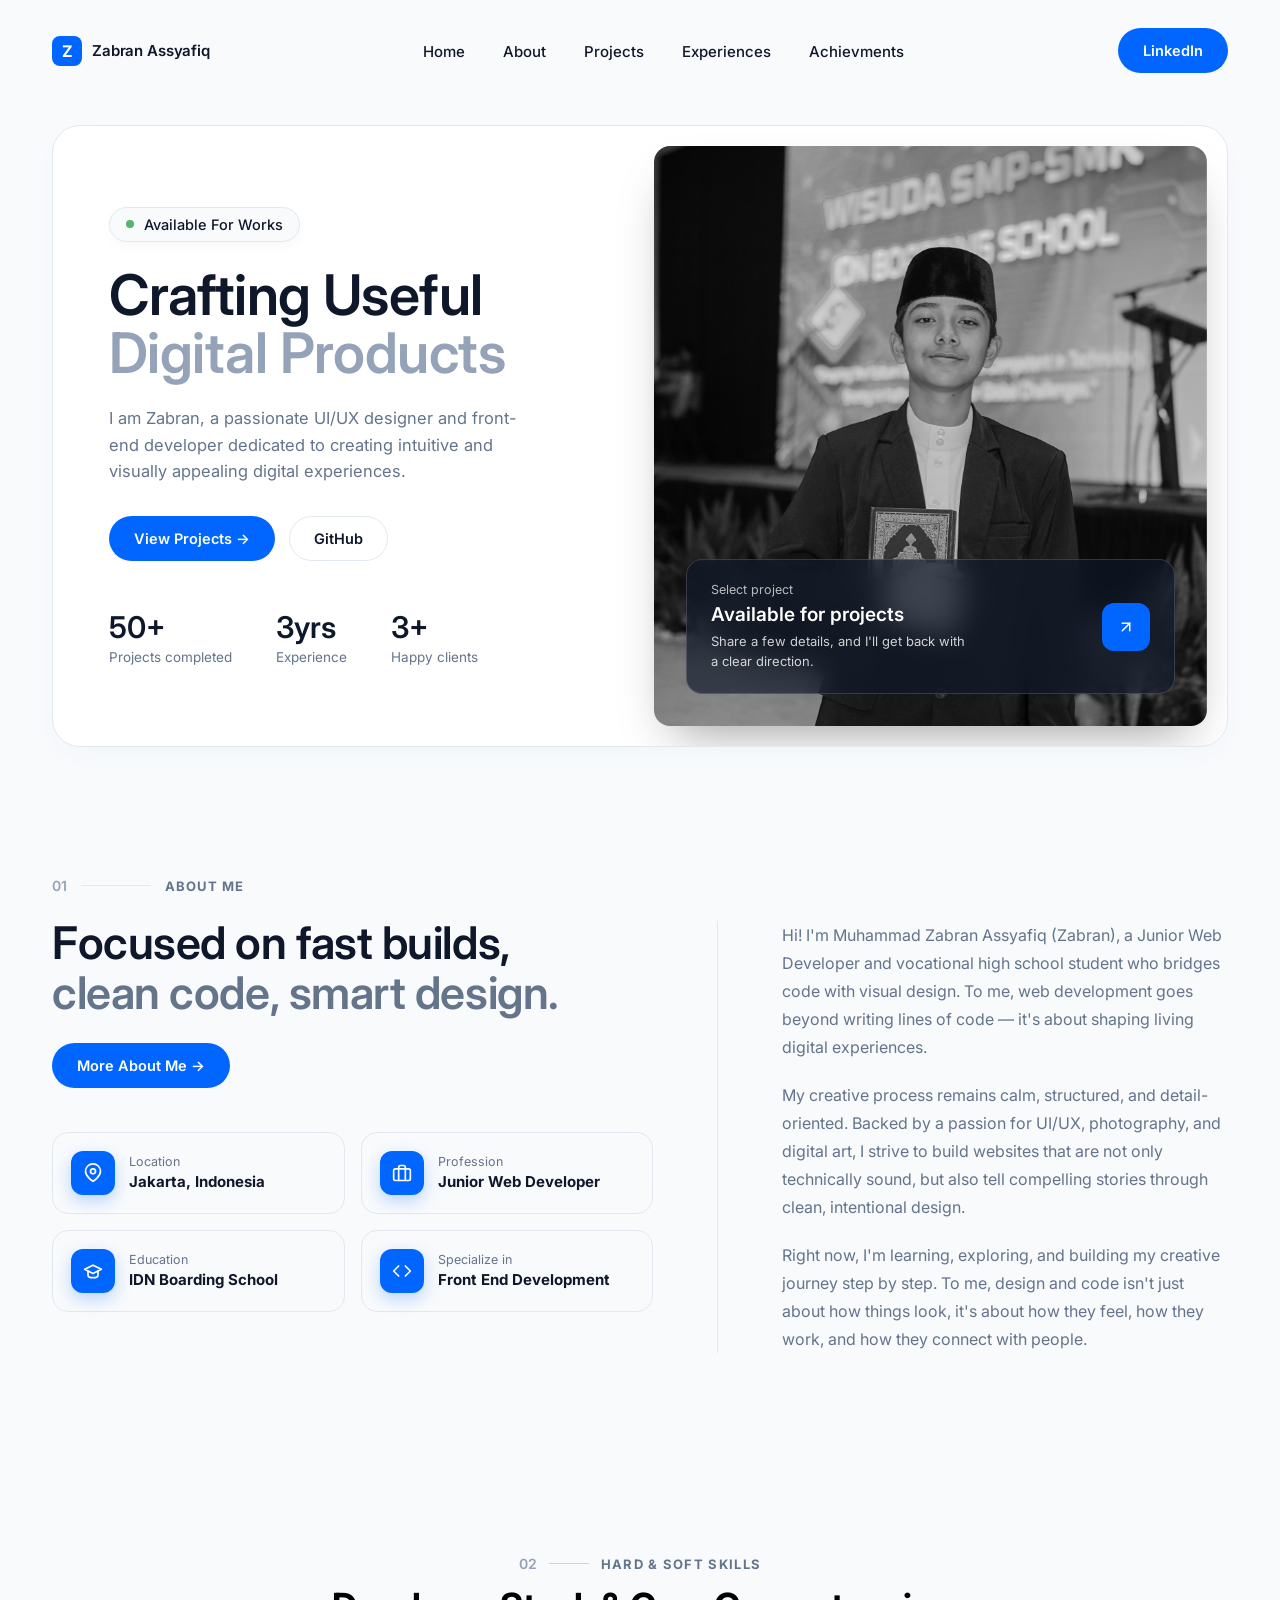
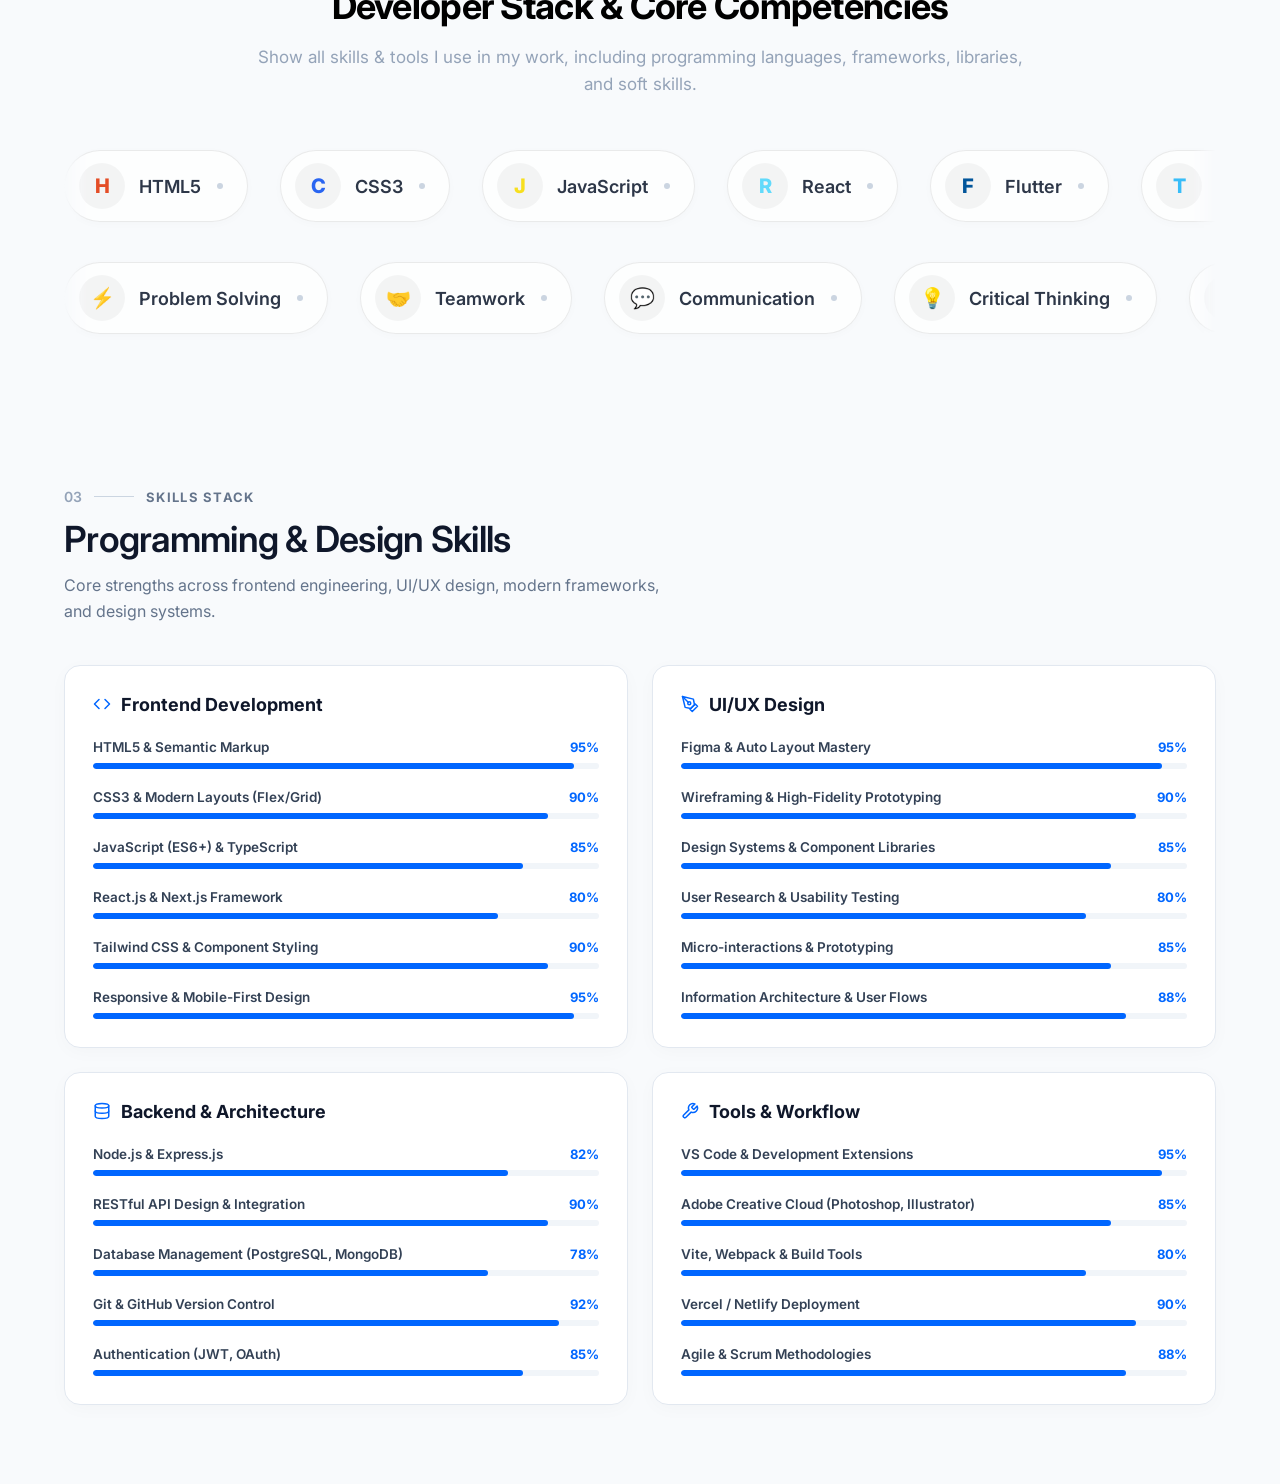
==== index.html @ 68bdaa6c "MENAMBAHKAN SECTION SKILLS STACK DI BAWAH MARQUEE" ====
<!DOCTYPE html>
<html lang="id">
<head>
<meta charset="UTF-8">
<meta name="viewport" content="width=device-width, initial-scale=1.0">
<title>Zabran Assyafiq — Web Developer</title>
<link rel="preconnect" href="https://fonts.googleapis.com">
<link rel="preconnect" href="https://fonts.gstatic.com" crossorigin>
<link href="https://fonts.googleapis.com/css2?family=Fraunces:opsz,wght@9..144,400;9..144,500;9..144,600;9..144,700&family=Inter:wght@400;500;600;700&display=swap" rel="stylesheet">
<link href="https://unpkg.com/aos@2.3.1/dist/aos.css" rel="stylesheet">
<link rel="stylesheet" href="css/style-1.css">
<link rel="icon" type="image/png" href="images/icon svg web.png">
<script src="javascript/main-1.js"></script>
</head>
<body>

  <!-- ================= NAVBAR ================= -->
  <header class="navbar">
    <div class="logo">
      <span class="logo-mark">Z</span>
      Zabran Assyafiq
    </div>

    <ul class="nav-links">
      <li><a href="index.html">Home</a></li>
      <li><a href="staytoon.html">About</a></li>
      <li><a href="staytoon.html">Projects</a></li>
      <li><a href="staytoon.html">Experiences</a></li>
      <li><a href="staytoon.html">Achievments</a></li>
    </ul>

    <a href="https://www.linkedin.com/in/muhammad-zabran-assyafiq-2292ab308/" target="_blank" rel="noopener noreferrer" class="btn btn-dark">LinkedIn</a>
  </header>

  <!-- ================= HERO ================= -->
  <section class="hero">
    <div class="hero-card">

        <div class="hero-content">
        
            <!-- ================= BADGE AVAILABLE FOR WORKS ================= -->
            <div class="availability-badge" data-aos="fade-up" data-aos-duration="1000" data-aos-easing="ease-out-cubic">
              <span class="status-dot"></span>
              Available For Works
            </div>
    
            <h1 class="hero-title"data-aos="fade-up" data-aos-duration="1000" data-aos-easing="ease-out-cubic">
              Crafting Useful<br>
              <span class="muted">Digital Products</span>
            </h1>

        <p class="hero-desc"data-aos="fade-up" data-aos-duration="1000" data-aos-easing="ease-out-cubic">
            I am Zabran, a passionate UI/UX designer and front-end developer dedicated to creating intuitive and visually appealing digital experiences.
        </p>

        <div class="hero-actions" data-aos="fade-up" data-aos-duration="1000" data-aos-easing="ease-out-cubic">
          <a href="#projects" class="btn btn-dark">View Projects →</a>
          <a href="https://github.com/muhammadzabranidn-hue" target="_blank" rel="noopener noreferrer" class="btn btn-light">GitHub</a>
        </div>

        <div class="hero-stats" data-aos="fade-up" data-aos-duration="1000" data-aos-easing="ease-out-cubic">
          <div>
            <div class="stat-number">50+</div>
            <div class="stat-label">Projects completed</div>
          </div>
          <div>
            <div class="stat-number">3yrs</div>
            <div class="stat-label">Experience</div>
          </div>
          <div>
            <div class="stat-number">3+</div>
            <div class="stat-label">Happy clients</div>
          </div>
        </div>
      </div>

      <!-- GANTI SRC DI BAWAH DENGAN FOTO ASLI KAMU -->
      <div class="hero-image-outer" >
        <div class="hero-image-wrap" data-aos="fade-up" data-aos-duration="1000" data-aos-easing="ease-out-cubic" id="heroImageWrap">
          <img id="heroImage" src="images/my-profile.jpg" alt="Foto profil">

          <div class="hero-overlay-card" data-aos="fade-up" data-aos-duration="1000" data-aos-easing="ease-out-cubic">
            <div>
              <div class="overlay-eyebrow">Select project</div> 
              <div class="overlay-title">Available for projects</div>
              <div class="overlay-desc">Share a few details, and I'll get back with a clear direction.</div>
            </div>
            <div class="overlay-arrow">
              <svg width="18" height="18" viewBox="0 0 24 24" fill="none" stroke="currentColor" stroke-width="2" stroke-linecap="round" stroke-linejoin="round"><line x1="7" y1="17" x2="17" y2="7"></line><polyline points="7 7 17 7 17 17"></polyline></svg>
            </div>
          </div>
        </div>
      </div>

    </div>
  </section>

  <section class="logos-section">
  
  <!-- ================= ABOUT (LIGHT BENTO CONTAINER) ================= -->
<section class="about" id="about">
  <div class="about-inner">

    <div class="about-content">

      <div class="about-columns">

        <!-- ===== Kolom Kiri: Judul, Tombol, Info Grid ===== -->
        <div class="about-col-left">

          <!-- Eyebrow "01 ─── ABOUT ME" -->
          <div class="about-eyebrow" data-aos="fade-up" data-aos-duration="700" data-aos-easing="ease-out-cubic">
            <span class="about-eyebrow-number">01</span>
            <span class="about-eyebrow-line"></span>
            <span class="about-eyebrow-label">About Me</span>
          </div>

          <!-- Judul -->
          <h2 class="about-title" data-aos="fade-up" data-aos-duration="800" data-aos-delay="80" data-aos-easing="ease-out-cubic">
            Focused on fast builds,<br>
            <span class="accent">clean code, smart design.</span>
          </h2>

          <!-- Tombol -->
          <a href="about.html" class="btn btn-dark about-cta" data-aos="fade-up" data-aos-duration="800" data-aos-delay="160" data-aos-easing="ease-out-cubic">More About Me →</a>

          <!-- Bento Grid (4 Info Card) -->
          <div class="about-grid">

            <div class="about-item" data-aos="fade-up" data-aos-duration="800" data-aos-delay="220" data-aos-easing="ease-out-cubic">
              <div class="about-item-icon">
                <svg width="20" height="20" viewBox="0 0 24 24" fill="none" stroke="currentColor" stroke-width="2" stroke-linecap="round" stroke-linejoin="round">
                  <path d="M21 10c0 6.5-9 12-9 12s-9-5.5-9-12a9 9 0 0 1 18 0z"></path>
                  <circle cx="12" cy="10" r="3"></circle>
                </svg>
              </div>
              <div class="about-item-text">
                <span class="about-item-label">Location</span>
                <strong class="about-item-value">Jakarta, Indonesia</strong>
              </div>
            </div>

            <div class="about-item" data-aos="fade-up" data-aos-duration="800" data-aos-delay="280" data-aos-easing="ease-out-cubic">
              <div class="about-item-icon">
                <svg width="20" height="20" viewBox="0 0 24 24" fill="none" stroke="currentColor" stroke-width="2" stroke-linecap="round" stroke-linejoin="round">
                  <rect x="2" y="7" width="20" height="14" rx="2"></rect>
                  <path d="M16 21V5a2 2 0 0 0-2-2h-4a2 2 0 0 0-2 2v16"></path>
                </svg>
              </div>
              <div class="about-item-text">
                <span class="about-item-label">Profession</span>
                <strong class="about-item-value">Junior Web Developer</strong>
              </div>
            </div>

            <div class="about-item" data-aos="fade-up" data-aos-duration="800" data-aos-delay="340" data-aos-easing="ease-out-cubic">
              <div class="about-item-icon">
                <svg width="20" height="20" viewBox="0 0 24 24" fill="none" stroke="currentColor" stroke-width="2" stroke-linecap="round" stroke-linejoin="round">
                  <path d="M22 10 12 5 2 10l10 5 10-5z"></path>
                  <path d="M6 12v5c0 1.7 2.7 3 6 3s6-1.3 6-3v-5"></path>
                </svg>
              </div>
              <div class="about-item-text">
                <span class="about-item-label">Education</span>
                <strong class="about-item-value">IDN Boarding School</strong>
              </div>
            </div>

            <div class="about-item" data-aos="fade-up" data-aos-duration="800" data-aos-delay="400" data-aos-easing="ease-out-cubic">
              <div class="about-item-icon">
                <svg width="20" height="20" viewBox="0 0 24 24" fill="none" stroke="currentColor" stroke-width="2" stroke-linecap="round" stroke-linejoin="round">
                  <polyline points="16 18 22 12 16 6"></polyline>
                  <polyline points="8 6 2 12 8 18"></polyline>
                </svg>
              </div>
              <div class="about-item-text">
                <span class="about-item-label">Specialize in</span>
                <strong class="about-item-value">Front End Development</strong>
              </div>
            </div>

          </div>

        </div>

        <!-- Garis pemisah vertikal -->
        <div class="about-divider" data-aos="fade" data-aos-duration="900" data-aos-delay="120"></div>

        <!-- ===== Kolom Kanan: Paragraf ===== -->
        <div class="about-col-right">
          <div class="about-text" data-aos="fade-up" data-aos-duration="800" data-aos-delay="120" data-aos-easing="ease-out-cubic">
            <p>Hi! I'm Muhammad Zabran Assyafiq (Zabran), a Junior Web Developer and vocational high school student who bridges code with visual design. To me, web development goes beyond writing lines of code — it's about shaping living digital experiences.</p>
            <p>My creative process remains calm, structured, and detail-oriented. Backed by a passion for UI/UX, photography, and digital art, I strive to build websites that are not only technically sound, but also tell compelling stories through clean, intentional design.</p>
            <p>Right now, I'm learning, exploring, and building my creative journey step by step. To me, design and code isn't just about how things look, it's about how they feel, how they work, and how they connect with people.</p>
          </div>
        </div>

      </div>

    </div>

  </div>
</section>
  <!-- ================= MARQUEE TITLE ================= -->
  <div class="section-header">
    <div class="badge-about">
      <span class="number">02</span>
      <span class="line"></span>
      <span class="label">HARD & SOFT SKILLS</span>
    </div>
  
    <h2>Developer Stack & Core Competencies</h2>
  
    <p>
      Show all skills & tools I use in my work, including programming languages, frameworks, libraries, and soft skills.
    </p>
  </div>
  <!-- ================= MARQUEE 1 (HARD SKILLS - GESER KIRI) ================= -->
  <div class="logo-marquee">
    <div class="logo-track" id="logoTrack">
      <div class="logo-item" style="--logo-color:#E44D26">
        <span class="logo-icon">H</span>
        <span class="logo-label">HTML5</span>
        <span class="logo-dot"></span>
      </div>
      <div class="logo-item" style="--logo-color:#2965F1">
        <span class="logo-icon">C</span>
        <span class="logo-label">CSS3</span>
        <span class="logo-dot"></span>
      </div>
      <div class="logo-item" style="--logo-color:#F7DF1E">
        <span class="logo-icon">J</span>
        <span class="logo-label">JavaScript</span>
        <span class="logo-dot"></span>
      </div>
      <div class="logo-item" style="--logo-color:#61DAFB">
        <span class="logo-icon">R</span>
        <span class="logo-label">React</span>
        <span class="logo-dot"></span>
      </div>
      <div class="logo-item" style="--logo-color:#02569B">
        <span class="logo-icon">F</span>
        <span class="logo-label">Flutter</span>
        <span class="logo-dot"></span>
      </div>
      <div class="logo-item" style="--logo-color:#38BDF8">
        <span class="logo-icon">T</span>
        <span class="logo-label">Tailwind</span>
        <span class="logo-dot"></span>
      </div>
    </div>
    <div class="logo-track" id="logoTrackClone" aria-hidden="true"></div>
  </div>

  <!-- ================= MARQUEE 2 (SOFT SKILLS - GESER KANAN) ================= -->
  <div class="logo-marquee marquee-reverse">
    <div class="logo-track track-reverse" id="softTrack">
      <div class="logo-item" style="--logo-color:#10B981">
        <span class="logo-icon">⚡</span>
        <span class="logo-label">Problem Solving</span>
        <span class="logo-dot"></span>
      </div>
      <div class="logo-item" style="--logo-color:#F59E0B">
        <span class="logo-icon">🤝</span>
        <span class="logo-label">Teamwork</span>
        <span class="logo-dot"></span>
      </div>
      <div class="logo-item" style="--logo-color:#8B5CF6">
        <span class="logo-icon">💬</span>
        <span class="logo-label">Communication</span>
        <span class="logo-dot"></span>
      </div>
      <div class="logo-item" style="--logo-color:#EC4899">
        <span class="logo-icon">💡</span>
        <span class="logo-label">Critical Thinking</span>
        <span class="logo-dot"></span>
      </div>
      <div class="logo-item" style="--logo-color:#3B82F6">
        <span class="logo-icon">⏱️</span>
        <span class="logo-label">Time Management</span>
        <span class="logo-dot"></span>
      </div>
      <div class="logo-item" style="--logo-color:#6366F1">
        <span class="logo-icon">🌱</span>
        <span class="logo-label">Adaptability</span>
        <span class="logo-dot"></span>
      </div>
    </div>
    <div class="logo-track track-reverse" id="softTrackClone" aria-hidden="true"></div>
  </div>
</section>

<!-- ================= CERTIFICATIONS ================= -->
<section class="skills-section">
  <!-- Section Header -->
  <div class="skills-header">
    <div class="badge-about">
      <span class="number">03</span>
      <span class="line"></span>
      <span class="label">SKILLS STACK</span>
    </div>
    <h2>Programming & Design Skills</h2>
    <p>
      Core strengths across frontend engineering, UI/UX design, modern frameworks, and design systems.
    </p>
  </div>

  <!-- Cards Grid -->
  <div class="skills-grid">
    
    <!-- Card 1: Frontend Development -->
    <div class="skills-card">
      <div class="card-header">
        <svg xmlns="http://www.w3.org/2000/svg" width="18" height="18" viewBox="0 0 24 24" fill="none" stroke="currentColor" stroke-width="2" stroke-linecap="round" stroke-linejoin="round">
          <polyline points="16 18 22 12 16 6"></polyline>
          <polyline points="8 6 2 12 8 18"></polyline>
        </svg>
        <h3>Frontend Development</h3>
      </div>
      <div class="skills-list">
        <div class="skill-item">
          <div class="skill-info">
            <span>HTML5 & Semantic Markup</span>
            <span class="percentage">95%</span>
          </div>
          <div class="progress-bar"><div class="progress" style="width: 95%;"></div></div>
        </div>
        <div class="skill-item">
          <div class="skill-info">
            <span>CSS3 & Modern Layouts (Flex/Grid)</span>
            <span class="percentage">90%</span>
          </div>
          <div class="progress-bar"><div class="progress" style="width: 90%;"></div></div>
        </div>
        <div class="skill-item">
          <div class="skill-info">
            <span>JavaScript (ES6+) & TypeScript</span>
            <span class="percentage">85%</span>
          </div>
          <div class="progress-bar"><div class="progress" style="width: 85%;"></div></div>
        </div>
        <div class="skill-item">
          <div class="skill-info">
            <span>React.js & Next.js Framework</span>
            <span class="percentage">80%</span>
          </div>
          <div class="progress-bar"><div class="progress" style="width: 80%;"></div></div>
        </div>
        <div class="skill-item">
          <div class="skill-info">
            <span>Tailwind CSS & Component Styling</span>
            <span class="percentage">90%</span>
          </div>
          <div class="progress-bar"><div class="progress" style="width: 90%;"></div></div>
        </div>
        <div class="skill-item">
          <div class="skill-info">
            <span>Responsive & Mobile-First Design</span>
            <span class="percentage">95%</span>
          </div>
          <div class="progress-bar"><div class="progress" style="width: 95%;"></div></div>
        </div>
      </div>
    </div>

    <!-- Card 2: UI/UX Design -->
    <div class="skills-card">
      <div class="card-header">
        <svg xmlns="http://www.w3.org/2000/svg" width="18" height="18" viewBox="0 0 24 24" fill="none" stroke="currentColor" stroke-width="2" stroke-linecap="round" stroke-linejoin="round">
          <path d="M12 19l7-7 3 3-7 7-3-3z"></path>
          <path d="M18 13l-1.5-7.5L2 2l3.5 14.5L13 18l5-5z"></path>
          <path d="M2 2l7.586 7.586"></path>
          <circle cx="11" cy="11" r="2"></circle>
        </svg>
        <h3>UI/UX Design</h3>
      </div>
      <div class="skills-list">
        <div class="skill-item">
          <div class="skill-info">
            <span>Figma & Auto Layout Mastery</span>
            <span class="percentage">95%</span>
          </div>
          <div class="progress-bar"><div class="progress" style="width: 95%;"></div></div>
        </div>
        <div class="skill-item">
          <div class="skill-info">
            <span>Wireframing & High-Fidelity Prototyping</span>
            <span class="percentage">90%</span>
          </div>
          <div class="progress-bar"><div class="progress" style="width: 90%;"></div></div>
        </div>
        <div class="skill-item">
          <div class="skill-info">
            <span>Design Systems & Component Libraries</span>
            <span class="percentage">85%</span>
          </div>
          <div class="progress-bar"><div class="progress" style="width: 85%;"></div></div>
        </div>
        <div class="skill-item">
          <div class="skill-info">
            <span>User Research & Usability Testing</span>
            <span class="percentage">80%</span>
          </div>
          <div class="progress-bar"><div class="progress" style="width: 80%;"></div></div>
        </div>
        <div class="skill-item">
          <div class="skill-info">
            <span>Micro-interactions & Prototyping</span>
            <span class="percentage">85%</span>
          </div>
          <div class="progress-bar"><div class="progress" style="width: 85%;"></div></div>
        </div>
        <div class="skill-item">
          <div class="skill-info">
            <span>Information Architecture & User Flows</span>
            <span class="percentage">88%</span>
          </div>
          <div class="progress-bar"><div class="progress" style="width: 88%;"></div></div>
        </div>
      </div>
    </div>

    <!-- Card 3: Backend & Architecture -->
    <div class="skills-card">
      <div class="card-header">
        <svg xmlns="http://www.w3.org/2000/svg" width="18" height="18" viewBox="0 0 24 24" fill="none" stroke="currentColor" stroke-width="2" stroke-linecap="round" stroke-linejoin="round">
          <ellipse cx="12" cy="5" rx="9" ry="3"></ellipse>
          <path d="M21 12c0 1.66-4 3-9 3s-9-1.34-9-3"></path>
          <path d="M3 5v14c0 1.66 4 3 9 3s9-1.34 9-3V5"></path>
        </svg>
        <h3>Backend & Architecture</h3>
      </div>
      <div class="skills-list">
        <div class="skill-item">
          <div class="skill-info">
            <span>Node.js & Express.js</span>
            <span class="percentage">82%</span>
          </div>
          <div class="progress-bar"><div class="progress" style="width: 82%;"></div></div>
        </div>
        <div class="skill-item">
          <div class="skill-info">
            <span>RESTful API Design & Integration</span>
            <span class="percentage">90%</span>
          </div>
          <div class="progress-bar"><div class="progress" style="width: 90%;"></div></div>
        </div>
        <div class="skill-item">
          <div class="skill-info">
            <span>Database Management (PostgreSQL, MongoDB)</span>
            <span class="percentage">78%</span>
          </div>
          <div class="progress-bar"><div class="progress" style="width: 78%;"></div></div>
        </div>
        <div class="skill-item">
          <div class="skill-info">
            <span>Git & GitHub Version Control</span>
            <span class="percentage">92%</span>
          </div>
          <div class="progress-bar"><div class="progress" style="width: 92%;"></div></div>
        </div>
        <div class="skill-item">
          <div class="skill-info">
            <span>Authentication (JWT, OAuth)</span>
            <span class="percentage">85%</span>
          </div>
          <div class="progress-bar"><div class="progress" style="width: 85%;"></div></div>
        </div>
      </div>
    </div>

    <!-- Card 4: Tools & Workflow -->
    <div class="skills-card">
      <div class="card-header">
        <svg xmlns="http://www.w3.org/2000/svg" width="18" height="18" viewBox="0 0 24 24" fill="none" stroke="currentColor" stroke-width="2" stroke-linecap="round" stroke-linejoin="round">
          <path d="M14.7 6.3a1 1 0 0 0 0 1.4l1.6 1.6a1 1 0 0 0 1.4 0l3.77-3.77a6 6 0 0 1-7.94 7.94l-6.91 6.91a2.12 2.12 0 0 1-3-3l6.91-6.91a6 6 0 0 1 7.94-7.94l-3.76 3.76z"></path>
        </svg>
        <h3>Tools & Workflow</h3>
      </div>
      <div class="skills-list">
        <div class="skill-item">
          <div class="skill-info">
            <span>VS Code & Development Extensions</span>
            <span class="percentage">95%</span>
          </div>
          <div class="progress-bar"><div class="progress" style="width: 95%;"></div></div>
        </div>
        <div class="skill-item">
          <div class="skill-info">
            <span>Adobe Creative Cloud (Photoshop, Illustrator)</span>
            <span class="percentage">85%</span>
          </div>
          <div class="progress-bar"><div class="progress" style="width: 85%;"></div></div>
        </div>
        <div class="skill-item">
          <div class="skill-info">
            <span>Vite, Webpack & Build Tools</span>
            <span class="percentage">80%</span>
          </div>
          <div class="progress-bar"><div class="progress" style="width: 80%;"></div></div>
        </div>
        <div class="skill-item">
          <div class="skill-info">
            <span>Vercel / Netlify Deployment</span>
            <span class="percentage">90%</span>
          </div>
          <div class="progress-bar"><div class="progress" style="width: 90%;"></div></div>
        </div>
        <div class="skill-item">
          <div class="skill-info">
            <span>Agile & Scrum Methodologies</span>
            <span class="percentage">88%</span>
          </div>
          <div class="progress-bar"><div class="progress" style="width: 88%;"></div></div>
        </div>
      </div>
    </div>

  </div>
</section>

  <script src="https://unpkg.com/aos@2.3.1/dist/aos.js"></script>
  <script>
      AOS.init({
        duration: 800,
        easing: 'ease-out-cubic',
        once: true,
        offset: 60
      });
  </script>
</body>
</html>
---- css/style-1.css ----
/* ======================================================
     EDIT DI SINI: semua warna, font, dan jarak diatur lewat
     variabel di bawah ini. Ubah nilainya untuk mengubah
     tampilan di seluruh halaman.
  ====================================================== */
  :root{
    --color-bg:            #f8fafc;   /* background utama light */
    --color-hero-bg:       #ffffff;   /* container light */
    --color-accent:        #0066ff;   /* ACCENT COLOR BIRU */
    --color-text-primary:  #0f172a;   /* teks utama gelap */
    --color-text-muted:    #64748b;   /* teks abu-abu / deskripsi */
    --color-text-faint:    #94a3b8;   /* teks abu-abu terang */
    --color-border:        #e2e8f0;
    --color-btn-dark-bg:   #0066ff;   /* tombol utama warna accent biru */
    --color-btn-dark-text: #ffffff;
    --color-btn-light-bg:  #ffffff;
    --color-btn-light-text:#0f172a;
    --color-overlay-bg:    rgba(15, 23, 42, 0.65);
    --color-overlay-text:  #ffffff;

    --font-display: "Inter", -apple-system, Segoe UI, sans-serif;
    --font-body:    "Inter", -apple-system, Segoe UI, sans-serif;

    --radius-lg: 28px;
    --radius-md: 16px;
    --radius-full: 999px;

    --container-max: 1240px;
    --section-padding: 32px;
  }

  *{ box-sizing:border-box; margin:0; padding:0; }

  html{ scroll-behavior:smooth; }

  body{
    font-family: var(--font-body);
    color: var(--color-text-primary);
    background: var(--color-bg);
    -webkit-font-smoothing: antialiased;
  }

  img{ max-width:100%; display:block; }

  .wrapper{
    max-width: var(--container-max);
    margin: 0 auto;
    padding: 0 var(--section-padding);
  }

  /* ---------------- NAVBAR ---------------- */
  .navbar{
    display:flex;
    align-items:center;
    justify-content:space-between;
    padding: 28px var(--section-padding);
    max-width: var(--container-max);
    margin: 0 auto;

    /* Navbar dibuat fixed supaya selalu menempel di atas layar saat discroll */
    position: fixed;
    top: 0;
    left: 0;
    right: 0;
    z-index: 1000;
    background: transparent; /* transparan di posisi paling atas, sama seperti desain awal */

    /* PENTING soal smoothness: semua properti yang dianimasikan di sini
       harus bernilai angka (px/%), bukan keyword seperti "auto" atau
       "max-content" — keyword tidak bisa di-interpolate CSS sehingga
       transisinya "loncat" bukannya meluncur halus. Karena itu left &
       right dipakai (bukan width/transform), nilainya dihitung otomatis
       lewat JS (lihat main-1.js) supaya pill-nya pas dengan lebar konten. */
    transition: top .5s cubic-bezier(.22,1,.36,1),
                left .5s cubic-bezier(.22,1,.36,1),
                right .5s cubic-bezier(.22,1,.36,1),
                gap .5s cubic-bezier(.22,1,.36,1),
                padding .5s cubic-bezier(.22,1,.36,1),
                background-color .5s cubic-bezier(.22,1,.36,1),
                border-radius .5s cubic-bezier(.22,1,.36,1),
                box-shadow .5s cubic-bezier(.22,1,.36,1),
                backdrop-filter .5s cubic-bezier(.22,1,.36,1),
                -webkit-backdrop-filter .5s cubic-bezier(.22,1,.36,1);
  }

  /* Beri jarak di bawah body sebesar tinggi navbar supaya konten tidak
     tertutup navbar yang sekarang fixed. Nilainya diisi otomatis lewat JS
     (lihat main-1.js) supaya selalu presisi mengikuti tinggi asli navbar. */
  body{
    padding-top: var(--navbar-offset, 96px);
  }

  /* ---------------- NAVBAR: STATE SAAT DISCROLL ----------------
     BACKGROUND (warna, blur, radius, shadow) + jarak antar elemen
     dibuat lebih rapat & pill-nya lebih kecil (fit content, bukan
     dari ujung ke ujung) supaya persis seperti referensi. Isi/teks
     navbar tidak diubah, cuma jarak & lebar wadahnya. */
  .navbar.is-scrolled{
    top: 14px;
    left: var(--navbar-inset, 14px);
    right: var(--navbar-inset, 14px);
    justify-content: center;
    gap: 36px;
    padding: 10px 20px;
    background: rgba(15, 23, 42, 0.75);
    -webkit-backdrop-filter: blur(18px) saturate(160%);
    backdrop-filter: blur(18px) saturate(160%);
    border-radius: var(--radius-full);
    box-shadow: 0 16px 40px -12px rgba(0, 0, 0, 0.35);
  }

  .navbar.is-scrolled .nav-links{
    gap: 24px;
  }

  /* Teks & elemen navbar menyesuaikan supaya tetap kontras di atas
     background gelap saat discroll (warna saja, bukan konten/desain). */
  .navbar.is-scrolled .logo{
    color: #ffffff;
  }

  .navbar.is-scrolled .nav-links a{
    color: rgba(255, 255, 255, 0.82);
  }

  .navbar.is-scrolled .nav-links a::after{
    background: #ffffff;
  }

  /* Tombol LinkedIn tetap ukuran normal (sama seperti state awal),
     cuma warnanya yang disesuaikan supaya kontras di atas background gelap. */
  .navbar.is-scrolled .btn-dark{
    background: #ffffff;
    color: #0f172a;
  }

  .logo{
    display:flex;
    align-items:center;
    gap:10px;
    font-family: var(--font-display);
    font-weight:600;
    font-size:15px;
    letter-spacing: -0.01em;
  }

  .logo-mark{
    width:30px;
    height:30px;
    border-radius: 8px;
    background: var(--color-accent); /* Logo mark menggunakan aksen biru */
    color:#fff;
    display:flex;
    align-items:center;
    justify-content:center;
    font-family: var(--font-display);
    font-weight:700;
    font-size:16px;
  }

  .nav-links{
    display:flex;
    gap:38px;
    list-style:none;
  }

  .nav-links a{
    color: var(--color-text-primary);
    text-decoration:none;
    font-size:15px;
    font-weight:500;
    position:relative;
    padding-bottom:4px;
  }

  .nav-links a::after{
    content:"";
    position:absolute;
    left:0; bottom:0;
    width:0%;
    height:1.5px;
    background: var(--color-accent); /* Line hover menjadi biru */
    transition: width .3s cubic-bezier(.4,0,.2,1);
  }

  .nav-links a:hover::after{ width:100%; }

  .btn{
    display:inline-flex;
    align-items:center;
    justify-content:center;
    gap:8px;
    padding: 13px 24px;
    border-radius: var(--radius-full);
    font-size:14.5px;
    font-weight:600;
    text-decoration:none;
    border:1px solid transparent;
    cursor:pointer;
    transition: transform .35s cubic-bezier(.22,1,.36,1),
                box-shadow .35s cubic-bezier(.22,1,.36,1),
                background-color .35s ease,
                color .35s ease,
                border-color .35s ease;
  }

  .btn-dark{
    background: var(--color-btn-dark-bg);
    color: var(--color-btn-dark-text);
  }
  .btn-dark:hover{
    transform: translateY(-2px);
    box-shadow: 0 10px 24px -8px rgba(0, 102, 255, 0.45);
  }
  .btn-dark:active{ transform: translateY(0); }

  .btn-light{
    background: var(--color-btn-light-bg);
    color: var(--color-btn-light-text);
    border-color: var(--color-border);
  }
  .btn-light:hover{
    transform: translateY(-2px);
    border-color: var(--color-accent);
    color: var(--color-accent);
    box-shadow: 0 8px 20px -10px rgba(0, 102, 255, 0.15);
  }
  .btn-light:active{ transform: translateY(0); }

  /* ---------------- HERO ---------------- */
  .hero{
    max-width: var(--container-max);
    margin: 10px auto 0;
    padding: 0 var(--section-padding);
  }

  .hero-card{
    background: var(--color-hero-bg);
    border: 1px solid var(--color-border);
    border-radius: var(--radius-lg);
    display:grid;
    grid-template-columns: 1.05fr 1fr;
    align-items:stretch;
    overflow:hidden;
    position:relative;
    min-height: 620px;
    box-shadow: 0 10px 30px -10px rgba(0, 102, 255, 0.05);
  }

  /* ---------------- AVAILABILITY BADGE ---------------- */
  .availability-badge {
    display: inline-flex;
    align-items: center;
    gap: 10px;
    background-color: var(--color-bg);
    color: var(--color-text-primary);
    border: 1px solid var(--color-border);
    padding: 8px 16px;
    border-radius: var(--radius-full);
    font-size: 14.5px;
    font-weight: 500;
    width: max-content;
    margin-bottom: 24px;
    box-shadow: 0 4px 12px rgba(0, 0, 0, 0.03);
  }

  .status-dot {
    width: 8px;
    height: 8px;
    background-color: #55b56a; /* Kembali ke hijau ketersediaan */
    border-radius: 50%;
    animation: status-pulse 2s infinite;
  }

  @keyframes status-pulse {
    0% {
      box-shadow: 0 0 0 0 rgba(85, 157, 100, 0.6);
    }
    70% {
      box-shadow: 0 0 0 6px rgba(85, 157, 100, 0);
    }
    100% {
      box-shadow: 0 0 0 0 rgba(85, 157, 100, 0);
    }
  }

  .hero-content{
    padding: 64px 24px 64px 56px;
    display:flex;
    flex-direction:column;
    justify-content:center;
    z-index:2;
  }

  .hero-title{
    font-family: var(--font-display);
    font-weight:600;
    font-size: clamp(38px, 4.6vw, 56px);
    line-height:1.05;
    letter-spacing:-0.01em;
  }

  .hero-title .muted{ color: var(--color-text-faint); }

  .hero-desc{
    margin-top:22px;
    max-width: 420px;
    color: var(--color-text-muted);
    font-size:16.5px;
    line-height:1.6;
  }

  .hero-actions{
    display:flex;
    gap:14px;
    margin-top:32px;
  }

  .hero-stats{
    display:flex;
    gap:44px;
    margin-top:48px;
  }

  .stat-number{
    font-family: var(--font-display);
    font-weight:600;
    font-size:30px;
    color: var(--color-text-primary);
  }

  .stat-label{
    margin-top:4px;
    font-size:13.5px;
    color: var(--color-text-muted);
  }

/* ---------------- HERO IMAGE ---------------- */
.hero-image-outer{
  padding: 20px 20px 20px 0;
  height:100%;
  min-height:620px;
}

.hero-image-wrap{
  position:relative;
  overflow:hidden;
  height:100%;
  width:100%;
  border-radius: var(--radius-md);
  box-shadow: 0 24px 48px -20px rgba(0, 0, 0, 0.4); /* Disesuaikan agar bayangan pas untuk dark mode */
  cursor: pointer;
}

.hero-image-wrap img{
  width:100%;
  height:100%;
  object-fit:cover;
  object-position: 50% 20%;
  transform: scale(1);
  
  /* 1. Set filter default ke Hitam-Putih */
  filter: grayscale(100%);
  
  /* 2. Tambahkan 'filter' ke properti transition agar transisi warna berjalan mulus */
  transition: transform .5s cubic-bezier(.22,1,.36,1),
              filter .5s cubic-bezier(.22,1,.36,1);
  will-change: transform, filter;
}

/* 3. Efek saat container di-hover: gambar kembali berwarna asli */
.hero-image-wrap:hover img{
  filter: grayscale(0%);
  transform: scale(1.03); /* Opsional: sedikit zoom-in saat di-hover */
}

  /* Kartu overlay "Available for projects" */
  .hero-overlay-card{
    position:absolute;
    left:32px;
    right:32px;
    bottom:32px;
    z-index:3;
    background: var(--color-overlay-bg);
    backdrop-filter: blur(14px) saturate(160%);
    -webkit-backdrop-filter: blur(14px) saturate(160%);
    border-radius: var(--radius-md);
    padding: 22px 24px;
    display:flex;
    align-items:center;
    justify-content:space-between;
    gap:16px;
    color: var(--color-overlay-text);
    border: 1px solid rgba(255,255,255,0.15);
    transition: transform .35s ease, background .35s ease;
  }

  .hero-overlay-card:hover{
    transform: translateY(-3px);
  }

  .overlay-eyebrow{
    font-size:12.5px;
    color: rgba(255,255,255,0.7);
    margin-bottom:6px;
  }

  .overlay-title{
    font-family: var(--font-display);
    font-weight:600;
    font-size:19px;
  }

  .overlay-desc{
    margin-top:6px;
    font-size:13px;
    line-height:1.5;
    color: rgba(255,255,255,0.8);
    max-width: 260px;
  }

  .overlay-arrow{
    flex-shrink:0;
    width:48px;
    height:48px;
    border-radius: 12px;
    background: var(--color-accent);
    color: #ffffff;
    display:flex;
    align-items:center;
    justify-content:center;
    transition: transform .35s cubic-bezier(.22,1,.36,1), background .35s ease;
  }

  .hero-overlay-card:hover .overlay-arrow{
    transform: rotate(45deg);
    background: #ffffff;
    color: var(--color-accent);
  }

   /* ---------------- LOGO MARQUEE (MODERN CARD VERSION) ---------------- */
   .section-header {
    text-align: center;
    max-width: 800px;
    margin: 0 auto 2.5rem auto;
    padding: 0 1rem;
    font-family: var(--font-display);
    color: #ffffff;
    margin-top: 100px;
    font-weight: 600;
  }
  
  /* Badge (Icon + Text) */
  .section-header .badge {
    display: inline-flex;
    align-items: center;
    gap: 0.5rem;
    color: #3b82f6; /* Warna biru icon & teks badge */
    font-size: 0.8125rem; /* 13px */
    font-weight: 600;
    letter-spacing: 0.08em;
    text-transform: uppercase;
    margin-bottom: 1rem;
  }
  
  .section-header .badge svg {
    width: 16px;
    height: 16px;
  }
  
  /* Judul Utama */
  .section-header h2 {
    font-size: 2.25rem; /* 36px */
    font-weight: 700;
    letter-spacing: -0.02em;
    margin: 0 0 1rem 0;
    color: #000000;
  }
  
  /* Deskripsi */
  .section-header p {
    color: #94a3b8; /* Warna abu-abu terang */
    font-size: 1.0625rem; /* ~17px */
    line-height: 1.6;
    margin: 0;
    font-weight: 400;
    font-family: var(--font-display);
  }


  .logos-section {
    padding: 60px 0;
    width: 100%;
    max-width: 100%;
    margin: 0 auto;
  }
  
  .logo-marquee {
    width: 90%;
    max-width: 100%;
    margin: 0 auto;
    overflow: hidden;
    padding: 12px 0;
    -webkit-mask-image: linear-gradient(to right, transparent, #000 2%, #000 98%, transparent);
            mask-image: linear-gradient(to right, transparent, #000 2%, #000 98%, transparent);
  }

.logo-track {
  display: flex;
  align-items: center;
  gap: 32px; /* <== UBAH DI SINI: jarak antar kartu logo */
  width: max-content;
  animation: scroll-left 35s linear infinite; /* <== UBAH "35s" DI SINI: makin kecil = makin cepat gesernya */
  will-change: transform;
}

.logo-marquee:hover .logo-track {
  animation-play-state: paused;
}

/* Base Card Styling */
.logo-item {
  position: relative;
  display: flex;
  align-items: center;
  gap: 14px;
  padding: 12px 24px 12px 14px; /* <== UBAH DI SINI: besar/kecil kartu (padding dalam) */
  background: rgba(255, 255, 255, 0.7);
  border: 1px solid rgba(0, 0, 0, 0.08);
  border-radius: 99px;
  cursor: pointer;
  white-space: nowrap;
  backdrop-filter: blur(8px);
  -webkit-backdrop-filter: blur(8px);
  box-shadow: 0 2px 10px rgba(0, 0, 0, 0.02);
  transition: all 0.35s cubic-bezier(0.16, 1, 0.3, 1);
}

/* Icon Container */
.logo-icon {
  display: flex;
  align-items: center;
  justify-content: center;
  width: 46px;  /* <== UBAH DI SINI: lebar lingkaran ikon */
  height: 46px; /* <== UBAH DI SINI: tinggi lingkaran ikon (samakan dgn width) */
  border-radius: 50%;
  background: rgba(0, 0, 0, 0.04);
  color: var(--logo-color, #333);
  font-family: var(--font-display, sans-serif);
  font-size: 20px; /* <== UBAH DI SINI: ukuran huruf/simbol di dalam ikon */
  font-weight: 800;
  transition: all 0.35s ease;
}

.logo-label {
  font-size: 18px; /* <== UBAH DI SINI: ukuran teks nama skill (mis. "HTML5") */
  font-weight: 600;
  color: #2d3748;
  transition: color 0.3s ease;
}

/* Small Indicator Dot */
.logo-dot {
  width: 6px;
  height: 6px;
  border-radius: 50%;
  background: #cbd5e1;
  margin-left: 2px;
  transition: all 0.3s ease;
}

/* Hover States (Brand Color Aware) */
.logo-item:hover {
  transform: translateY(-3px) scale(1.02);
  background: #ffffff;
  border-color: var(--logo-color);
  box-shadow: 0 10px 25px -5px rgba(0, 0, 0, 0.05),
              0 0 15px -3px var(--logo-color);
}

.logo-item:hover .logo-icon {
  background: var(--logo-color);
  color: #ffffff;
  transform: rotate(-8deg);
}

.logo-item:hover .logo-dot {
  background: var(--logo-color);
  box-shadow: 0 0 8px var(--logo-color);
}

@keyframes scroll-left {
  from { transform: translateX(0); }
  to   { transform: translateX(-50%); }
}

/* Jarak antarmarquee */
.logo-marquee + .logo-marquee {
  margin-top: 16px;
}

/* Animasi khusus geser ke kanan */
.logo-track.track-reverse {
  animation: scroll-right 30s linear infinite;
}

@keyframes scroll-right {
  from { transform: translateX(-50%); }
  to   { transform: translateX(0); }
}

  /* ---------------- RESPONSIVE ---------------- */
  @media (max-width: 900px){
    .hero-card{
      grid-template-columns:1fr;
      min-height:auto;
    }
    .hero-content{ padding: 44px 28px 32px; }
    .hero-image-outer{ padding: 20px 20px 0 20px; min-height:380px; order:-1; }
    .hero-overlay-card{ flex-wrap:wrap; }
    .navbar{ flex-wrap:wrap; gap:16px; padding: 20px var(--section-padding); }
    .nav-links{ order:3; gap:22px; flex-wrap:wrap; }
    .hero-stats{ gap:28px; flex-wrap:wrap; }
  }

  @media (max-width: 520px){
    .hero-actions{ flex-wrap:wrap; }
    .hero-title{ font-size: 34px; }
  }

 /* =========================================================
   LIGHT BENTO SERVICES / ABOUT SECTION (BLUE ACCENT)
========================================================= */
/* ================= ABOUT (TANPA CARD, 2 KOLOM) =================
   Hero adalah section "berbentuk card" sebelum marquee (pembatas).
   Setelah marquee, section-section berikutnya (termasuk About ini)
   TIDAK dibungkus card lagi — konten duduk langsung di atas
   background halaman. Tetap konsisten dengan Hero lewat warna aksen
   biru (--color-accent), font-family (--font-display), dan tombol
   yang reuse komponen .btn.btn-dark yang sama persis (termasuk
   animasi hover-nya) dengan tombol "View Projects" di Hero.

   Layout dibuat 2 kolom (judul+tombol+grid di kiri, paragraf di
   kanan, dipisah garis vertikal) dan lebar penuh mengikuti container,
   supaya beda proporsi dari kolom teks Hero yang lebih sempit. */

.about {
  max-width: var(--container-max);
  margin: 0 auto;
  margin-top: -20px;
  padding: 90px var(--section-padding) 100px;
}

.about-inner{
  width: 100%;
}

/* Konten dibuat selebar container (tidak dibatasi lagi) supaya
   proporsinya terasa jauh lebih lebar dibanding sebelumnya. */
.about-content {
  max-width: 100%;
}

.about-columns {
  display: grid;
  grid-template-columns: 1.35fr auto 1fr;
  align-items: stretch;
  gap: 64px;
}

.about-col-left,
.about-col-right {
  min-width: 0;
}

/* Kolom kanan (paragraf) & garis pemisah digeser turun supaya rata
   dengan baris pertama JUDUL (bukan dengan label "01 ABOUT ME"),
   persis seperti pada referensi. */
.about-col-right {
  margin-top: 44px;
}

/* Garis pemisah vertikal antar kolom */
.about-divider {
  align-self: stretch;
  width: 1px;
  margin-top: 44px;
  background: var(--color-border);
}

/* Eyebrow "01 ─── ABOUT ME" */
.about-eyebrow {
  display: flex;
  align-items: center;
  gap: 14px;
  margin-bottom: 24px;
}

.about-eyebrow-number {
  font-family: var(--font-display);
  font-size: 14px;
  font-weight: 600;
  color: var(--color-text-faint);
}

.about-eyebrow-line {
  width: 70px;
  height: 1px;
  background: var(--color-border);
}

.about-eyebrow-label {
  font-size: 13px;
  font-weight: 700;
  letter-spacing: 0.08em;
  text-transform: uppercase;
  color: var(--color-text-muted);
}

/* Judul */
.about-title {
  font-family: var(--font-display);
  font-weight: 600;
  font-size: 45px;
  line-height: 1.12;
  letter-spacing: -0.01em;
  color: var(--color-text-primary);
  margin-bottom: 24px;
}

.about-title .accent {
  color: var(--color-text-muted);
}

/* Paragraf (kolom kanan) */
.about-text {
  color: var(--color-text-muted);
  font-size: 16px;
  line-height: 1.75;
}

.about-text p + p {
  margin-top: 20px;
}

/* Tombol "More About Me" (reuse .btn .btn-dark) */
.about-cta {
  margin-bottom: 44px;
}

/* Bento Grid (4 Info Card) */
.about-grid {
  display: grid;
  grid-template-columns: repeat(2, 1fr);
  gap: 16px;
}

.about-item {
  display: flex;
  align-items: center;
  gap: 14px;
  background: var(--color-bg);
  border: 1px solid var(--color-border);
  border-radius: var(--radius-md);
  padding: 18px 18px;
  transition: transform .35s cubic-bezier(.22,1,.36,1),
              border-color .35s cubic-bezier(.22,1,.36,1),
              box-shadow .35s cubic-bezier(.22,1,.36,1);
}

.about-item:hover {
  transform: translateY(-3px);
  border-color: rgba(0, 102, 255, 0.3);
  box-shadow: 0 12px 24px -10px rgba(0, 102, 255, 0.15);
}

.about-item-icon {
  flex-shrink: 0;
  width: 40px;
  height: 40px;
  border-radius: 8px;
  background: var(--color-accent);
}

.about-item-text {
  display: flex;
  flex-direction: column;
  gap: 3px;
  min-width: 0;
}

.about-item-icon {
  flex-shrink: 0;
  width: 44px;
  height: 44px;
  border-radius: 12px;
  background: var(--color-accent);
  color: #ffffff;
  display: flex;
  align-items: center;
  justify-content: center;
  box-shadow: 0 6px 16px rgba(0, 102, 255, 0.25);
}

.about-item-label {
  font-size: 12.5px;
  color: var(--color-text-muted);
}

.about-item-value {
  font-family: var(--font-display);
  font-weight: 700;
  font-size: 15px;
  line-height: 1.3;
  color: var(--color-text-primary);
}

/* Responsiveness */
@media (max-width: 992px) {
  .about {
    padding: 70px var(--section-padding) 80px;
  }

  .about-content {
    max-width: 100%;
  }

  /* Di bawah desktop, kolom kanan (paragraf) turun ke bawah kolom
     kiri (judul + grid), garis pemisah berubah jadi horizontal. */
  .about-columns {
    grid-template-columns: 1fr;
    gap: 40px;
  }

  .about-divider {
    width: 100%;
    height: 1px;
  }

  .about-text {
    margin-top: 0;
  }
}

@media (max-width: 640px) {
  .about {
    padding: 56px var(--section-padding) 64px;
  }

  .about-grid {
    grid-template-columns: 1fr;
  }
}

.skills-section {
  max-width: 1200px;
  margin: 80px auto;
  padding: 0 24px;
  font-family: var(--font-body);
}

/* Header */
.skills-header {
  margin-bottom: 40px;
}

.badge-about {
  display: inline-flex;
  align-items: center;
  gap: 12px;
  margin-bottom: 12px;
}

.badge-about .number {
  font-size: 14px;
  font-weight: 600;
  color: #94a3b8; /* Abu-abu muted */
}

.badge-about .line {
  width: 40px; /* Panjang garis */
  height: 1px;
  background-color: #cbd5e1; /* Warna garis tipis */
}

.badge-about .label {
  font-size: 13px;
  font-weight: 700;
  color: #64748b; /* Abu-abu kebiruan */
  letter-spacing: 0.1em;
  text-transform: uppercase;
}

.skills-header h2 {
  font-size: 36px;
  font-weight: 700;
  color: #0f172a;
  margin: 0 0 12px 0;
  letter-spacing: -0.02em;
  font-family: var(--font-display);
  font-weight: 600;
}

.skills-header p {
  font-size: 16px;
  color: #64748b;
  max-width: 600px;
  margin: 0;
  line-height: 1.6;
  font-family: var(--font-display);
}

/* Grid Layout */
.skills-grid {
  display: grid;
  grid-template-columns: repeat(2, 1fr);
  gap: 24px;
}

/* Card Styling */
.skills-card {
  background-color: #ffffff;
  border: 1px solid #e2e8f0;
  border-radius: 16px;
  padding: 28px;
  box-shadow: 0 4px 20px -2px rgba(0, 0, 0, 0.03);
  transition: border-color 0.3s ease, box-shadow 0.3s ease, transform 0.3s ease;
}


.card-header {
  display: flex;
  align-items: center;
  gap: 10px;
  margin-bottom: 24px;
  color: var(--color-accent);
}

.card-header h3 {
  font-size: 18px;
  font-weight: 700;
  color: #0f172a;
  margin: 0;
}

/* Skills Item & Progress Bar */
.skills-list {
  display: flex;
  flex-direction: column;
  gap: 20px;
}

.skill-info {
  display: flex;
  justify-content: space-between;
  align-items: center;
  font-size: 13.5px;
  font-weight: 600;
  color: #334155;
  margin-bottom: 8px;
}

.skill-info .percentage {
  color: var(--color-accent);
  font-weight: 700;
  font-size: 13px;
}

.progress-bar {
  width: 100%;
  height: 6px;
  background-color: #f1f5f9;
  border-radius: 9999px;
  overflow: hidden;
}

.progress-bar .progress {
  height: 100%;
  background-color: var(--color-accent);
  border-radius: 9999px;
  transition: width 0.6s ease-in-out;
}

/* Responsive Tampilan Mobile */
@media (max-width: 768px) {
  .skills-grid {
    grid-template-columns: 1fr;
  }
  
  .skills-card {
    padding: 20px;
  }
}
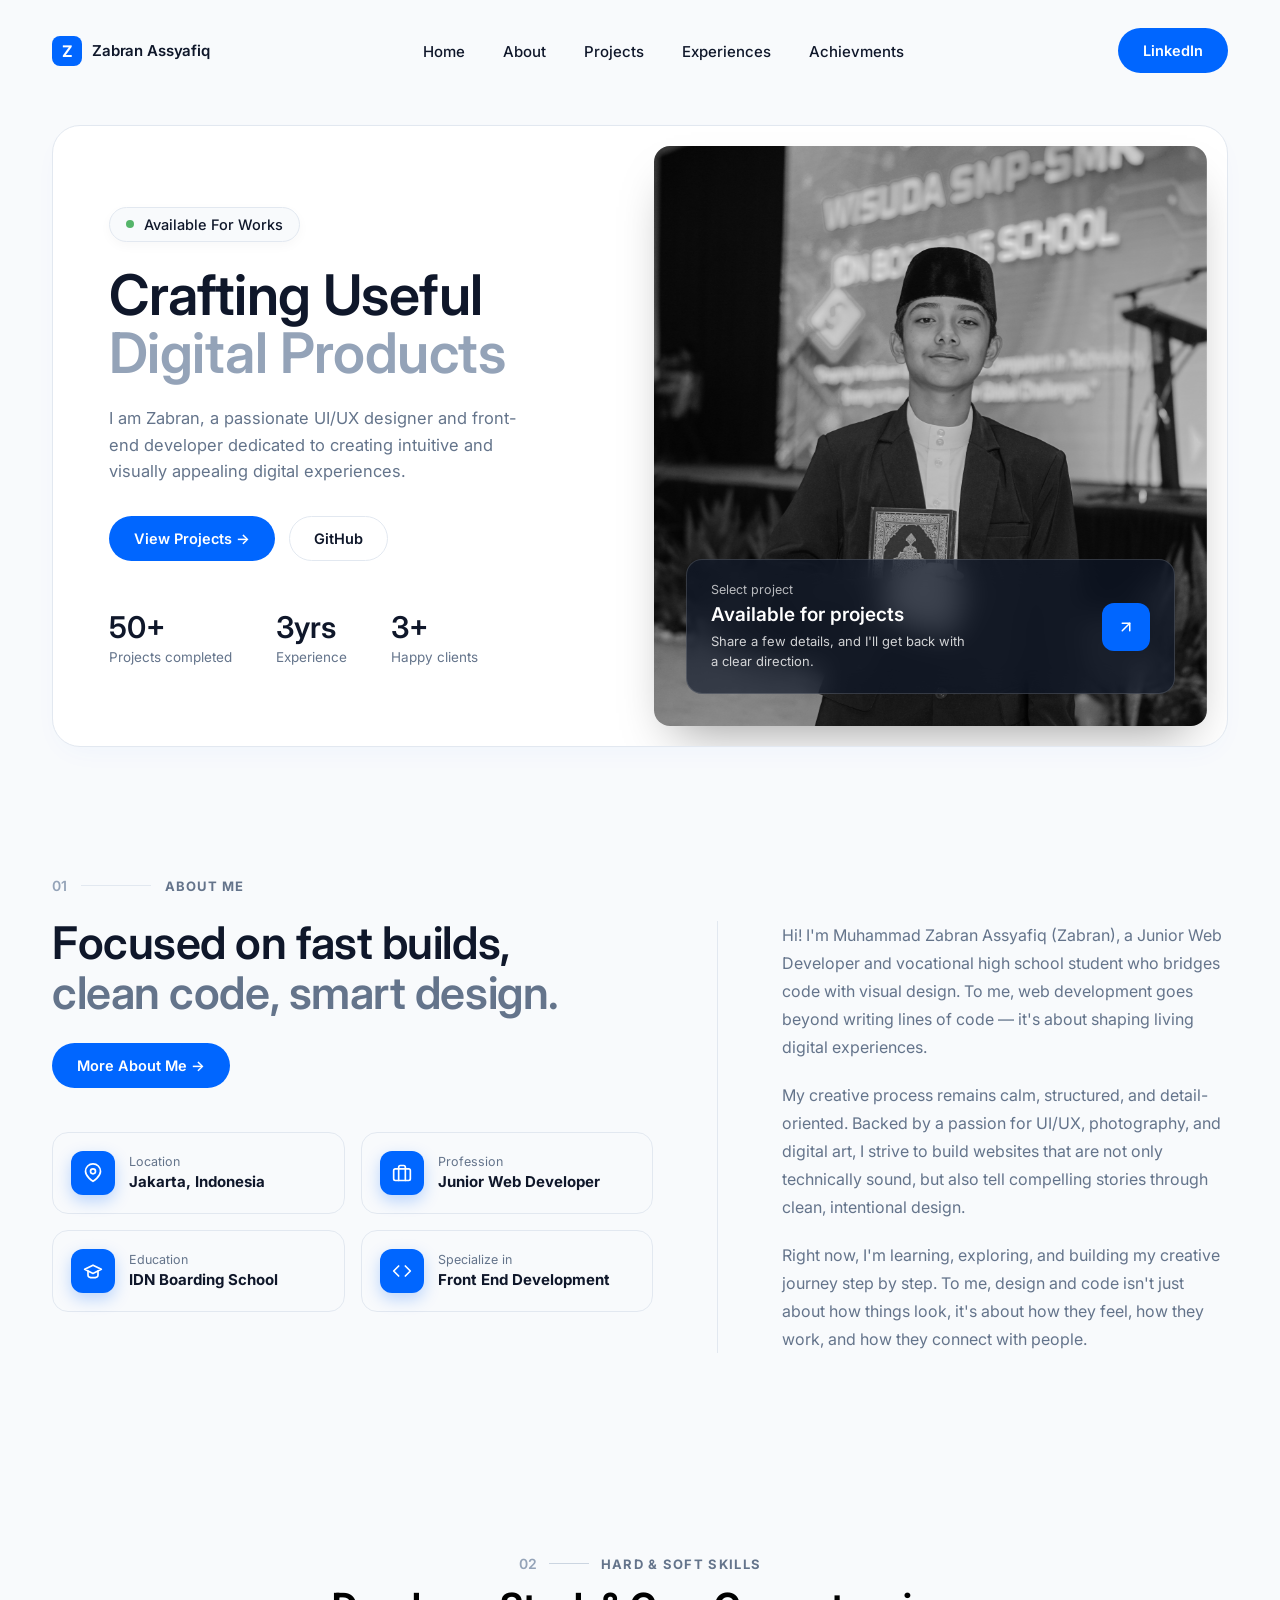
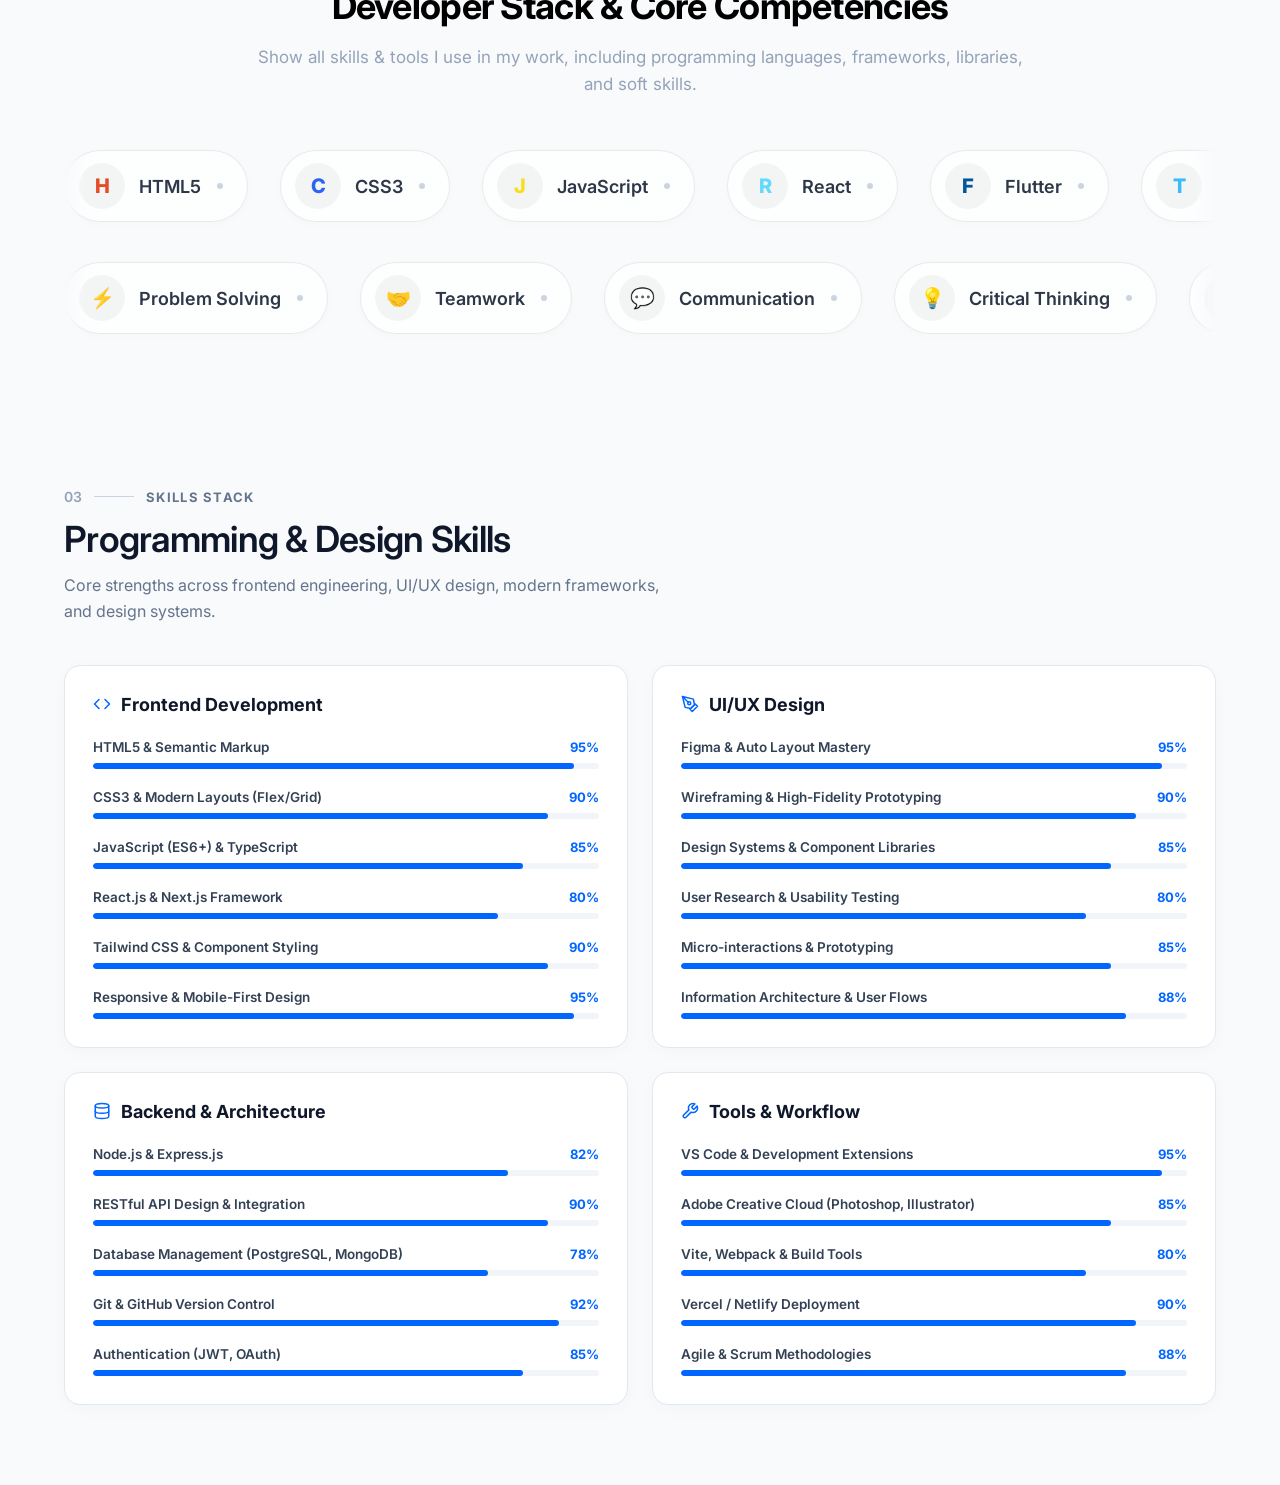
==== commit ddf885e0: "MENAMBAH FITUR RESPONSIVE DI NAVBAR" ====
--- a/index.html
+++ b/index.html
@@ -15,22 +15,35 @@
 <body>
 
   <!-- ================= NAVBAR ================= -->
-  <header class="navbar">
-    <div class="logo">
-      <span class="logo-mark">Z</span>
-      Zabran Assyafiq
-    </div>
-
-    <ul class="nav-links">
-      <li><a href="index.html">Home</a></li>
-      <li><a href="staytoon.html">About</a></li>
-      <li><a href="staytoon.html">Projects</a></li>
-      <li><a href="staytoon.html">Experiences</a></li>
-      <li><a href="staytoon.html">Achievments</a></li>
-    </ul>
-
-    <a href="https://www.linkedin.com/in/muhammad-zabran-assyafiq-2292ab308/" target="_blank" rel="noopener noreferrer" class="btn btn-dark">LinkedIn</a>
-  </header>
+<header class="navbar">
+  <div class="logo">
+    <span class="logo-mark">Z</span>
+    Zabran Assyafiq
+  </div>
+
+  <ul class="nav-links" id="navLinks">
+    <li><a href="index.html">Home</a></li>
+    <li><a href="staytoon.html">About</a></li>
+    <li><a href="staytoon.html">Projects</a></li>
+    <li><a href="staytoon.html">Experiences</a></li>
+    <li><a href="staytoon.html">Achievments</a></li>
+    
+    <!-- Tombol LinkedIn (Mobile Version: Masuk ke dalam list) -->
+    <li class="mobile-only">
+      <a href="https://www.linkedin.com/in/muhammad-zabran-assyafiq-2292ab308/" target="_blank" rel="noopener noreferrer" class="btn btn-dark">LinkedIn</a>
+    </li>
+  </ul>
+
+  <!-- Tombol LinkedIn (Desktop Version) -->
+  <a href="https://www.linkedin.com/in/muhammad-zabran-assyafiq-2292ab308/" target="_blank" rel="noopener noreferrer" class="btn btn-dark desktop-only">LinkedIn</a>
+
+  <!-- Tombol Hamburger -->
+  <button class="hamburger-btn" id="hamburgerBtn" aria-label="Toggle navigation">
+    <span></span>
+    <span></span>
+    <span></span>
+  </button>
+</header>
 
   <!-- ================= HERO ================= -->
   <section class="hero">
--- a/css/style-1.css
+++ b/css/style-1.css
@@ -134,6 +134,115 @@
     color: #0f172a;
   }
 
+/* ---------------- DESKTOP (Default) ---------------- */
+/* Sembunyikan tombol LinkedIn yang ada di dalam menu saat di laptop/desktop */
+.nav-links .mobile-only {
+  display: none;
+}
+
+.hamburger-btn {
+  display: none;
+  flex-direction: column;
+  justify-content: space-between;
+  width: 24px;
+  height: 18px;
+  background: transparent;
+  border: none;
+  cursor: pointer;
+  padding: 0;
+  z-index: 1001;
+}
+
+.hamburger-btn span {
+  width: 100%;
+  height: 2px;
+  background-color: #0f172a; /* Warna gelap agar kontras dengan BG putih */
+  border-radius: 2px;
+  transition: transform 0.3s ease, opacity 0.3s ease;
+}
+
+/* ---------------- MOBILE RESPONSIVE (< 768px) ---------------- */
+@media (max-width: 768px) {
+  /* Tampilkan hamburger */
+  .hamburger-btn {
+    display: flex;
+  }
+
+  /* Sembunyikan tombol LinkedIn desktop luar */
+  .desktop-only {
+    display: none !important;
+  }
+
+  /* Ubah nav-links menjadi GRID 2 Kolom */
+  .nav-links {
+    position: fixed;
+    top: 70px;
+    left: 14px;
+    right: 14px;
+    background: rgba(15, 23, 42, 0.95);
+    backdrop-filter: blur(18px);
+    -webkit-backdrop-filter: blur(18px);
+    padding: 24px 28px !important;
+    border-radius: 20px;
+    list-style: none;
+
+    /* LAYOUT GRID: 2 kolom berjejer ke samping */
+    display: grid !important;
+    grid-template-columns: repeat(2, 1fr);
+    gap: 15px !important;
+    justify-items: start;
+    align-items: center;
+
+    /* Animasi Buka/Tutup */
+    opacity: 0;
+    pointer-events: none;
+    transform: translateY(-10px);
+    transition: opacity 0.3s ease, transform 0.3s ease;
+  }
+
+  /* Warna & ukuran teks link di dalam menu mobile */
+  .nav-links a {
+    color: #ffffff !important;
+    text-decoration: none;
+    font-size: 20px !important;
+    font-weight: 500;
+  }
+
+  /* Tombol LinkedIn (Mobile) tepat di bawah Experiences */
+  .nav-links .mobile-only {
+    display: block;
+    grid-column: 2; /* Posisikan di kolom kanan (kolom 2) */
+    grid-row: 3;    /* Posisikan di baris ke-3 */
+    width: 100%;
+    margin-top: 4px;
+  }
+
+  .nav-links .mobile-only .btn {
+    display: block;
+    text-align: center;
+    width: 100%;
+    padding: 8px 16px; /* Sesuaikan padding tombol agar pas */
+  }
+
+  /* State saat burger aktif diklik */
+  .nav-links.is-active {
+    opacity: 1;
+    pointer-events: auto;
+    transform: translateY(0);
+  }
+
+  /* Animasi ikon 'X' untuk hamburger saat terbuka */
+  .hamburger-btn.is-active span:nth-child(1) {
+    transform: translateY(8px) rotate(45deg);
+  }
+  .hamburger-btn.is-active span:nth-child(2) {
+    opacity: 0;
+  }
+  .hamburger-btn.is-active span:nth-child(3) {
+    transform: translateY(-8px) rotate(-45deg);
+  }
+}
+
   .logo{
     display:flex;
     align-items:center;
@@ -748,6 +857,11 @@
   margin-bottom: 44px;
 }
 
+.about-cta:hover {
+  transform: translateY(-2px) !important;
+  box-shadow: 0 10px 24px -8px rgba(0, 102, 255, 0.45);
+}
+
 /* Bento Grid (4 Info Card) */
 .about-grid {
   display: grid;
@@ -769,7 +883,7 @@
 }
 
 .about-item:hover {
-  transform: translateY(-3px);
+  transform: translateY(-5px) !important;
   border-color: rgba(0, 102, 255, 0.3);
   box-shadow: 0 12px 24px -10px rgba(0, 102, 255, 0.15);
 }
@@ -928,6 +1042,12 @@
 }
 
 
+.skills-card:hover {
+  border-color: rgba(0, 102, 255, 0.3);
+  box-shadow: 0 12px 24px -10px rgba(0, 102, 255, 0.15);
+  transform: translateY(-3px);
+}
+
 .card-header {
   display: flex;
   align-items: center;
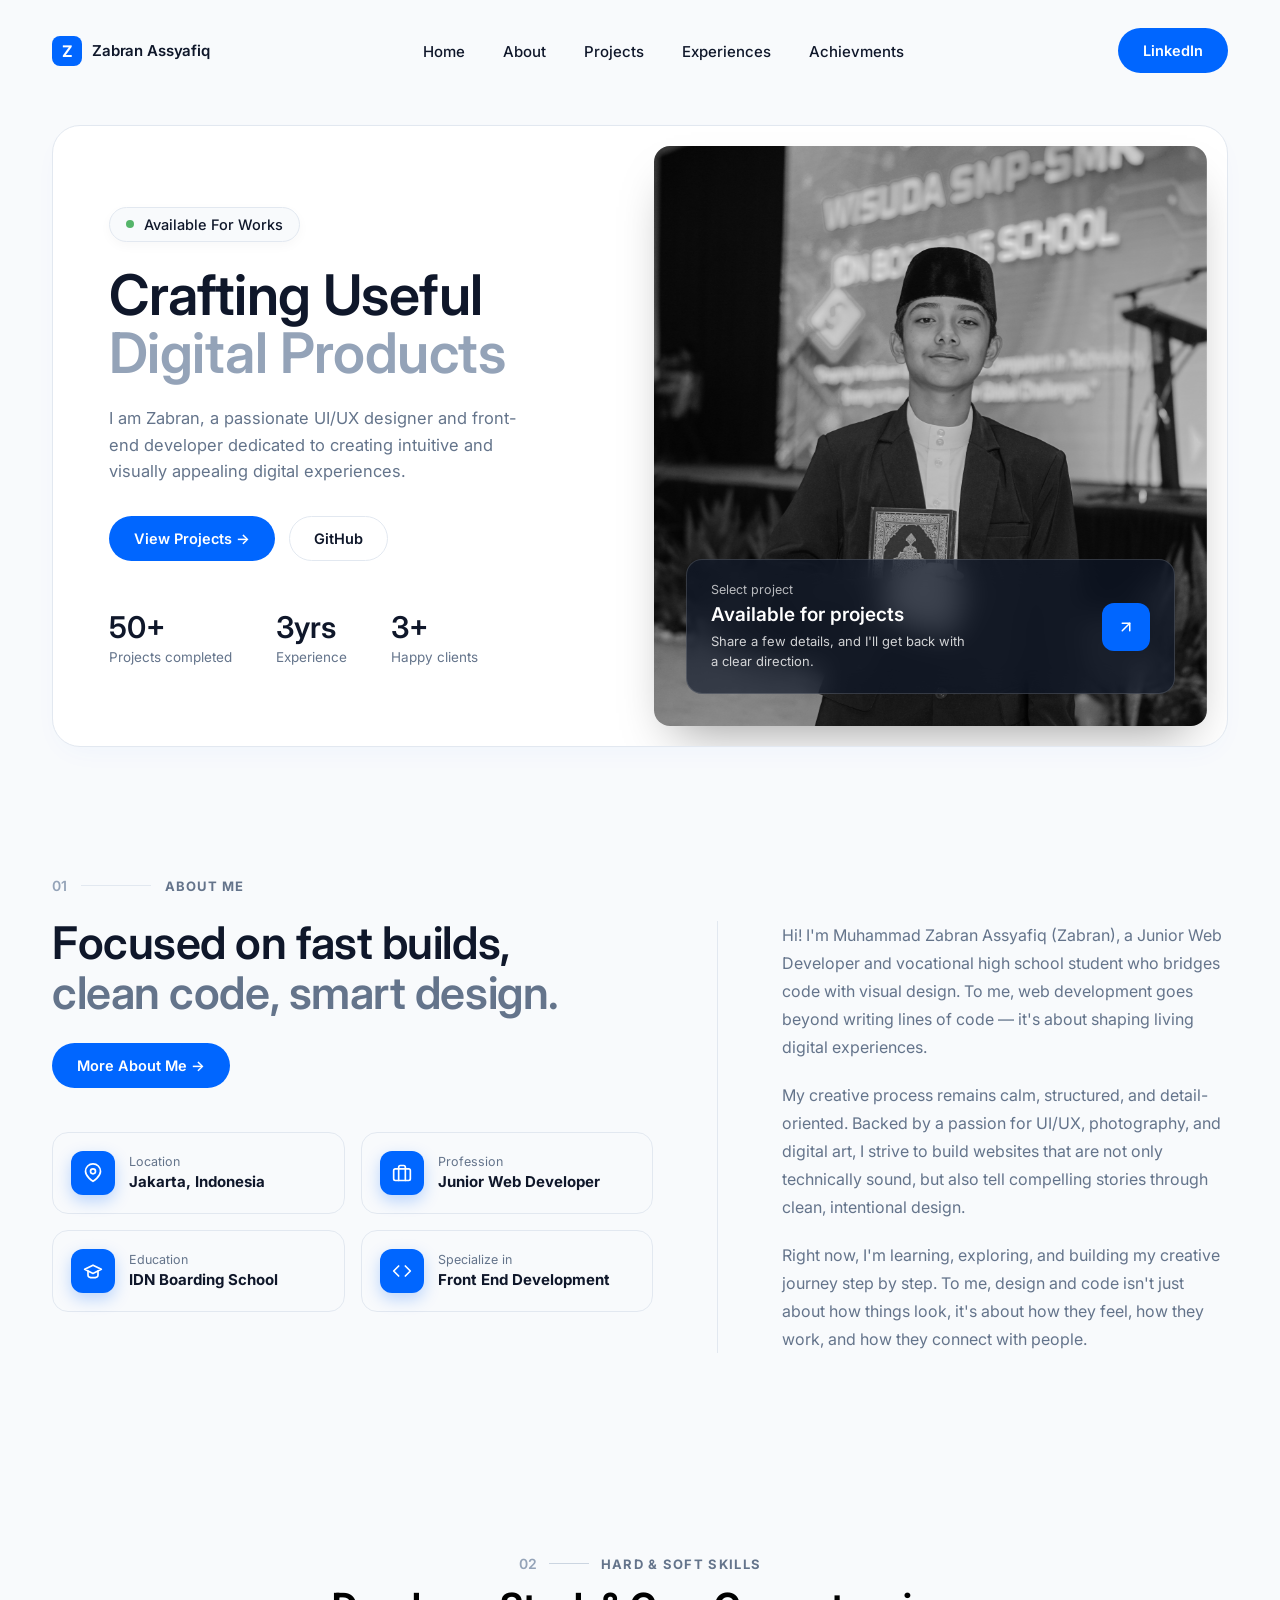
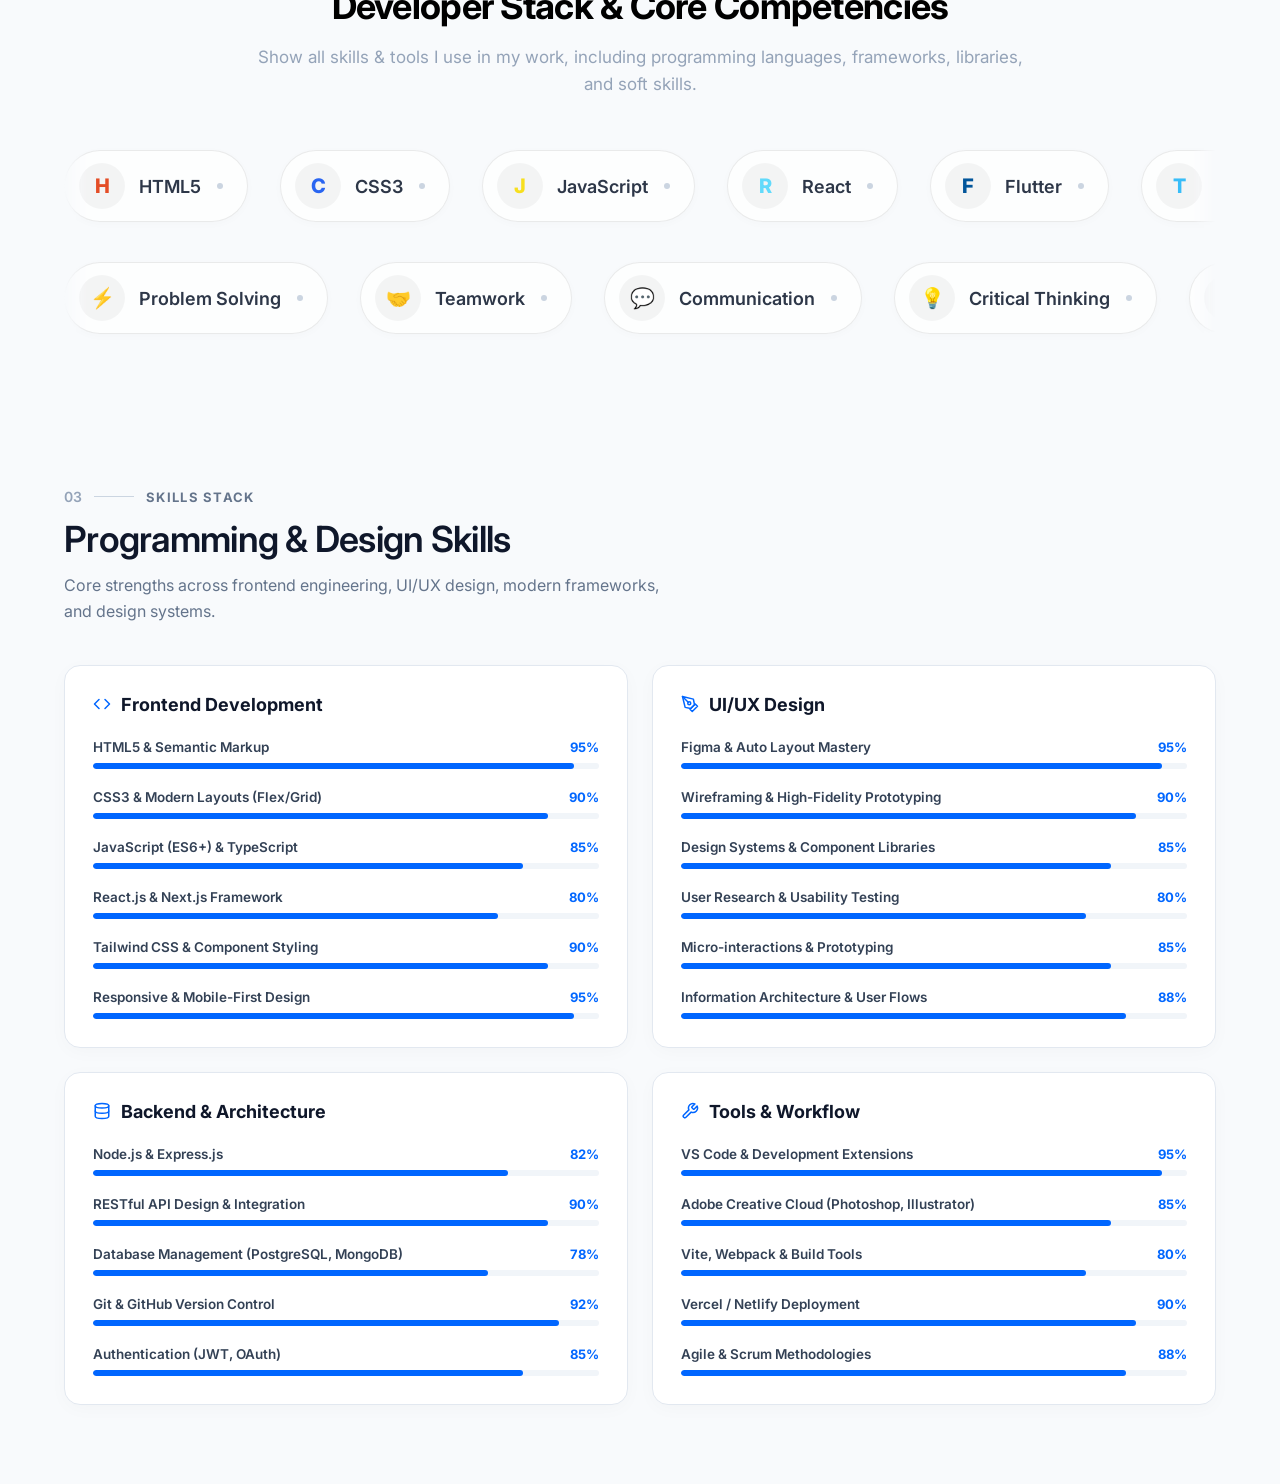
==== commit 6bf7fb90: "FIX ALUR PAGE DI BERBAGAI TOMBOL" ====
--- a/index.html
+++ b/index.html
@@ -67,7 +67,7 @@
         </p>
 
         <div class="hero-actions" data-aos="fade-up" data-aos-duration="1000" data-aos-easing="ease-out-cubic">
-          <a href="#projects" class="btn btn-dark">View Projects →</a>
+          <a href="staytoon.html" class="btn btn-dark">View Projects →</a>
           <a href="https://github.com/muhammadzabranidn-hue" target="_blank" rel="noopener noreferrer" class="btn btn-light">GitHub</a>
         </div>
 
@@ -135,7 +135,7 @@
           </h2>
 
           <!-- Tombol -->
-          <a href="about.html" class="btn btn-dark about-cta" data-aos="fade-up" data-aos-duration="800" data-aos-delay="160" data-aos-easing="ease-out-cubic">More About Me →</a>
+          <a href="staytoon.html" class="btn btn-dark about-cta" data-aos="fade-up" data-aos-duration="800" data-aos-delay="160" data-aos-easing="ease-out-cubic">More About Me →</a>
 
           <!-- Bento Grid (4 Info Card) -->
           <div class="about-grid">
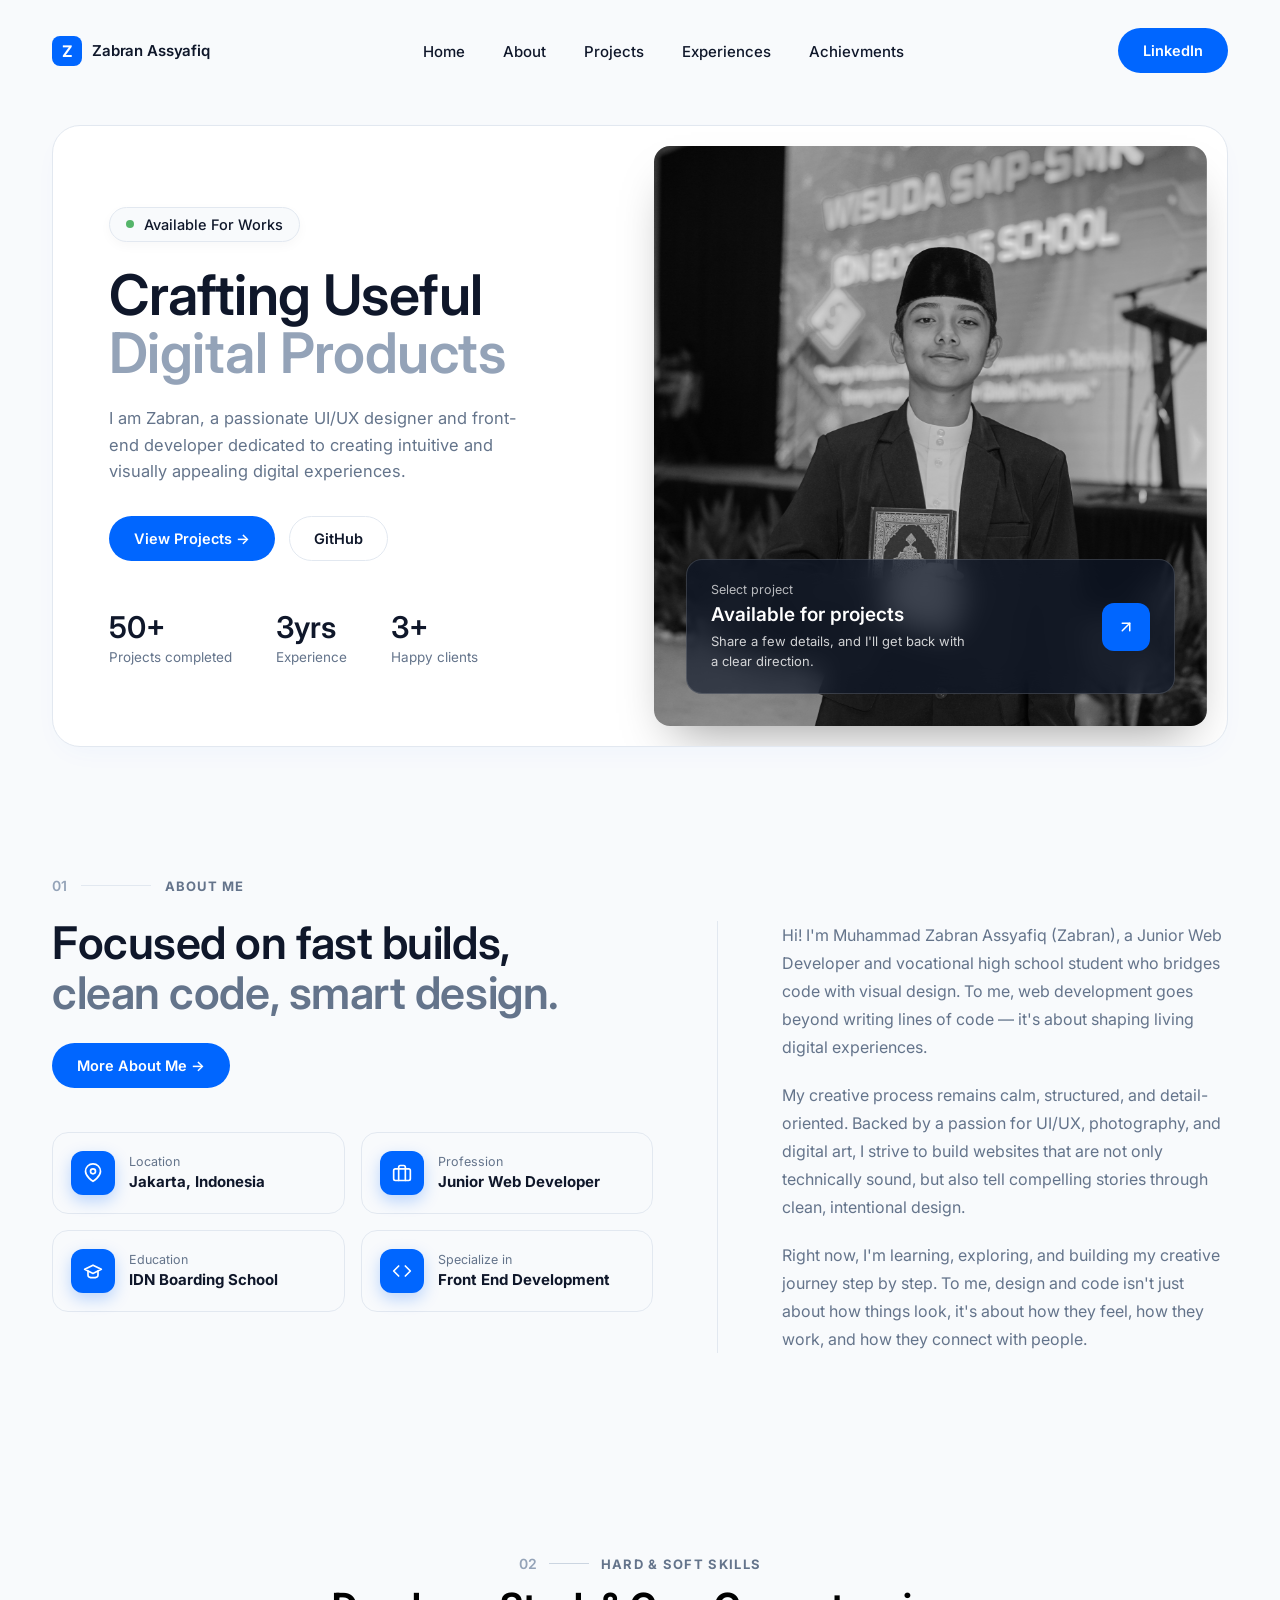
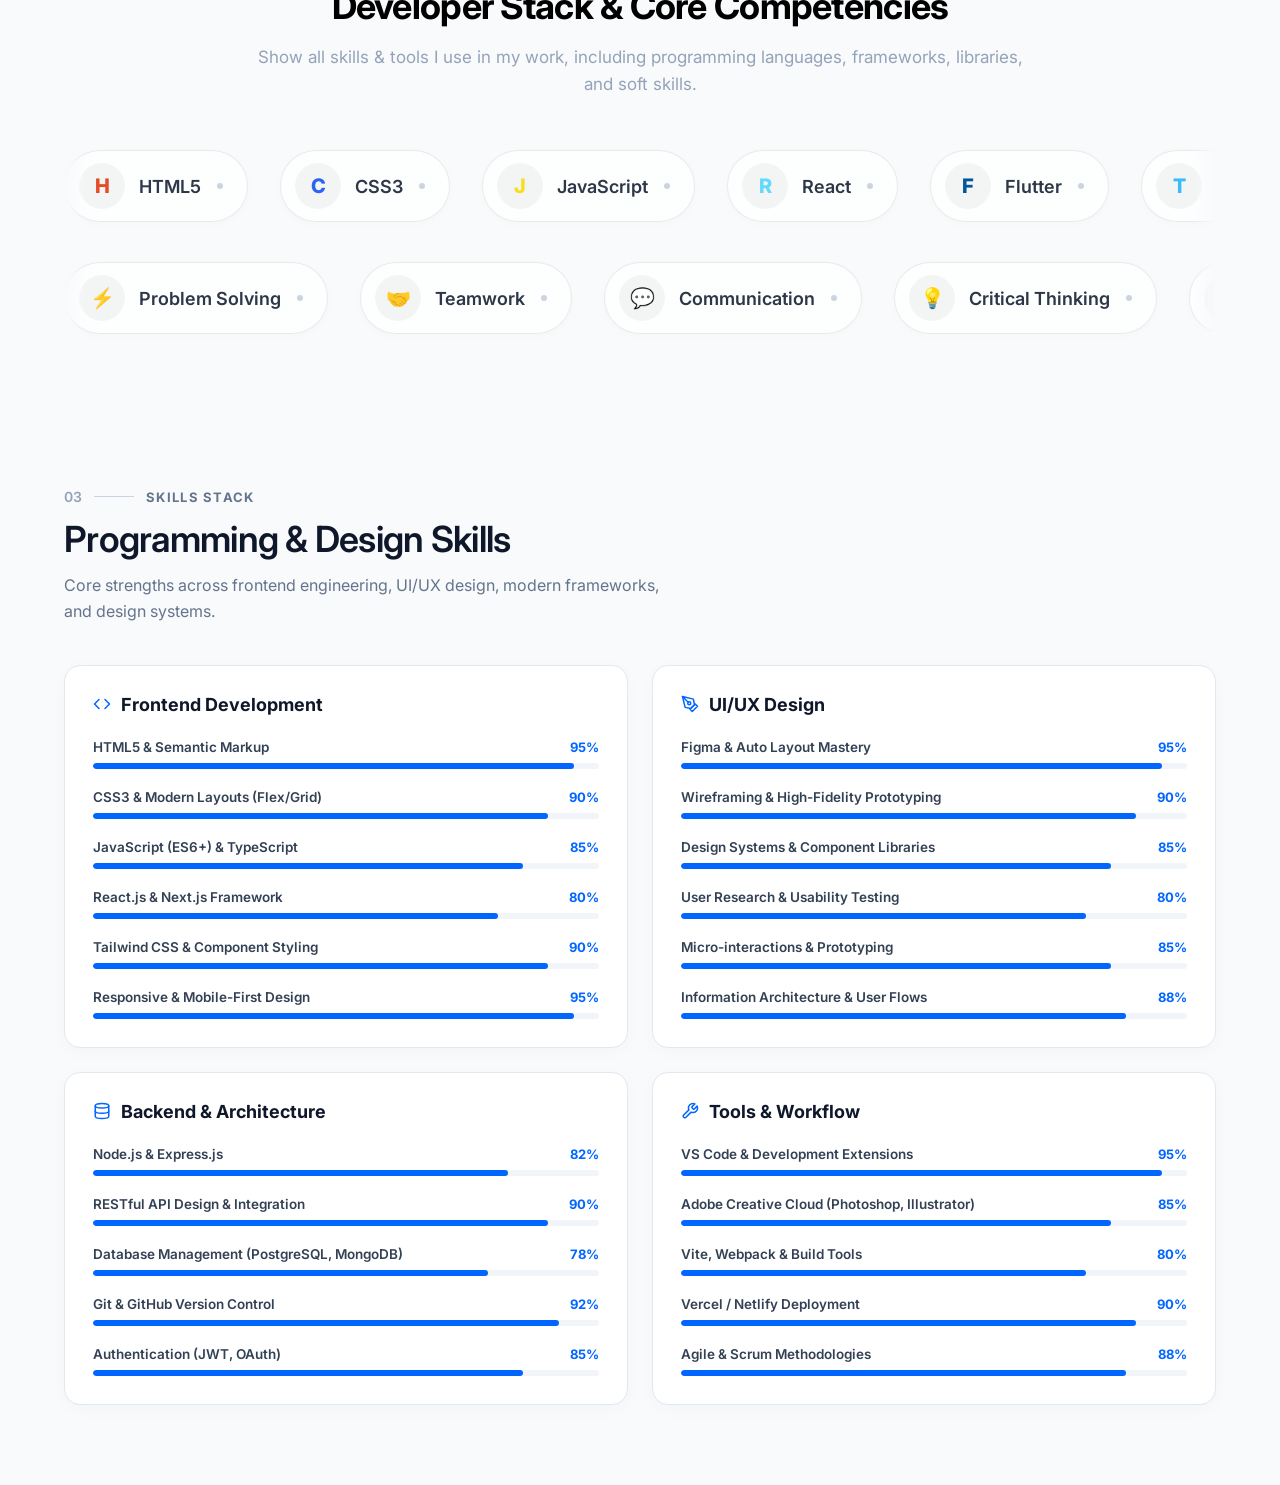
==== commit 5eba88f9: "refactor: restructure project directory and update image paths" ====
--- a/index.html
+++ b/index.html
@@ -9,8 +9,9 @@
 <link href="https://fonts.googleapis.com/css2?family=Fraunces:opsz,wght@9..144,400;9..144,500;9..144,600;9..144,700&family=Inter:wght@400;500;600;700&display=swap" rel="stylesheet">
 <link href="https://unpkg.com/aos@2.3.1/dist/aos.css" rel="stylesheet">
 <link rel="stylesheet" href="css/style-1.css">
-<link rel="icon" type="image/png" href="images/icon svg web.png">
-<script src="javascript/main-1.js"></script>
+<!-- Path Icon diubah ke assets/images/ -->
+<link rel="icon" type="image/png" href="assets/images/icon svg web.png">
+<script src="js/main-1.js"></script>
 </head>
 <body>
 
@@ -87,10 +88,10 @@
         </div>
       </div>
 
-      <!-- GANTI SRC DI BAWAH DENGAN FOTO ASLI KAMU -->
+      <!-- Path Foto Profil diubah ke assets/images/ -->
       <div class="hero-image-outer" >
         <div class="hero-image-wrap" data-aos="fade-up" data-aos-duration="1000" data-aos-easing="ease-out-cubic" id="heroImageWrap">
-          <img id="heroImage" src="images/my-profile.jpg" alt="Foto profil">
+          <img id="heroImage" src="assets/images/my-profile.jpg" alt="Foto profil">
 
           <div class="hero-overlay-card" data-aos="fade-up" data-aos-duration="1000" data-aos-easing="ease-out-cubic">
             <div>
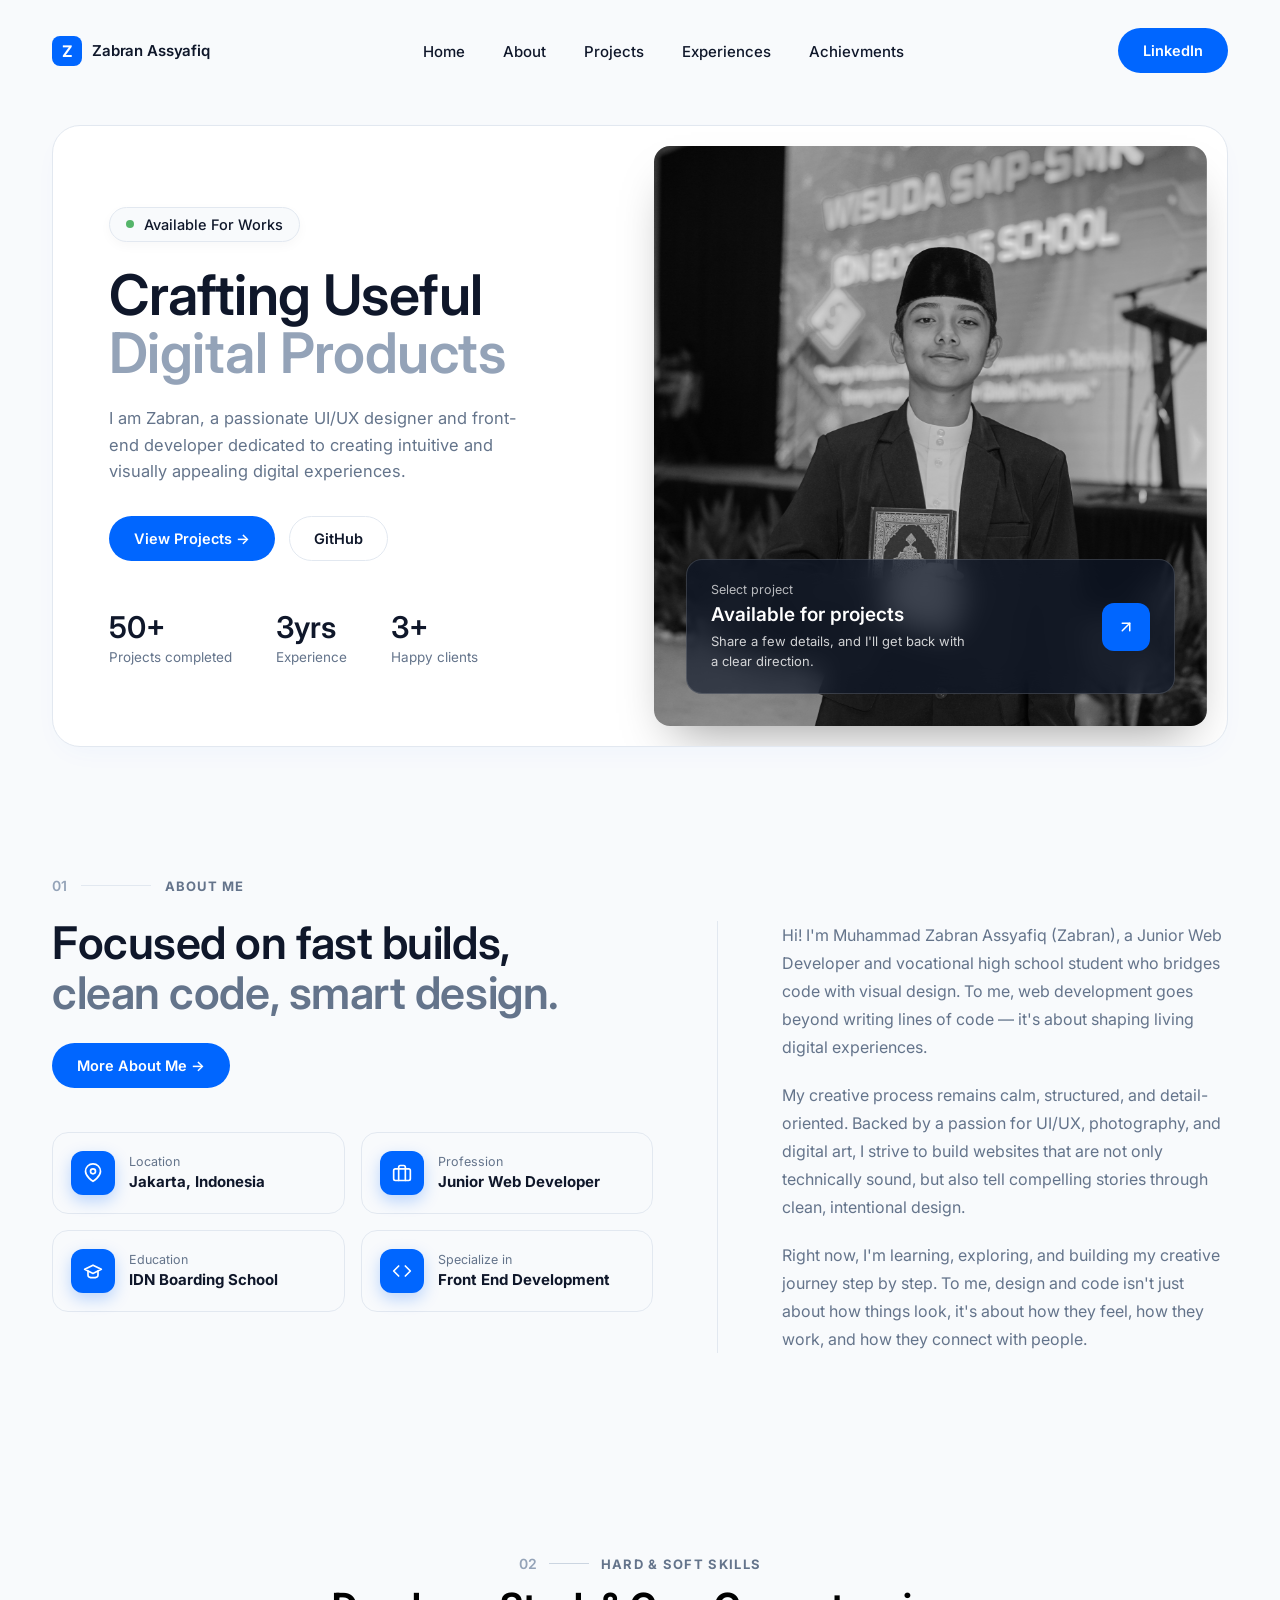
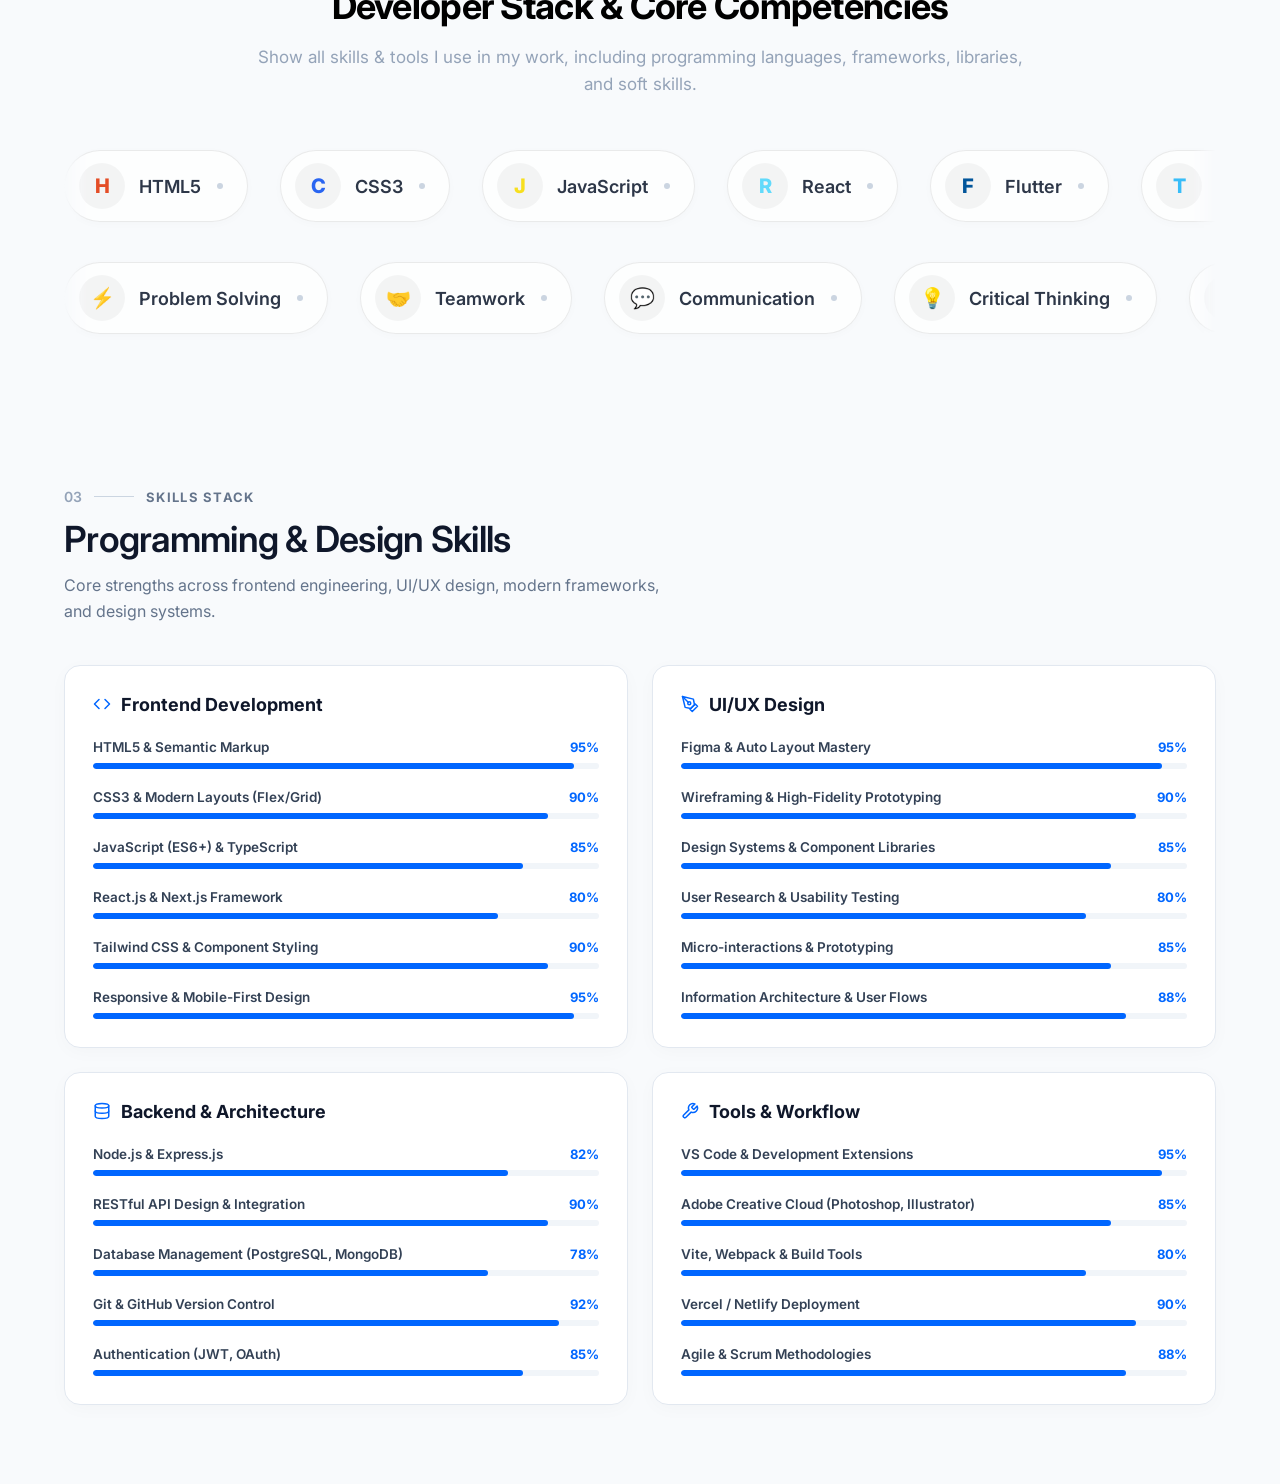
==== commit 7111937b: "fix: fixing the route of pages" ====
--- a/index.html
+++ b/index.html
@@ -8,7 +8,7 @@
 <link rel="preconnect" href="https://fonts.gstatic.com" crossorigin>
 <link href="https://fonts.googleapis.com/css2?family=Fraunces:opsz,wght@9..144,400;9..144,500;9..144,600;9..144,700&family=Inter:wght@400;500;600;700&display=swap" rel="stylesheet">
 <link href="https://unpkg.com/aos@2.3.1/dist/aos.css" rel="stylesheet">
-<link rel="stylesheet" href="css/style-1.css">
+<link rel="stylesheet" href="css/style.css">
 <!-- Path Icon diubah ke assets/images/ -->
 <link rel="icon" type="image/png" href="assets/images/icon svg web.png">
 <script src="js/main-1.js"></script>
@@ -24,10 +24,10 @@
 
   <ul class="nav-links" id="navLinks">
     <li><a href="index.html">Home</a></li>
-    <li><a href="staytoon.html">About</a></li>
-    <li><a href="staytoon.html">Projects</a></li>
-    <li><a href="staytoon.html">Experiences</a></li>
-    <li><a href="staytoon.html">Achievments</a></li>
+    <li><a href="pages/staytoon.html">About</a></li>
+    <li><a href="pages/staytoon.html">Projects</a></li>
+    <li><a href="pages/staytoon.html">Experiences</a></li>
+    <li><a href="pages/staytoon.html">Achievments</a></li>
     
     <!-- Tombol LinkedIn (Mobile Version: Masuk ke dalam list) -->
     <li class="mobile-only">
@@ -68,7 +68,7 @@
         </p>
 
         <div class="hero-actions" data-aos="fade-up" data-aos-duration="1000" data-aos-easing="ease-out-cubic">
-          <a href="staytoon.html" class="btn btn-dark">View Projects →</a>
+          <a href="pages/staytoon.html" class="btn btn-dark">View Projects →</a>
           <a href="https://github.com/muhammadzabranidn-hue" target="_blank" rel="noopener noreferrer" class="btn btn-light">GitHub</a>
         </div>
 
@@ -136,7 +136,7 @@
           </h2>
 
           <!-- Tombol -->
-          <a href="staytoon.html" class="btn btn-dark about-cta" data-aos="fade-up" data-aos-duration="800" data-aos-delay="160" data-aos-easing="ease-out-cubic">More About Me →</a>
+          <a href="pages/staytoon.html" class="btn btn-dark about-cta" data-aos="fade-up" data-aos-duration="800" data-aos-delay="160" data-aos-easing="ease-out-cubic">More About Me →</a>
 
           <!-- Bento Grid (4 Info Card) -->
           <div class="about-grid">
--- a/css/style.css
+++ b/css/style.css
@@ -0,0 +1,1114 @@
+/* ======================================================
+     EDIT DI SINI: semua warna, font, dan jarak diatur lewat
+     variabel di bawah ini. Ubah nilainya untuk mengubah
+     tampilan di seluruh halaman.
+  ====================================================== */
+  :root{
+    --color-bg:            #f8fafc;   /* background utama light */
+    --color-hero-bg:       #ffffff;   /* container light */
+    --color-accent:        #0066ff;   /* ACCENT COLOR BIRU */
+    --color-text-primary:  #0f172a;   /* teks utama gelap */
+    --color-text-muted:    #64748b;   /* teks abu-abu / deskripsi */
+    --color-text-faint:    #94a3b8;   /* teks abu-abu terang */
+    --color-border:        #e2e8f0;
+    --color-btn-dark-bg:   #0066ff;   /* tombol utama warna accent biru */
+    --color-btn-dark-text: #ffffff;
+    --color-btn-light-bg:  #ffffff;
+    --color-btn-light-text:#0f172a;
+    --color-overlay-bg:    rgba(15, 23, 42, 0.65);
+    --color-overlay-text:  #ffffff;
+
+    --font-display: "Inter", -apple-system, Segoe UI, sans-serif;
+    --font-body:    "Inter", -apple-system, Segoe UI, sans-serif;
+
+    --radius-lg: 28px;
+    --radius-md: 16px;
+    --radius-full: 999px;
+
+    --container-max: 1240px;
+    --section-padding: 32px;
+  }
+
+  *{ box-sizing:border-box; margin:0; padding:0; }
+
+  html{ scroll-behavior:smooth; }
+
+  body{
+    font-family: var(--font-body);
+    color: var(--color-text-primary);
+    background: var(--color-bg);
+    -webkit-font-smoothing: antialiased;
+  }
+
+  img{ max-width:100%; display:block; }
+
+  .wrapper{
+    max-width: var(--container-max);
+    margin: 0 auto;
+    padding: 0 var(--section-padding);
+  }
+
+  /* ---------------- NAVBAR ---------------- */
+  .navbar{
+    display:flex;
+    align-items:center;
+    justify-content:space-between;
+    padding: 28px var(--section-padding);
+    max-width: var(--container-max);
+    margin: 0 auto;
+
+    /* Navbar dibuat fixed supaya selalu menempel di atas layar saat discroll */
+    position: fixed;
+    top: 0;
+    left: 0;
+    right: 0;
+    z-index: 1000;
+    background: transparent; /* transparan di posisi paling atas, sama seperti desain awal */
+
+    /* PENTING soal smoothness: semua properti yang dianimasikan di sini
+       harus bernilai angka (px/%), bukan keyword seperti "auto" atau
+       "max-content" — keyword tidak bisa di-interpolate CSS sehingga
+       transisinya "loncat" bukannya meluncur halus. Karena itu left &
+       right dipakai (bukan width/transform), nilainya dihitung otomatis
+       lewat JS (lihat main-1.js) supaya pill-nya pas dengan lebar konten. */
+    transition: top .5s cubic-bezier(.22,1,.36,1),
+                left .5s cubic-bezier(.22,1,.36,1),
+                right .5s cubic-bezier(.22,1,.36,1),
+                gap .5s cubic-bezier(.22,1,.36,1),
+                padding .5s cubic-bezier(.22,1,.36,1),
+                background-color .5s cubic-bezier(.22,1,.36,1),
+                border-radius .5s cubic-bezier(.22,1,.36,1),
+                box-shadow .5s cubic-bezier(.22,1,.36,1),
+                backdrop-filter .5s cubic-bezier(.22,1,.36,1),
+                -webkit-backdrop-filter .5s cubic-bezier(.22,1,.36,1);
+  }
+
+  /* Beri jarak di bawah body sebesar tinggi navbar supaya konten tidak
+     tertutup navbar yang sekarang fixed. Nilainya diisi otomatis lewat JS
+     (lihat main-1.js) supaya selalu presisi mengikuti tinggi asli navbar. */
+  body{
+    padding-top: var(--navbar-offset, 96px);
+  }
+
+  /* ---------------- NAVBAR: STATE SAAT DISCROLL ----------------
+     BACKGROUND (warna, blur, radius, shadow) + jarak antar elemen
+     dibuat lebih rapat & pill-nya lebih kecil (fit content, bukan
+     dari ujung ke ujung) supaya persis seperti referensi. Isi/teks
+     navbar tidak diubah, cuma jarak & lebar wadahnya. */
+  .navbar.is-scrolled{
+    top: 14px;
+    left: var(--navbar-inset, 14px);
+    right: var(--navbar-inset, 14px);
+    justify-content: center;
+    gap: 36px;
+    padding: 10px 20px;
+    background: rgba(15, 23, 42, 0.75);
+    -webkit-backdrop-filter: blur(18px) saturate(160%);
+    backdrop-filter: blur(18px) saturate(160%);
+    border-radius: var(--radius-full);
+    box-shadow: 0 16px 40px -12px rgba(0, 0, 0, 0.35);
+  }
+
+  .navbar.is-scrolled .nav-links{
+    gap: 24px;
+  }
+
+  /* Teks & elemen navbar menyesuaikan supaya tetap kontras di atas
+     background gelap saat discroll (warna saja, bukan konten/desain). */
+  .navbar.is-scrolled .logo{
+    color: #ffffff;
+  }
+
+  .navbar.is-scrolled .nav-links a{
+    color: rgba(255, 255, 255, 0.82);
+  }
+
+  .navbar.is-scrolled .nav-links a::after{
+    background: #ffffff;
+  }
+
+  /* Tombol LinkedIn tetap ukuran normal (sama seperti state awal),
+     cuma warnanya yang disesuaikan supaya kontras di atas background gelap. */
+  .navbar.is-scrolled .btn-dark{
+    background: #ffffff;
+    color: #0f172a;
+  }
+
+/* ---------------- DESKTOP (Default) ---------------- */
+/* Sembunyikan tombol LinkedIn yang ada di dalam menu saat di laptop/desktop */
+.nav-links .mobile-only {
+  display: none;
+}
+
+.hamburger-btn {
+  display: none;
+  flex-direction: column;
+  justify-content: space-between;
+  width: 24px;
+  height: 18px;
+  background: transparent;
+  border: none;
+  cursor: pointer;
+  padding: 0;
+  z-index: 1001;
+}
+
+.hamburger-btn span {
+  width: 100%;
+  height: 2px;
+  background-color: #0f172a; /* Warna gelap agar kontras dengan BG putih */
+  border-radius: 2px;
+  transition: transform 0.3s ease, opacity 0.3s ease;
+}
+
+/* ---------------- MOBILE RESPONSIVE (< 768px) ---------------- */
+@media (max-width: 768px) {
+  /* Tampilkan hamburger */
+  .hamburger-btn {
+    display: flex;
+  }
+
+  /* Sembunyikan tombol LinkedIn desktop luar */
+  .desktop-only {
+    display: none !important;
+  }
+
+  /* Ubah nav-links menjadi GRID 2 Kolom */
+  .nav-links {
+    position: fixed;
+    top: 70px;
+    left: 14px;
+    right: 14px;
+    background: rgba(15, 23, 42, 0.95);
+    backdrop-filter: blur(18px);
+    -webkit-backdrop-filter: blur(18px);
+    padding: 24px 28px !important;
+    border-radius: 20px;
+    list-style: none;
+
+    /* LAYOUT GRID: 2 kolom berjejer ke samping */
+    display: grid !important;
+    grid-template-columns: repeat(2, 1fr);
+    gap: 15px !important;
+    justify-items: start;
+    align-items: center;
+
+    /* Animasi Buka/Tutup */
+    opacity: 0;
+    pointer-events: none;
+    transform: translateY(-10px);
+    transition: opacity 0.3s ease, transform 0.3s ease;
+  }
+
+  /* Warna & ukuran teks link di dalam menu mobile */
+  .nav-links a {
+    color: #ffffff !important;
+    text-decoration: none;
+    font-size: 20px !important;
+    font-weight: 500;
+  }
+
+  /* Tombol LinkedIn (Mobile) tepat di bawah Experiences */
+  .nav-links .mobile-only {
+    display: block;
+    grid-column: 2; /* Posisikan di kolom kanan (kolom 2) */
+    grid-row: 3;    /* Posisikan di baris ke-3 */
+    width: 100%;
+    margin-top: 4px;
+  }
+
+  .nav-links .mobile-only .btn {
+    display: block;
+    text-align: center;
+    width: 100%;
+    padding: 8px 16px; /* Sesuaikan padding tombol agar pas */
+  }
+
+  /* State saat burger aktif diklik */
+  .nav-links.is-active {
+    opacity: 1;
+    pointer-events: auto;
+    transform: translateY(0);
+  }
+
+  /* Animasi ikon 'X' untuk hamburger saat terbuka */
+  .hamburger-btn.is-active span:nth-child(1) {
+    transform: translateY(8px) rotate(45deg);
+  }
+  .hamburger-btn.is-active span:nth-child(2) {
+    opacity: 0;
+  }
+  .hamburger-btn.is-active span:nth-child(3) {
+    transform: translateY(-8px) rotate(-45deg);
+  }
+}
+
+  .logo{
+    display:flex;
+    align-items:center;
+    gap:10px;
+    font-family: var(--font-display);
+    font-weight:600;
+    font-size:15px;
+    letter-spacing: -0.01em;
+  }
+
+  .logo-mark{
+    width:30px;
+    height:30px;
+    border-radius: 8px;
+    background: var(--color-accent); /* Logo mark menggunakan aksen biru */
+    color:#fff;
+    display:flex;
+    align-items:center;
+    justify-content:center;
+    font-family: var(--font-display);
+    font-weight:700;
+    font-size:16px;
+  }
+
+  .nav-links{
+    display:flex;
+    gap:38px;
+    list-style:none;
+  }
+
+  .nav-links a{
+    color: var(--color-text-primary);
+    text-decoration:none;
+    font-size:15px;
+    font-weight:500;
+    position:relative;
+    padding-bottom:4px;
+  }
+
+  .nav-links a::after{
+    content:"";
+    position:absolute;
+    left:0; bottom:0;
+    width:0%;
+    height:1.5px;
+    background: var(--color-accent); /* Line hover menjadi biru */
+    transition: width .3s cubic-bezier(.4,0,.2,1);
+  }
+
+  .nav-links a:hover::after{ width:100%; }
+
+  .btn{
+    display:inline-flex;
+    align-items:center;
+    justify-content:center;
+    gap:8px;
+    padding: 13px 24px;
+    border-radius: var(--radius-full);
+    font-size:14.5px;
+    font-weight:600;
+    text-decoration:none;
+    border:1px solid transparent;
+    cursor:pointer;
+    transition: transform .35s cubic-bezier(.22,1,.36,1),
+                box-shadow .35s cubic-bezier(.22,1,.36,1),
+                background-color .35s ease,
+                color .35s ease,
+                border-color .35s ease;
+  }
+
+  .btn-dark{
+    background: var(--color-btn-dark-bg);
+    color: var(--color-btn-dark-text);
+  }
+  .btn-dark:hover{
+    transform: translateY(-2px);
+    box-shadow: 0 10px 24px -8px rgba(0, 102, 255, 0.45);
+  }
+  .btn-dark:active{ transform: translateY(0); }
+
+  .btn-light{
+    background: var(--color-btn-light-bg);
+    color: var(--color-btn-light-text);
+    border-color: var(--color-border);
+  }
+  .btn-light:hover{
+    transform: translateY(-2px);
+    border-color: var(--color-accent);
+    color: var(--color-accent);
+    box-shadow: 0 8px 20px -10px rgba(0, 102, 255, 0.15);
+  }
+  .btn-light:active{ transform: translateY(0); }
+
+  /* ---------------- HERO ---------------- */
+  .hero{
+    max-width: var(--container-max);
+    margin: 10px auto 0;
+    padding: 0 var(--section-padding);
+  }
+
+  .hero-card{
+    background: var(--color-hero-bg);
+    border: 1px solid var(--color-border);
+    border-radius: var(--radius-lg);
+    display:grid;
+    grid-template-columns: 1.05fr 1fr;
+    align-items:stretch;
+    overflow:hidden;
+    position:relative;
+    min-height: 620px;
+    box-shadow: 0 10px 30px -10px rgba(0, 102, 255, 0.05);
+  }
+
+  /* ---------------- AVAILABILITY BADGE ---------------- */
+  .availability-badge {
+    display: inline-flex;
+    align-items: center;
+    gap: 10px;
+    background-color: var(--color-bg);
+    color: var(--color-text-primary);
+    border: 1px solid var(--color-border);
+    padding: 8px 16px;
+    border-radius: var(--radius-full);
+    font-size: 14.5px;
+    font-weight: 500;
+    width: max-content;
+    margin-bottom: 24px;
+    box-shadow: 0 4px 12px rgba(0, 0, 0, 0.03);
+  }
+
+  .status-dot {
+    width: 8px;
+    height: 8px;
+    background-color: #55b56a; /* Kembali ke hijau ketersediaan */
+    border-radius: 50%;
+    animation: status-pulse 2s infinite;
+  }
+
+  @keyframes status-pulse {
+    0% {
+      box-shadow: 0 0 0 0 rgba(85, 157, 100, 0.6);
+    }
+    70% {
+      box-shadow: 0 0 0 6px rgba(85, 157, 100, 0);
+    }
+    100% {
+      box-shadow: 0 0 0 0 rgba(85, 157, 100, 0);
+    }
+  }
+
+  .hero-content{
+    padding: 64px 24px 64px 56px;
+    display:flex;
+    flex-direction:column;
+    justify-content:center;
+    z-index:2;
+  }
+
+  .hero-title{
+    font-family: var(--font-display);
+    font-weight:600;
+    font-size: clamp(38px, 4.6vw, 56px);
+    line-height:1.05;
+    letter-spacing:-0.01em;
+  }
+
+  .hero-title .muted{ color: var(--color-text-faint); }
+
+  .hero-desc{
+    margin-top:22px;
+    max-width: 420px;
+    color: var(--color-text-muted);
+    font-size:16.5px;
+    line-height:1.6;
+  }
+
+  .hero-actions{
+    display:flex;
+    gap:14px;
+    margin-top:32px;
+  }
+
+  .hero-stats{
+    display:flex;
+    gap:44px;
+    margin-top:48px;
+  }
+
+  .stat-number{
+    font-family: var(--font-display);
+    font-weight:600;
+    font-size:30px;
+    color: var(--color-text-primary);
+  }
+
+  .stat-label{
+    margin-top:4px;
+    font-size:13.5px;
+    color: var(--color-text-muted);
+  }
+
+/* ---------------- HERO IMAGE ---------------- */
+.hero-image-outer{
+  padding: 20px 20px 20px 0;
+  height:100%;
+  min-height:620px;
+}
+
+.hero-image-wrap{
+  position:relative;
+  overflow:hidden;
+  height:100%;
+  width:100%;
+  border-radius: var(--radius-md);
+  box-shadow: 0 24px 48px -20px rgba(0, 0, 0, 0.4); /* Disesuaikan agar bayangan pas untuk dark mode */
+  cursor: pointer;
+}
+
+.hero-image-wrap img{
+  width:100%;
+  height:100%;
+  object-fit:cover;
+  object-position: 50% 20%;
+  transform: scale(1);
+  
+  /* 1. Set filter default ke Hitam-Putih */
+  filter: grayscale(100%);
+  
+  /* 2. Tambahkan 'filter' ke properti transition agar transisi warna berjalan mulus */
+  transition: transform .5s cubic-bezier(.22,1,.36,1),
+              filter .5s cubic-bezier(.22,1,.36,1);
+  will-change: transform, filter;
+}
+
+/* 3. Efek saat container di-hover: gambar kembali berwarna asli */
+.hero-image-wrap:hover img{
+  filter: grayscale(0%);
+  transform: scale(1.03); /* Opsional: sedikit zoom-in saat di-hover */
+}
+
+  /* Kartu overlay "Available for projects" */
+  .hero-overlay-card{
+    position:absolute;
+    left:32px;
+    right:32px;
+    bottom:32px;
+    z-index:3;
+    background: var(--color-overlay-bg);
+    backdrop-filter: blur(14px) saturate(160%);
+    -webkit-backdrop-filter: blur(14px) saturate(160%);
+    border-radius: var(--radius-md);
+    padding: 22px 24px;
+    display:flex;
+    align-items:center;
+    justify-content:space-between;
+    gap:16px;
+    color: var(--color-overlay-text);
+    border: 1px solid rgba(255,255,255,0.15);
+    transition: transform .35s ease, background .35s ease;
+  }
+
+  .hero-overlay-card:hover{
+    transform: translateY(-3px);
+  }
+
+  .overlay-eyebrow{
+    font-size:12.5px;
+    color: rgba(255,255,255,0.7);
+    margin-bottom:6px;
+  }
+
+  .overlay-title{
+    font-family: var(--font-display);
+    font-weight:600;
+    font-size:19px;
+  }
+
+  .overlay-desc{
+    margin-top:6px;
+    font-size:13px;
+    line-height:1.5;
+    color: rgba(255,255,255,0.8);
+    max-width: 260px;
+  }
+
+  .overlay-arrow{
+    flex-shrink:0;
+    width:48px;
+    height:48px;
+    border-radius: 12px;
+    background: var(--color-accent);
+    color: #ffffff;
+    display:flex;
+    align-items:center;
+    justify-content:center;
+    transition: transform .35s cubic-bezier(.22,1,.36,1), background .35s ease;
+  }
+
+  .hero-overlay-card:hover .overlay-arrow{
+    transform: rotate(45deg);
+    background: #ffffff;
+    color: var(--color-accent);
+  }
+
+   /* ---------------- LOGO MARQUEE (MODERN CARD VERSION) ---------------- */
+   .section-header {
+    text-align: center;
+    max-width: 800px;
+    margin: 0 auto 2.5rem auto;
+    padding: 0 1rem;
+    font-family: var(--font-display);
+    color: #ffffff;
+    margin-top: 100px;
+    font-weight: 600;
+  }
+  
+  /* Badge (Icon + Text) */
+  .section-header .badge {
+    display: inline-flex;
+    align-items: center;
+    gap: 0.5rem;
+    color: #3b82f6; /* Warna biru icon & teks badge */
+    font-size: 0.8125rem; /* 13px */
+    font-weight: 600;
+    letter-spacing: 0.08em;
+    text-transform: uppercase;
+    margin-bottom: 1rem;
+  }
+  
+  .section-header .badge svg {
+    width: 16px;
+    height: 16px;
+  }
+  
+  /* Judul Utama */
+  .section-header h2 {
+    font-size: 2.25rem; /* 36px */
+    font-weight: 700;
+    letter-spacing: -0.02em;
+    margin: 0 0 1rem 0;
+    color: #000000;
+  }
+  
+  /* Deskripsi */
+  .section-header p {
+    color: #94a3b8; /* Warna abu-abu terang */
+    font-size: 1.0625rem; /* ~17px */
+    line-height: 1.6;
+    margin: 0;
+    font-weight: 400;
+    font-family: var(--font-display);
+  }
+
+
+  .logos-section {
+    padding: 60px 0;
+    width: 100%;
+    max-width: 100%;
+    margin: 0 auto;
+  }
+  
+  .logo-marquee {
+    width: 90%;
+    max-width: 100%;
+    margin: 0 auto;
+    overflow: hidden;
+    padding: 12px 0;
+    -webkit-mask-image: linear-gradient(to right, transparent, #000 2%, #000 98%, transparent);
+            mask-image: linear-gradient(to right, transparent, #000 2%, #000 98%, transparent);
+  }
+
+.logo-track {
+  display: flex;
+  align-items: center;
+  gap: 32px; /* <== UBAH DI SINI: jarak antar kartu logo */
+  width: max-content;
+  animation: scroll-left 35s linear infinite; /* <== UBAH "35s" DI SINI: makin kecil = makin cepat gesernya */
+  will-change: transform;
+}
+
+.logo-marquee:hover .logo-track {
+  animation-play-state: paused;
+}
+
+/* Base Card Styling */
+.logo-item {
+  position: relative;
+  display: flex;
+  align-items: center;
+  gap: 14px;
+  padding: 12px 24px 12px 14px; /* <== UBAH DI SINI: besar/kecil kartu (padding dalam) */
+  background: rgba(255, 255, 255, 0.7);
+  border: 1px solid rgba(0, 0, 0, 0.08);
+  border-radius: 99px;
+  cursor: pointer;
+  white-space: nowrap;
+  backdrop-filter: blur(8px);
+  -webkit-backdrop-filter: blur(8px);
+  box-shadow: 0 2px 10px rgba(0, 0, 0, 0.02);
+  transition: all 0.35s cubic-bezier(0.16, 1, 0.3, 1);
+}
+
+/* Icon Container */
+.logo-icon {
+  display: flex;
+  align-items: center;
+  justify-content: center;
+  width: 46px;  /* <== UBAH DI SINI: lebar lingkaran ikon */
+  height: 46px; /* <== UBAH DI SINI: tinggi lingkaran ikon (samakan dgn width) */
+  border-radius: 50%;
+  background: rgba(0, 0, 0, 0.04);
+  color: var(--logo-color, #333);
+  font-family: var(--font-display, sans-serif);
+  font-size: 20px; /* <== UBAH DI SINI: ukuran huruf/simbol di dalam ikon */
+  font-weight: 800;
+  transition: all 0.35s ease;
+}
+
+.logo-label {
+  font-size: 18px; /* <== UBAH DI SINI: ukuran teks nama skill (mis. "HTML5") */
+  font-weight: 600;
+  color: #2d3748;
+  transition: color 0.3s ease;
+}
+
+/* Small Indicator Dot */
+.logo-dot {
+  width: 6px;
+  height: 6px;
+  border-radius: 50%;
+  background: #cbd5e1;
+  margin-left: 2px;
+  transition: all 0.3s ease;
+}
+
+/* Hover States (Brand Color Aware) */
+.logo-item:hover {
+  transform: translateY(-3px) scale(1.02);
+  background: #ffffff;
+  border-color: var(--logo-color);
+  box-shadow: 0 10px 25px -5px rgba(0, 0, 0, 0.05),
+              0 0 15px -3px var(--logo-color);
+}
+
+.logo-item:hover .logo-icon {
+  background: var(--logo-color);
+  color: #ffffff;
+  transform: rotate(-8deg);
+}
+
+.logo-item:hover .logo-dot {
+  background: var(--logo-color);
+  box-shadow: 0 0 8px var(--logo-color);
+}
+
+@keyframes scroll-left {
+  from { transform: translateX(0); }
+  to   { transform: translateX(-50%); }
+}
+
+/* Jarak antarmarquee */
+.logo-marquee + .logo-marquee {
+  margin-top: 16px;
+}
+
+/* Animasi khusus geser ke kanan */
+.logo-track.track-reverse {
+  animation: scroll-right 30s linear infinite;
+}
+
+@keyframes scroll-right {
+  from { transform: translateX(-50%); }
+  to   { transform: translateX(0); }
+}
+
+  /* ---------------- RESPONSIVE ---------------- */
+  @media (max-width: 900px){
+    .hero-card{
+      grid-template-columns:1fr;
+      min-height:auto;
+    }
+    .hero-content{ padding: 44px 28px 32px; }
+    .hero-image-outer{ padding: 20px 20px 0 20px; min-height:380px; order:-1; }
+    .hero-overlay-card{ flex-wrap:wrap; }
+    .navbar{ flex-wrap:wrap; gap:16px; padding: 20px var(--section-padding); }
+    .nav-links{ order:3; gap:22px; flex-wrap:wrap; }
+    .hero-stats{ gap:28px; flex-wrap:wrap; }
+  }
+
+  @media (max-width: 520px){
+    .hero-actions{ flex-wrap:wrap; }
+    .hero-title{ font-size: 34px; }
+  }
+
+ /* =========================================================
+   LIGHT BENTO SERVICES / ABOUT SECTION (BLUE ACCENT)
+========================================================= */
+/* ================= ABOUT (TANPA CARD, 2 KOLOM) =================
+   Hero adalah section "berbentuk card" sebelum marquee (pembatas).
+   Setelah marquee, section-section berikutnya (termasuk About ini)
+   TIDAK dibungkus card lagi — konten duduk langsung di atas
+   background halaman. Tetap konsisten dengan Hero lewat warna aksen
+   biru (--color-accent), font-family (--font-display), dan tombol
+   yang reuse komponen .btn.btn-dark yang sama persis (termasuk
+   animasi hover-nya) dengan tombol "View Projects" di Hero.
+
+   Layout dibuat 2 kolom (judul+tombol+grid di kiri, paragraf di
+   kanan, dipisah garis vertikal) dan lebar penuh mengikuti container,
+   supaya beda proporsi dari kolom teks Hero yang lebih sempit. */
+
+.about {
+  max-width: var(--container-max);
+  margin: 0 auto;
+  margin-top: -20px;
+  padding: 90px var(--section-padding) 100px;
+}
+
+.about-inner{
+  width: 100%;
+}
+
+/* Konten dibuat selebar container (tidak dibatasi lagi) supaya
+   proporsinya terasa jauh lebih lebar dibanding sebelumnya. */
+.about-content {
+  max-width: 100%;
+}
+
+.about-columns {
+  display: grid;
+  grid-template-columns: 1.35fr auto 1fr;
+  align-items: stretch;
+  gap: 64px;
+}
+
+.about-col-left,
+.about-col-right {
+  min-width: 0;
+}
+
+/* Kolom kanan (paragraf) & garis pemisah digeser turun supaya rata
+   dengan baris pertama JUDUL (bukan dengan label "01 ABOUT ME"),
+   persis seperti pada referensi. */
+.about-col-right {
+  margin-top: 44px;
+}
+
+/* Garis pemisah vertikal antar kolom */
+.about-divider {
+  align-self: stretch;
+  width: 1px;
+  margin-top: 44px;
+  background: var(--color-border);
+}
+
+/* Eyebrow "01 ─── ABOUT ME" */
+.about-eyebrow {
+  display: flex;
+  align-items: center;
+  gap: 14px;
+  margin-bottom: 24px;
+}
+
+.about-eyebrow-number {
+  font-family: var(--font-display);
+  font-size: 14px;
+  font-weight: 600;
+  color: var(--color-text-faint);
+}
+
+.about-eyebrow-line {
+  width: 70px;
+  height: 1px;
+  background: var(--color-border);
+}
+
+.about-eyebrow-label {
+  font-size: 13px;
+  font-weight: 700;
+  letter-spacing: 0.08em;
+  text-transform: uppercase;
+  color: var(--color-text-muted);
+}
+
+/* Judul */
+.about-title {
+  font-family: var(--font-display);
+  font-weight: 600;
+  font-size: 45px;
+  line-height: 1.12;
+  letter-spacing: -0.01em;
+  color: var(--color-text-primary);
+  margin-bottom: 24px;
+}
+
+.about-title .accent {
+  color: var(--color-text-muted);
+}
+
+/* Paragraf (kolom kanan) */
+.about-text {
+  color: var(--color-text-muted);
+  font-size: 16px;
+  line-height: 1.75;
+}
+
+.about-text p + p {
+  margin-top: 20px;
+}
+
+/* Tombol "More About Me" (reuse .btn .btn-dark) */
+.about-cta {
+  margin-bottom: 44px;
+}
+
+.about-cta:hover {
+  transform: translateY(-2px) !important;
+  box-shadow: 0 10px 24px -8px rgba(0, 102, 255, 0.45);
+}
+
+/* Bento Grid (4 Info Card) */
+.about-grid {
+  display: grid;
+  grid-template-columns: repeat(2, 1fr);
+  gap: 16px;
+}
+
+.about-item {
+  display: flex;
+  align-items: center;
+  gap: 14px;
+  background: var(--color-bg);
+  border: 1px solid var(--color-border);
+  border-radius: var(--radius-md);
+  padding: 18px 18px;
+  transition: transform .35s cubic-bezier(.22,1,.36,1),
+              border-color .35s cubic-bezier(.22,1,.36,1),
+              box-shadow .35s cubic-bezier(.22,1,.36,1);
+}
+
+.about-item:hover {
+  transform: translateY(-5px) !important;
+  border-color: rgba(0, 102, 255, 0.3);
+  box-shadow: 0 12px 24px -10px rgba(0, 102, 255, 0.15);
+}
+
+.about-item-icon {
+  flex-shrink: 0;
+  width: 40px;
+  height: 40px;
+  border-radius: 8px;
+  background: var(--color-accent);
+}
+
+.about-item-text {
+  display: flex;
+  flex-direction: column;
+  gap: 3px;
+  min-width: 0;
+}
+
+.about-item-icon {
+  flex-shrink: 0;
+  width: 44px;
+  height: 44px;
+  border-radius: 12px;
+  background: var(--color-accent);
+  color: #ffffff;
+  display: flex;
+  align-items: center;
+  justify-content: center;
+  box-shadow: 0 6px 16px rgba(0, 102, 255, 0.25);
+}
+
+.about-item-label {
+  font-size: 12.5px;
+  color: var(--color-text-muted);
+}
+
+.about-item-value {
+  font-family: var(--font-display);
+  font-weight: 700;
+  font-size: 15px;
+  line-height: 1.3;
+  color: var(--color-text-primary);
+}
+
+/* Responsiveness */
+@media (max-width: 992px) {
+  .about {
+    padding: 70px var(--section-padding) 80px;
+  }
+
+  .about-content {
+    max-width: 100%;
+  }
+
+  /* Di bawah desktop, kolom kanan (paragraf) turun ke bawah kolom
+     kiri (judul + grid), garis pemisah berubah jadi horizontal. */
+  .about-columns {
+    grid-template-columns: 1fr;
+    gap: 40px;
+  }
+
+  .about-divider {
+    width: 100%;
+    height: 1px;
+  }
+
+  .about-text {
+    margin-top: 0;
+  }
+}
+
+@media (max-width: 640px) {
+  .about {
+    padding: 56px var(--section-padding) 64px;
+  }
+
+  .about-grid {
+    grid-template-columns: 1fr;
+  }
+}
+
+.skills-section {
+  max-width: 1200px;
+  margin: 80px auto;
+  padding: 0 24px;
+  font-family: var(--font-body);
+}
+
+/* Header */
+.skills-header {
+  margin-bottom: 40px;
+}
+
+.badge-about {
+  display: inline-flex;
+  align-items: center;
+  gap: 12px;
+  margin-bottom: 12px;
+}
+
+.badge-about .number {
+  font-size: 14px;
+  font-weight: 600;
+  color: #94a3b8; /* Abu-abu muted */
+}
+
+.badge-about .line {
+  width: 40px; /* Panjang garis */
+  height: 1px;
+  background-color: #cbd5e1; /* Warna garis tipis */
+}
+
+.badge-about .label {
+  font-size: 13px;
+  font-weight: 700;
+  color: #64748b; /* Abu-abu kebiruan */
+  letter-spacing: 0.1em;
+  text-transform: uppercase;
+}
+
+.skills-header h2 {
+  font-size: 36px;
+  font-weight: 700;
+  color: #0f172a;
+  margin: 0 0 12px 0;
+  letter-spacing: -0.02em;
+  font-family: var(--font-display);
+  font-weight: 600;
+}
+
+.skills-header p {
+  font-size: 16px;
+  color: #64748b;
+  max-width: 600px;
+  margin: 0;
+  line-height: 1.6;
+  font-family: var(--font-display);
+}
+
+/* Grid Layout */
+.skills-grid {
+  display: grid;
+  grid-template-columns: repeat(2, 1fr);
+  gap: 24px;
+}
+
+/* Card Styling */
+.skills-card {
+  background-color: #ffffff;
+  border: 1px solid #e2e8f0;
+  border-radius: 16px;
+  padding: 28px;
+  box-shadow: 0 4px 20px -2px rgba(0, 0, 0, 0.03);
+  transition: border-color 0.3s ease, box-shadow 0.3s ease, transform 0.3s ease;
+}
+
+
+.skills-card:hover {
+  border-color: rgba(0, 102, 255, 0.3);
+  box-shadow: 0 12px 24px -10px rgba(0, 102, 255, 0.15);
+  transform: translateY(-3px);
+}
+
+.card-header {
+  display: flex;
+  align-items: center;
+  gap: 10px;
+  margin-bottom: 24px;
+  color: var(--color-accent);
+}
+
+.card-header h3 {
+  font-size: 18px;
+  font-weight: 700;
+  color: #0f172a;
+  margin: 0;
+}
+
+/* Skills Item & Progress Bar */
+.skills-list {
+  display: flex;
+  flex-direction: column;
+  gap: 20px;
+}
+
+.skill-info {
+  display: flex;
+  justify-content: space-between;
+  align-items: center;
+  font-size: 13.5px;
+  font-weight: 600;
+  color: #334155;
+  margin-bottom: 8px;
+}
+
+.skill-info .percentage {
+  color: var(--color-accent);
+  font-weight: 700;
+  font-size: 13px;
+}
+
+.progress-bar {
+  width: 100%;
+  height: 6px;
+  background-color: #f1f5f9;
+  border-radius: 9999px;
+  overflow: hidden;
+}
+
+.progress-bar .progress {
+  height: 100%;
+  background-color: var(--color-accent);
+  border-radius: 9999px;
+  transition: width 0.6s ease-in-out;
+}
+
+/* Responsive Tampilan Mobile */
+@media (max-width: 768px) {
+  .skills-grid {
+    grid-template-columns: 1fr;
+  }
+  
+  .skills-card {
+    padding: 20px;
+  }
+}
+
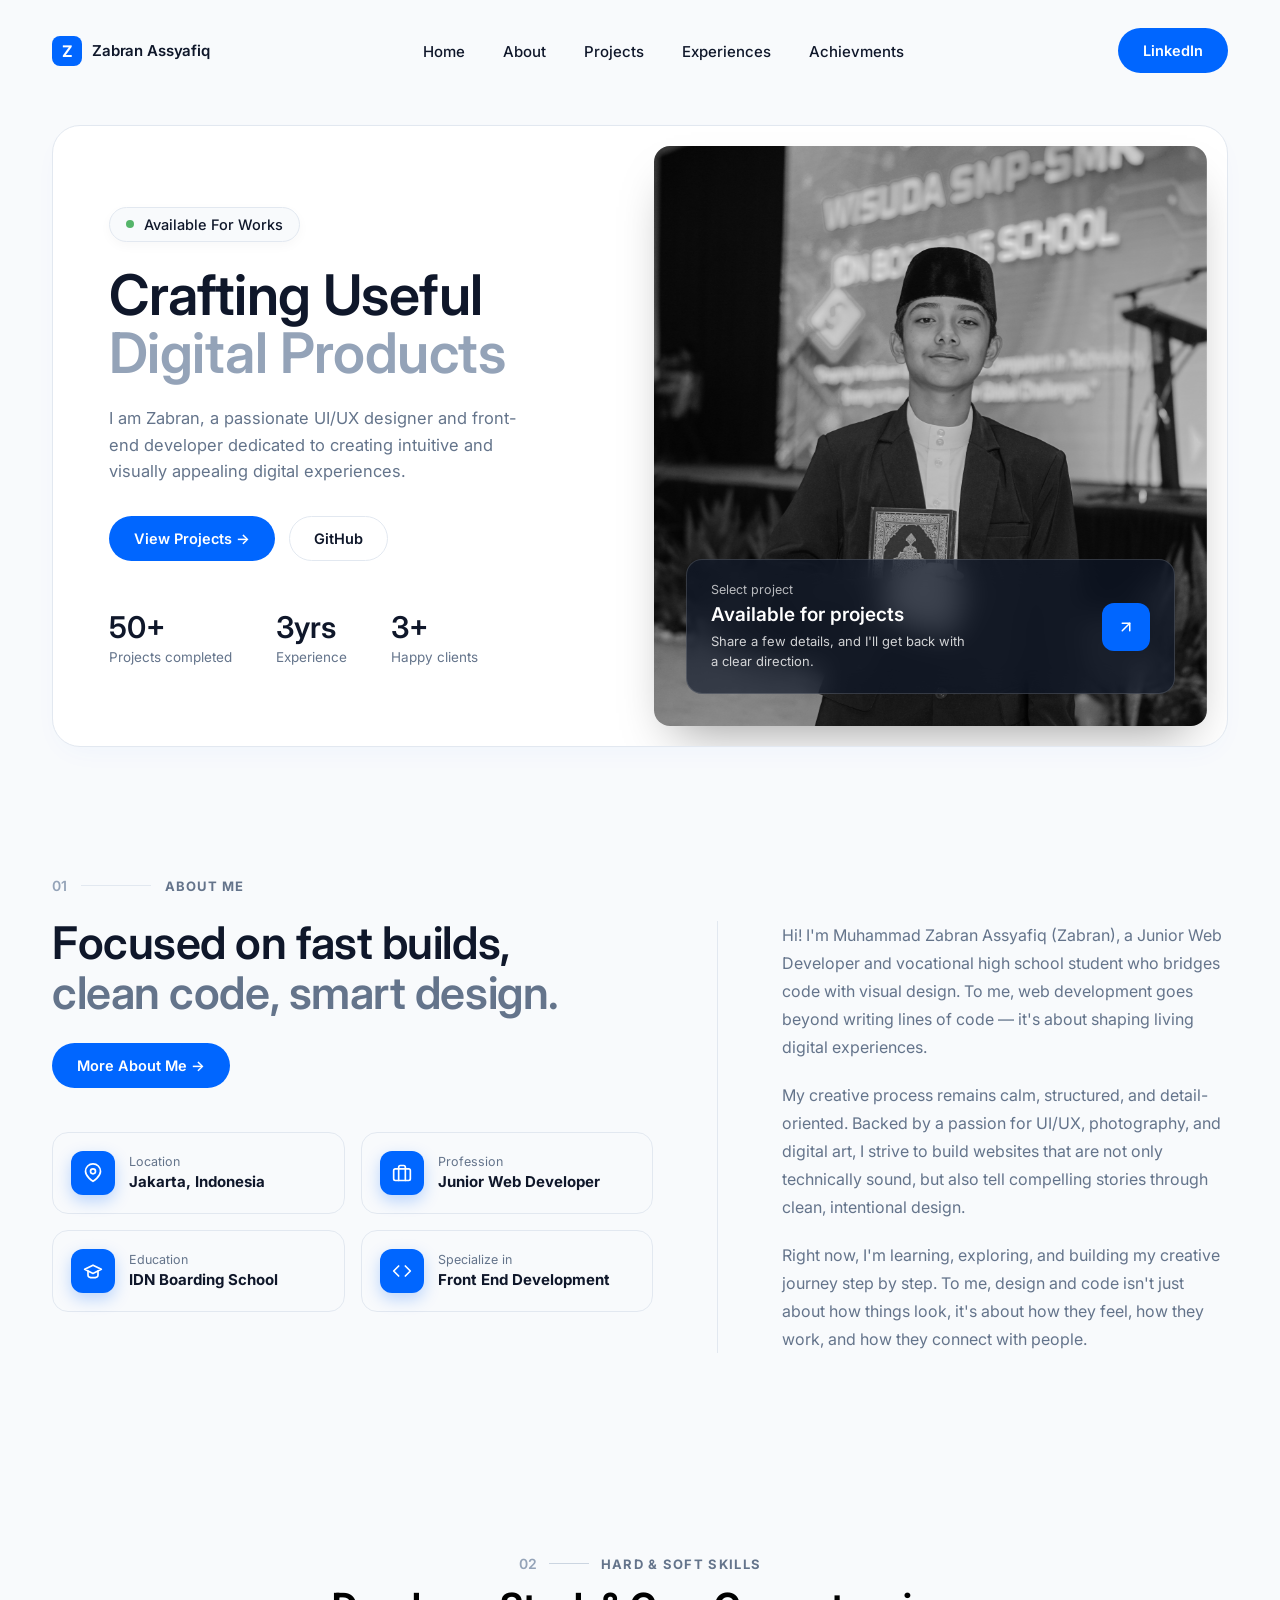
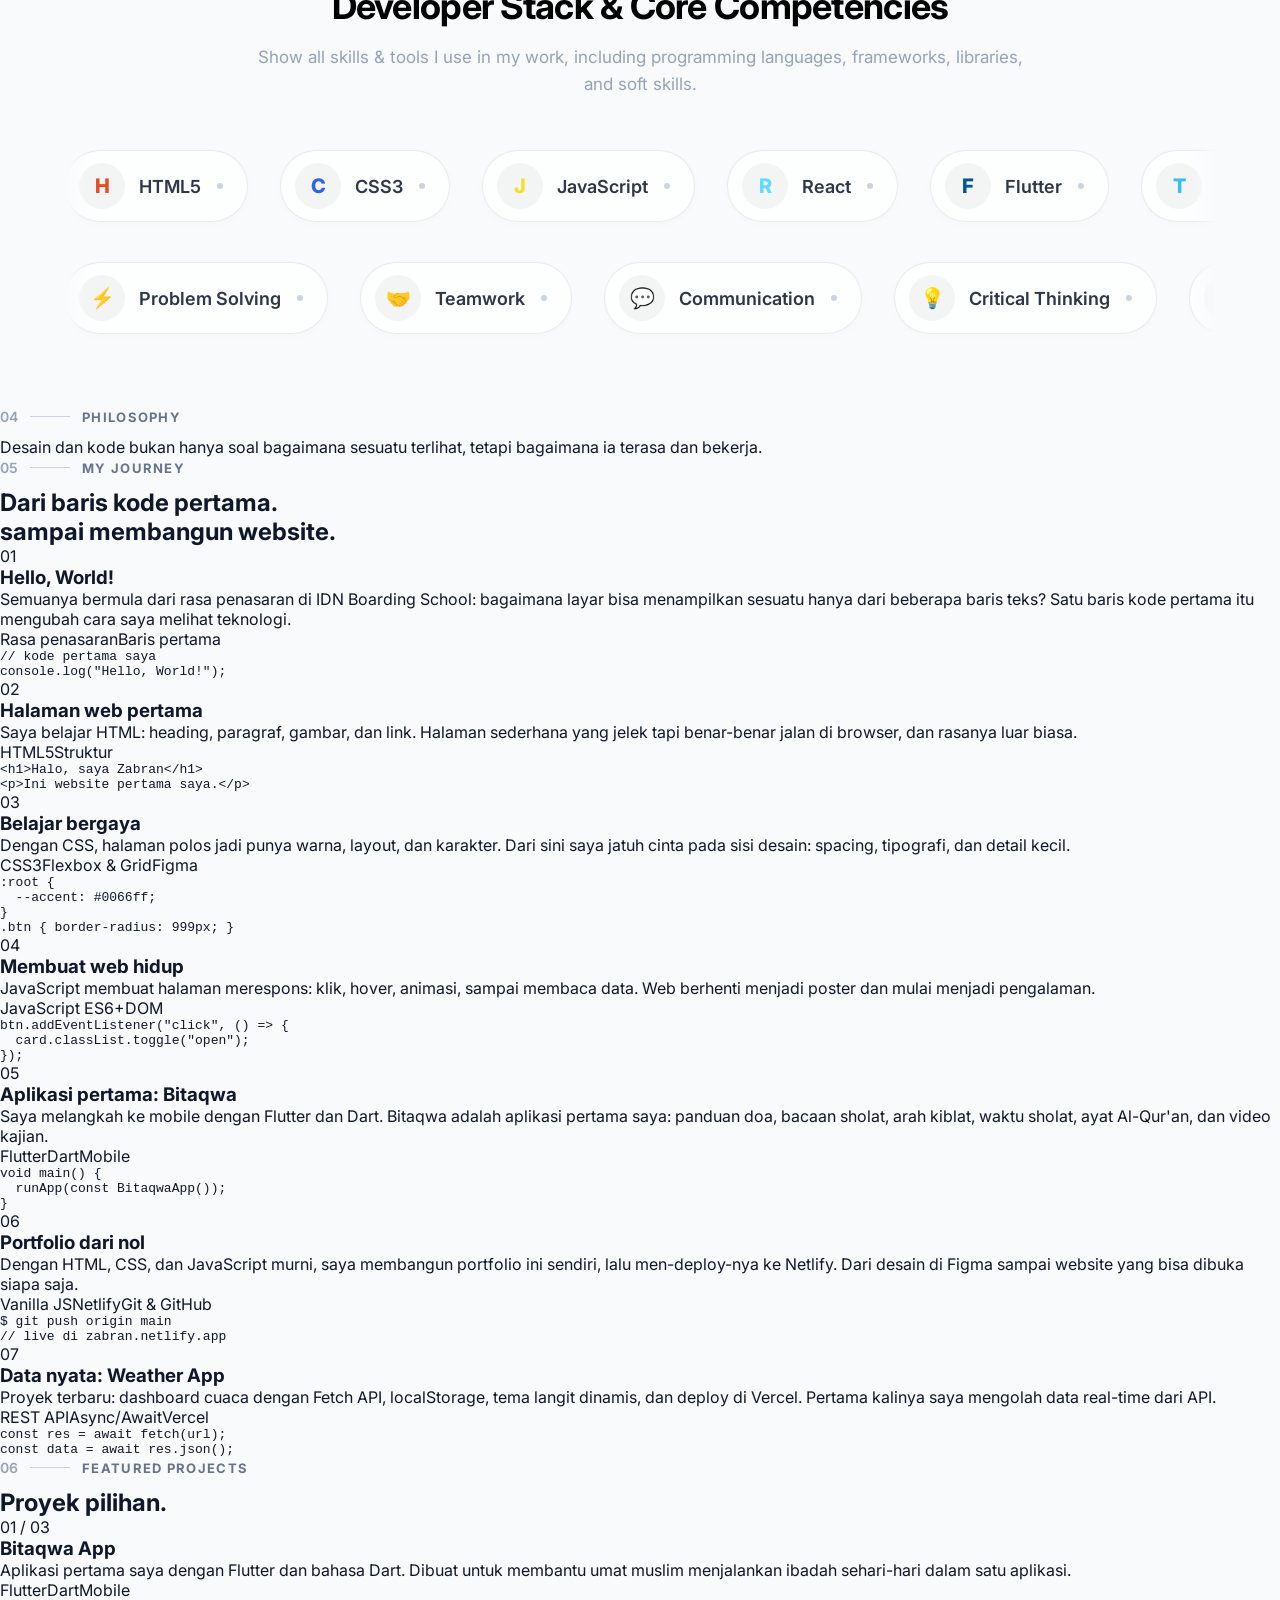
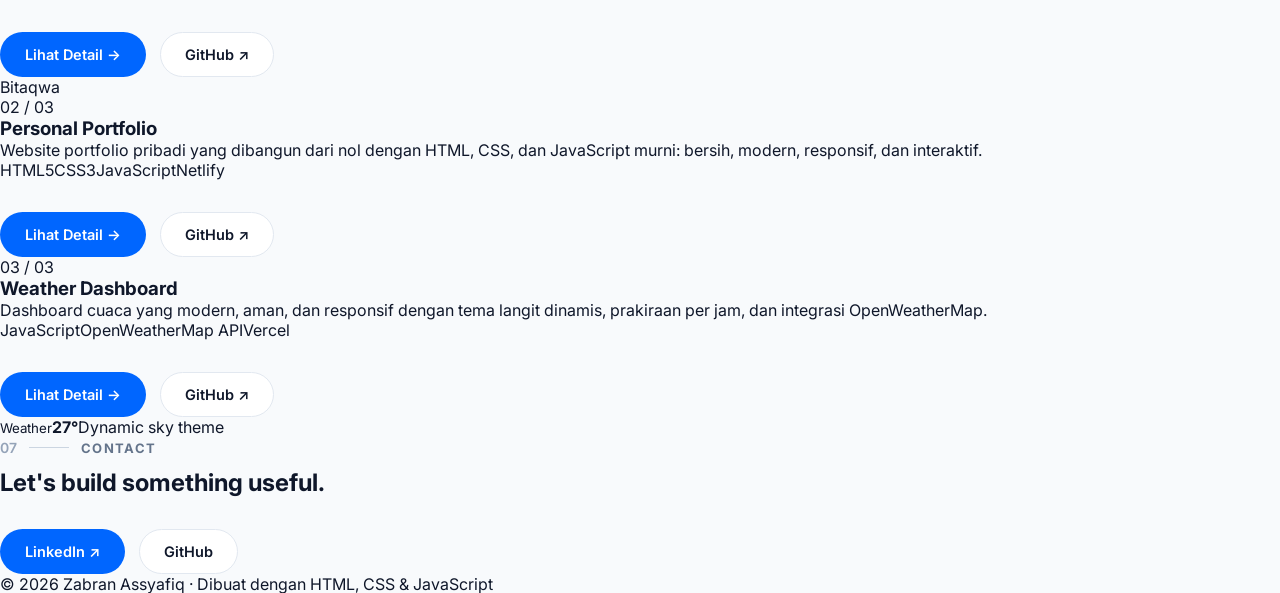
==== commit 699ac414: "feat: add project section, and finishing touch for a while" ====
--- a/index.html
+++ b/index.html
@@ -9,6 +9,7 @@
 <link href="https://fonts.googleapis.com/css2?family=Fraunces:opsz,wght@9..144,400;9..144,500;9..144,600;9..144,700&family=Inter:wght@400;500;600;700&display=swap" rel="stylesheet">
 <link href="https://unpkg.com/aos@2.3.1/dist/aos.css" rel="stylesheet">
 <link rel="stylesheet" href="css/style.css">
+<link rel="stylesheet" href="css/extra.css">
 <!-- Path Icon diubah ke assets/images/ -->
 <link rel="icon" type="image/png" href="assets/images/icon svg web.png">
 <script src="js/main-1.js"></script>
@@ -304,234 +305,42 @@
   </div>
 </section>
 
-<!-- ================= CERTIFICATIONS ================= -->
-<section class="skills-section">
-  <!-- Section Header -->
-  <div class="skills-header">
-    <div class="badge-about">
-      <span class="number">03</span>
-      <span class="line"></span>
-      <span class="label">SKILLS STACK</span>
-    </div>
-    <h2>Programming & Design Skills</h2>
-    <p>
-      Core strengths across frontend engineering, UI/UX design, modern frameworks, and design systems.
-    </p>
-  </div>
-
-  <!-- Cards Grid -->
-  <div class="skills-grid">
-    
-    <!-- Card 1: Frontend Development -->
-    <div class="skills-card">
-      <div class="card-header">
-        <svg xmlns="http://www.w3.org/2000/svg" width="18" height="18" viewBox="0 0 24 24" fill="none" stroke="currentColor" stroke-width="2" stroke-linecap="round" stroke-linejoin="round">
-          <polyline points="16 18 22 12 16 6"></polyline>
-          <polyline points="8 6 2 12 8 18"></polyline>
-        </svg>
-        <h3>Frontend Development</h3>
-      </div>
-      <div class="skills-list">
-        <div class="skill-item">
-          <div class="skill-info">
-            <span>HTML5 & Semantic Markup</span>
-            <span class="percentage">95%</span>
-          </div>
-          <div class="progress-bar"><div class="progress" style="width: 95%;"></div></div>
-        </div>
-        <div class="skill-item">
-          <div class="skill-info">
-            <span>CSS3 & Modern Layouts (Flex/Grid)</span>
-            <span class="percentage">90%</span>
-          </div>
-          <div class="progress-bar"><div class="progress" style="width: 90%;"></div></div>
-        </div>
-        <div class="skill-item">
-          <div class="skill-info">
-            <span>JavaScript (ES6+) & TypeScript</span>
-            <span class="percentage">85%</span>
-          </div>
-          <div class="progress-bar"><div class="progress" style="width: 85%;"></div></div>
-        </div>
-        <div class="skill-item">
-          <div class="skill-info">
-            <span>React.js & Next.js Framework</span>
-            <span class="percentage">80%</span>
-          </div>
-          <div class="progress-bar"><div class="progress" style="width: 80%;"></div></div>
-        </div>
-        <div class="skill-item">
-          <div class="skill-info">
-            <span>Tailwind CSS & Component Styling</span>
-            <span class="percentage">90%</span>
-          </div>
-          <div class="progress-bar"><div class="progress" style="width: 90%;"></div></div>
-        </div>
-        <div class="skill-item">
-          <div class="skill-info">
-            <span>Responsive & Mobile-First Design</span>
-            <span class="percentage">95%</span>
-          </div>
-          <div class="progress-bar"><div class="progress" style="width: 95%;"></div></div>
-        </div>
-      </div>
-    </div>
-
-    <!-- Card 2: UI/UX Design -->
-    <div class="skills-card">
-      <div class="card-header">
-        <svg xmlns="http://www.w3.org/2000/svg" width="18" height="18" viewBox="0 0 24 24" fill="none" stroke="currentColor" stroke-width="2" stroke-linecap="round" stroke-linejoin="round">
-          <path d="M12 19l7-7 3 3-7 7-3-3z"></path>
-          <path d="M18 13l-1.5-7.5L2 2l3.5 14.5L13 18l5-5z"></path>
-          <path d="M2 2l7.586 7.586"></path>
-          <circle cx="11" cy="11" r="2"></circle>
-        </svg>
-        <h3>UI/UX Design</h3>
-      </div>
-      <div class="skills-list">
-        <div class="skill-item">
-          <div class="skill-info">
-            <span>Figma & Auto Layout Mastery</span>
-            <span class="percentage">95%</span>
-          </div>
-          <div class="progress-bar"><div class="progress" style="width: 95%;"></div></div>
-        </div>
-        <div class="skill-item">
-          <div class="skill-info">
-            <span>Wireframing & High-Fidelity Prototyping</span>
-            <span class="percentage">90%</span>
-          </div>
-          <div class="progress-bar"><div class="progress" style="width: 90%;"></div></div>
-        </div>
-        <div class="skill-item">
-          <div class="skill-info">
-            <span>Design Systems & Component Libraries</span>
-            <span class="percentage">85%</span>
-          </div>
-          <div class="progress-bar"><div class="progress" style="width: 85%;"></div></div>
-        </div>
-        <div class="skill-item">
-          <div class="skill-info">
-            <span>User Research & Usability Testing</span>
-            <span class="percentage">80%</span>
-          </div>
-          <div class="progress-bar"><div class="progress" style="width: 80%;"></div></div>
-        </div>
-        <div class="skill-item">
-          <div class="skill-info">
-            <span>Micro-interactions & Prototyping</span>
-            <span class="percentage">85%</span>
-          </div>
-          <div class="progress-bar"><div class="progress" style="width: 85%;"></div></div>
-        </div>
-        <div class="skill-item">
-          <div class="skill-info">
-            <span>Information Architecture & User Flows</span>
-            <span class="percentage">88%</span>
-          </div>
-          <div class="progress-bar"><div class="progress" style="width: 88%;"></div></div>
-        </div>
-      </div>
-    </div>
-
-    <!-- Card 3: Backend & Architecture -->
-    <div class="skills-card">
-      <div class="card-header">
-        <svg xmlns="http://www.w3.org/2000/svg" width="18" height="18" viewBox="0 0 24 24" fill="none" stroke="currentColor" stroke-width="2" stroke-linecap="round" stroke-linejoin="round">
-          <ellipse cx="12" cy="5" rx="9" ry="3"></ellipse>
-          <path d="M21 12c0 1.66-4 3-9 3s-9-1.34-9-3"></path>
-          <path d="M3 5v14c0 1.66 4 3 9 3s9-1.34 9-3V5"></path>
-        </svg>
-        <h3>Backend & Architecture</h3>
-      </div>
-      <div class="skills-list">
-        <div class="skill-item">
-          <div class="skill-info">
-            <span>Node.js & Express.js</span>
-            <span class="percentage">82%</span>
-          </div>
-          <div class="progress-bar"><div class="progress" style="width: 82%;"></div></div>
-        </div>
-        <div class="skill-item">
-          <div class="skill-info">
-            <span>RESTful API Design & Integration</span>
-            <span class="percentage">90%</span>
-          </div>
-          <div class="progress-bar"><div class="progress" style="width: 90%;"></div></div>
-        </div>
-        <div class="skill-item">
-          <div class="skill-info">
-            <span>Database Management (PostgreSQL, MongoDB)</span>
-            <span class="percentage">78%</span>
-          </div>
-          <div class="progress-bar"><div class="progress" style="width: 78%;"></div></div>
-        </div>
-        <div class="skill-item">
-          <div class="skill-info">
-            <span>Git & GitHub Version Control</span>
-            <span class="percentage">92%</span>
-          </div>
-          <div class="progress-bar"><div class="progress" style="width: 92%;"></div></div>
-        </div>
-        <div class="skill-item">
-          <div class="skill-info">
-            <span>Authentication (JWT, OAuth)</span>
-            <span class="percentage">85%</span>
-          </div>
-          <div class="progress-bar"><div class="progress" style="width: 85%;"></div></div>
-        </div>
-      </div>
-    </div>
-
-    <!-- Card 4: Tools & Workflow -->
-    <div class="skills-card">
-      <div class="card-header">
-        <svg xmlns="http://www.w3.org/2000/svg" width="18" height="18" viewBox="0 0 24 24" fill="none" stroke="currentColor" stroke-width="2" stroke-linecap="round" stroke-linejoin="round">
-          <path d="M14.7 6.3a1 1 0 0 0 0 1.4l1.6 1.6a1 1 0 0 0 1.4 0l3.77-3.77a6 6 0 0 1-7.94 7.94l-6.91 6.91a2.12 2.12 0 0 1-3-3l6.91-6.91a6 6 0 0 1 7.94-7.94l-3.76 3.76z"></path>
-        </svg>
-        <h3>Tools & Workflow</h3>
-      </div>
-      <div class="skills-list">
-        <div class="skill-item">
-          <div class="skill-info">
-            <span>VS Code & Development Extensions</span>
-            <span class="percentage">95%</span>
-          </div>
-          <div class="progress-bar"><div class="progress" style="width: 95%;"></div></div>
-        </div>
-        <div class="skill-item">
-          <div class="skill-info">
-            <span>Adobe Creative Cloud (Photoshop, Illustrator)</span>
-            <span class="percentage">85%</span>
-          </div>
-          <div class="progress-bar"><div class="progress" style="width: 85%;"></div></div>
-        </div>
-        <div class="skill-item">
-          <div class="skill-info">
-            <span>Vite, Webpack & Build Tools</span>
-            <span class="percentage">80%</span>
-          </div>
-          <div class="progress-bar"><div class="progress" style="width: 80%;"></div></div>
-        </div>
-        <div class="skill-item">
-          <div class="skill-info">
-            <span>Vercel / Netlify Deployment</span>
-            <span class="percentage">90%</span>
-          </div>
-          <div class="progress-bar"><div class="progress" style="width: 90%;"></div></div>
-        </div>
-        <div class="skill-item">
-          <div class="skill-info">
-            <span>Agile & Scrum Methodologies</span>
-            <span class="percentage">88%</span>
-          </div>
-          <div class="progress-bar"><div class="progress" style="width: 88%;"></div></div>
-        </div>
-      </div>
-    </div>
-
-  </div>
+<!-- ================= PHILOSOPHY ================= -->
+<section class="manifesto" id="philosophy"><div class="badge-about"><span class="number">04</span><span class="line"></span><span class="label">PHILOSOPHY</span></div><p>Desain dan kode bukan hanya soal bagaimana sesuatu terlihat, tetapi bagaimana ia terasa dan bekerja.</p></section>
+
+<!-- ================= JOURNEY ================= -->
+<section class="journey" id="journey"><div class="j-wrap">
+  <div class="j-head"><div class="badge-about"><span class="number">05</span><span class="line"></span><span class="label">MY JOURNEY</span></div><h2>Dari baris kode pertama<span>.</span><br>sampai membangun website.</h2></div>
+  <div class="j-track"><article class="chap"><div><div class="chap-no">01</div><h3>Hello, World!</h3><p>Semuanya bermula dari rasa penasaran di IDN Boarding School: bagaimana layar bisa menampilkan sesuatu hanya dari beberapa baris teks? Satu baris kode pertama itu mengubah cara saya melihat teknologi.</p><div class="chip-row"><span class=chip>Rasa penasaran</span><span class=chip>Baris pertama</span></div></div><div class="code"><pre><span class=c>// kode pertama saya</span>
+<span class=k>console</span>.log(<span class=s>"Hello, World!"</span>);</pre></div></article><article class="chap"><div><div class="chap-no">02</div><h3>Halaman web pertama</h3><p>Saya belajar HTML: heading, paragraf, gambar, dan link. Halaman sederhana yang jelek tapi benar-benar jalan di browser, dan rasanya luar biasa.</p><div class="chip-row"><span class=chip>HTML5</span><span class=chip>Struktur</span></div></div><div class="code"><pre>&lt;<span class=k>h1</span>&gt;Halo, saya Zabran&lt;/<span class=k>h1</span>&gt;
+&lt;<span class=k>p</span>&gt;Ini website pertama saya.&lt;/<span class=k>p</span>&gt;</pre></div></article><article class="chap"><div><div class="chap-no">03</div><h3>Belajar bergaya</h3><p>Dengan CSS, halaman polos jadi punya warna, layout, dan karakter. Dari sini saya jatuh cinta pada sisi desain: spacing, tipografi, dan detail kecil.</p><div class="chip-row"><span class=chip>CSS3</span><span class=chip>Flexbox &amp; Grid</span><span class=chip>Figma</span></div></div><div class="code"><pre><span class=k>:root</span> {
+  --accent: <span class=s>#0066ff</span>;
+}
+<span class=k>.btn</span> { border-radius: <span class=s>999px</span>; }</pre></div></article><article class="chap"><div><div class="chap-no">04</div><h3>Membuat web hidup</h3><p>JavaScript membuat halaman merespons: klik, hover, animasi, sampai membaca data. Web berhenti menjadi poster dan mulai menjadi pengalaman.</p><div class="chip-row"><span class=chip>JavaScript ES6+</span><span class=chip>DOM</span></div></div><div class="code"><pre>btn.<span class=k>addEventListener</span>(<span class=s>"click"</span>, () =&gt; {
+  card.classList.<span class=k>toggle</span>(<span class=s>"open"</span>);
+});</pre></div></article><article class="chap"><div><div class="chap-no">05</div><h3>Aplikasi pertama: Bitaqwa</h3><p>Saya melangkah ke mobile dengan Flutter dan Dart. Bitaqwa adalah aplikasi pertama saya: panduan doa, bacaan sholat, arah kiblat, waktu sholat, ayat Al-Qur'an, dan video kajian.</p><div class="chip-row"><span class=chip>Flutter</span><span class=chip>Dart</span><span class=chip>Mobile</span></div></div><div class="code"><pre><span class=k>void</span> main() {
+  runApp(<span class=k>const</span> BitaqwaApp());
+}</pre></div></article><article class="chap"><div><div class="chap-no">06</div><h3>Portfolio dari nol</h3><p>Dengan HTML, CSS, dan JavaScript murni, saya membangun portfolio ini sendiri, lalu men-deploy-nya ke Netlify. Dari desain di Figma sampai website yang bisa dibuka siapa saja.</p><div class="chip-row"><span class=chip>Vanilla JS</span><span class=chip>Netlify</span><span class=chip>Git &amp; GitHub</span></div></div><div class="code"><pre><span class=c>$</span> git push origin main
+<span class=c>// live di zabran.netlify.app</span></pre></div></article><article class="chap"><div><div class="chap-no">07</div><h3>Data nyata: Weather App</h3><p>Proyek terbaru: dashboard cuaca dengan Fetch API, localStorage, tema langit dinamis, dan deploy di Vercel. Pertama kalinya saya mengolah data real-time dari API.</p><div class="chip-row"><span class=chip>REST API</span><span class=chip>Async/Await</span><span class=chip>Vercel</span></div></div><div class="code"><pre><span class=k>const</span> res = <span class=k>await</span> fetch(url);
+<span class=k>const</span> data = <span class=k>await</span> res.json();</pre></div></article></div>
+  <div class="j-bar"><i></i></div></div></section>
+
+<!-- ================= PROJECTS ================= -->
+<section class="projects" id="projects"><div class="badge-about"><span class="number">06</span><span class="line"></span><span class="label">FEATURED PROJECTS</span></div><h2>Proyek pilihan<span>.</span></h2>
+ <article class="pcard" style="--i:0"><div><span class="no">01 / 03</span><h3>Bitaqwa App</h3><p>Aplikasi pertama saya dengan Flutter dan bahasa Dart. Dibuat untuk membantu umat muslim menjalankan ibadah sehari-hari dalam satu aplikasi.</p><div class="tags"><span>Flutter</span><span>Dart</span><span>Mobile</span></div><div class="hero-actions"><a class="btn btn-dark" href="pages/project-bitaqwa.html">Lihat Detail →</a><a class="btn btn-light" href="https://github.com/muhammadzabranidn-hue/bitaqwa_app" target="_blank" rel="noopener">GitHub ↗</a></div></div><div class="mock m-app"><div class="phone">Bitaqwa<u></u><u></u><u></u></div></div></article>
+ <article class="pcard" style="--i:1"><div><span class="no">02 / 03</span><h3>Personal Portfolio</h3><p>Website portfolio pribadi yang dibangun dari nol dengan HTML, CSS, dan JavaScript murni: bersih, modern, responsif, dan interaktif.</p><div class="tags"><span>HTML5</span><span>CSS3</span><span>JavaScript</span><span>Netlify</span></div><div class="hero-actions"><a class="btn btn-dark" href="pages/project-portfolio.html">Lihat Detail →</a><a class="btn btn-light" href="https://github.com/muhammadzabranidn-hue/portfolio_zabran" target="_blank" rel="noopener">GitHub ↗</a></div></div><div class="mock m-web"><div class="browser"><i></i><i></i><i></i><b></b><em></em><em></em></div></div></article>
+ <article class="pcard" style="--i:2"><div><span class="no">03 / 03</span><h3>Weather Dashboard</h3><p>Dashboard cuaca yang modern, aman, dan responsif dengan tema langit dinamis, prakiraan per jam, dan integrasi OpenWeatherMap.</p><div class="tags"><span>JavaScript</span><span>OpenWeatherMap API</span><span>Vercel</span></div><div class="hero-actions"><a class="btn btn-dark" href="pages/project-weather.html">Lihat Detail →</a><a class="btn btn-light" href="https://github.com/muhammadzabranidn-hue/weather_app" target="_blank" rel="noopener">GitHub ↗</a></div></div><div class="mock m-wx"><div class="wx"><small>Weather</small><strong>27°</strong><span>Dynamic sky theme</span></div></div></article>
 </section>
+
+<!-- ================= CONTACT ================= -->
+<section class="contact" id="contact"><div class="badge-about on-dark"><span class="number">07</span><span class="line"></span><span class="label">CONTACT</span></div><h2>Let's build something <span>useful.</span></h2>
+ <div class="hero-actions"><a href="https://www.linkedin.com/in/muhammad-zabran-assyafiq-2292ab308/" class="btn btn-dark" target="_blank" rel="noopener">LinkedIn ↗</a><a href="https://github.com/muhammadzabranidn-hue" class="btn btn-light" target="_blank" rel="noopener">GitHub</a></div></section>
+<footer>© 2026 Zabran Assyafiq · Dibuat dengan HTML, CSS &amp; JavaScript</footer>
+
+<script src="js/vendor/gsap.min.js"></script>
+<script src="js/vendor/ScrollTrigger.min.js"></script>
+<script src="js/vendor/lenis.min.js"></script>
+<script src="js/main-3.js"></script>
 
   <script src="https://unpkg.com/aos@2.3.1/dist/aos.js"></script>
   <script>
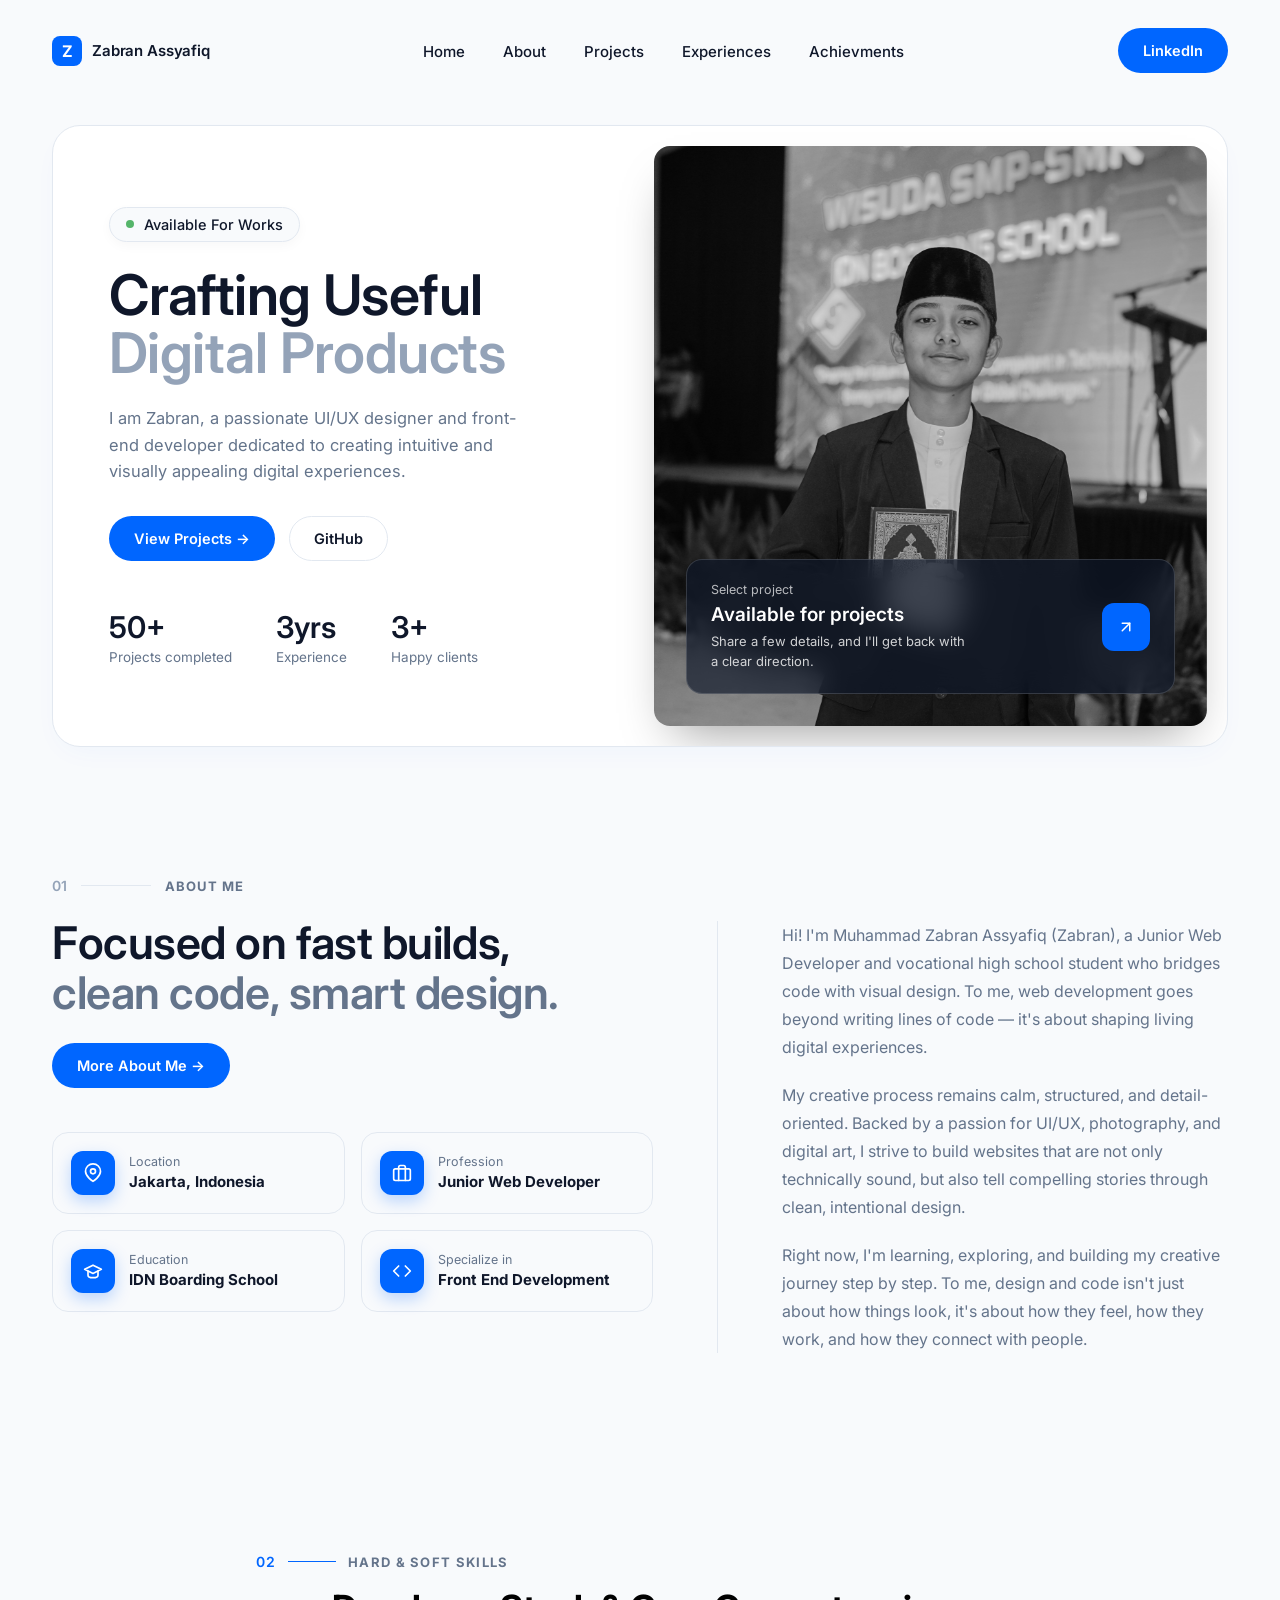
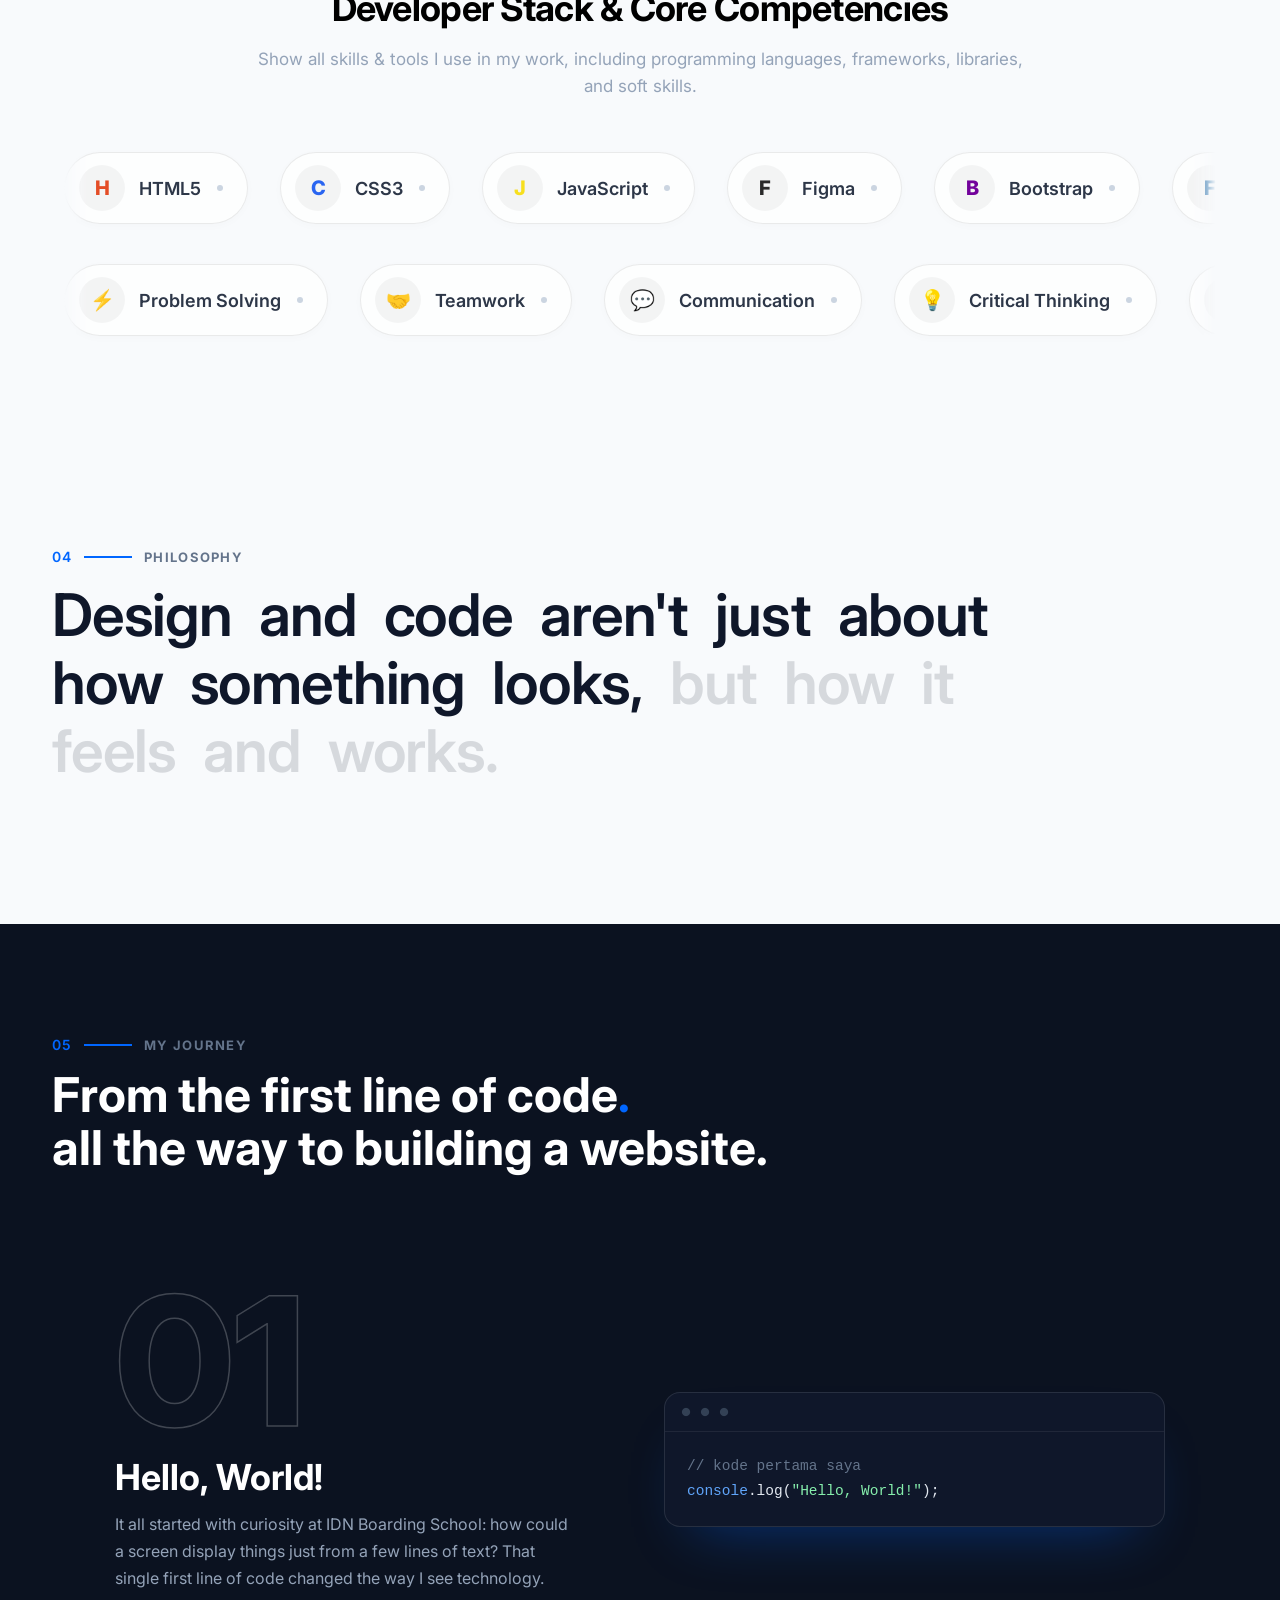
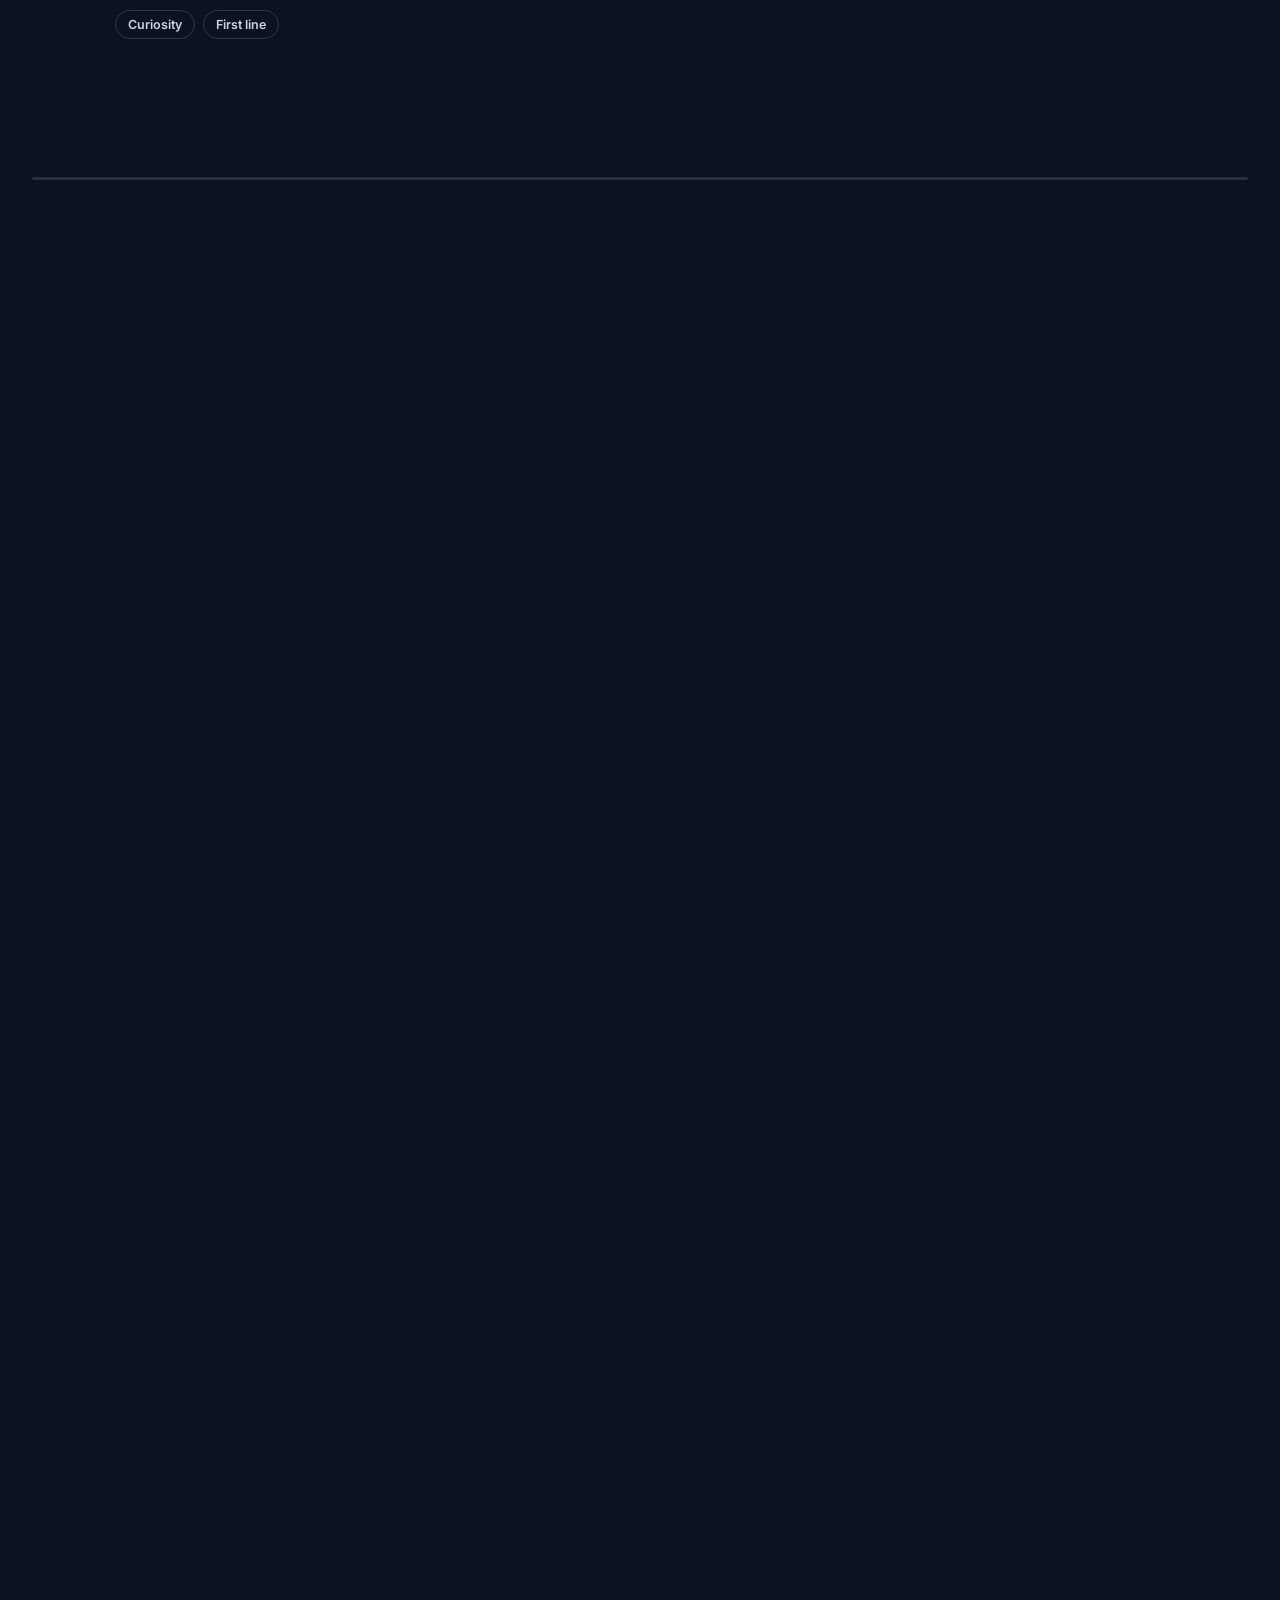
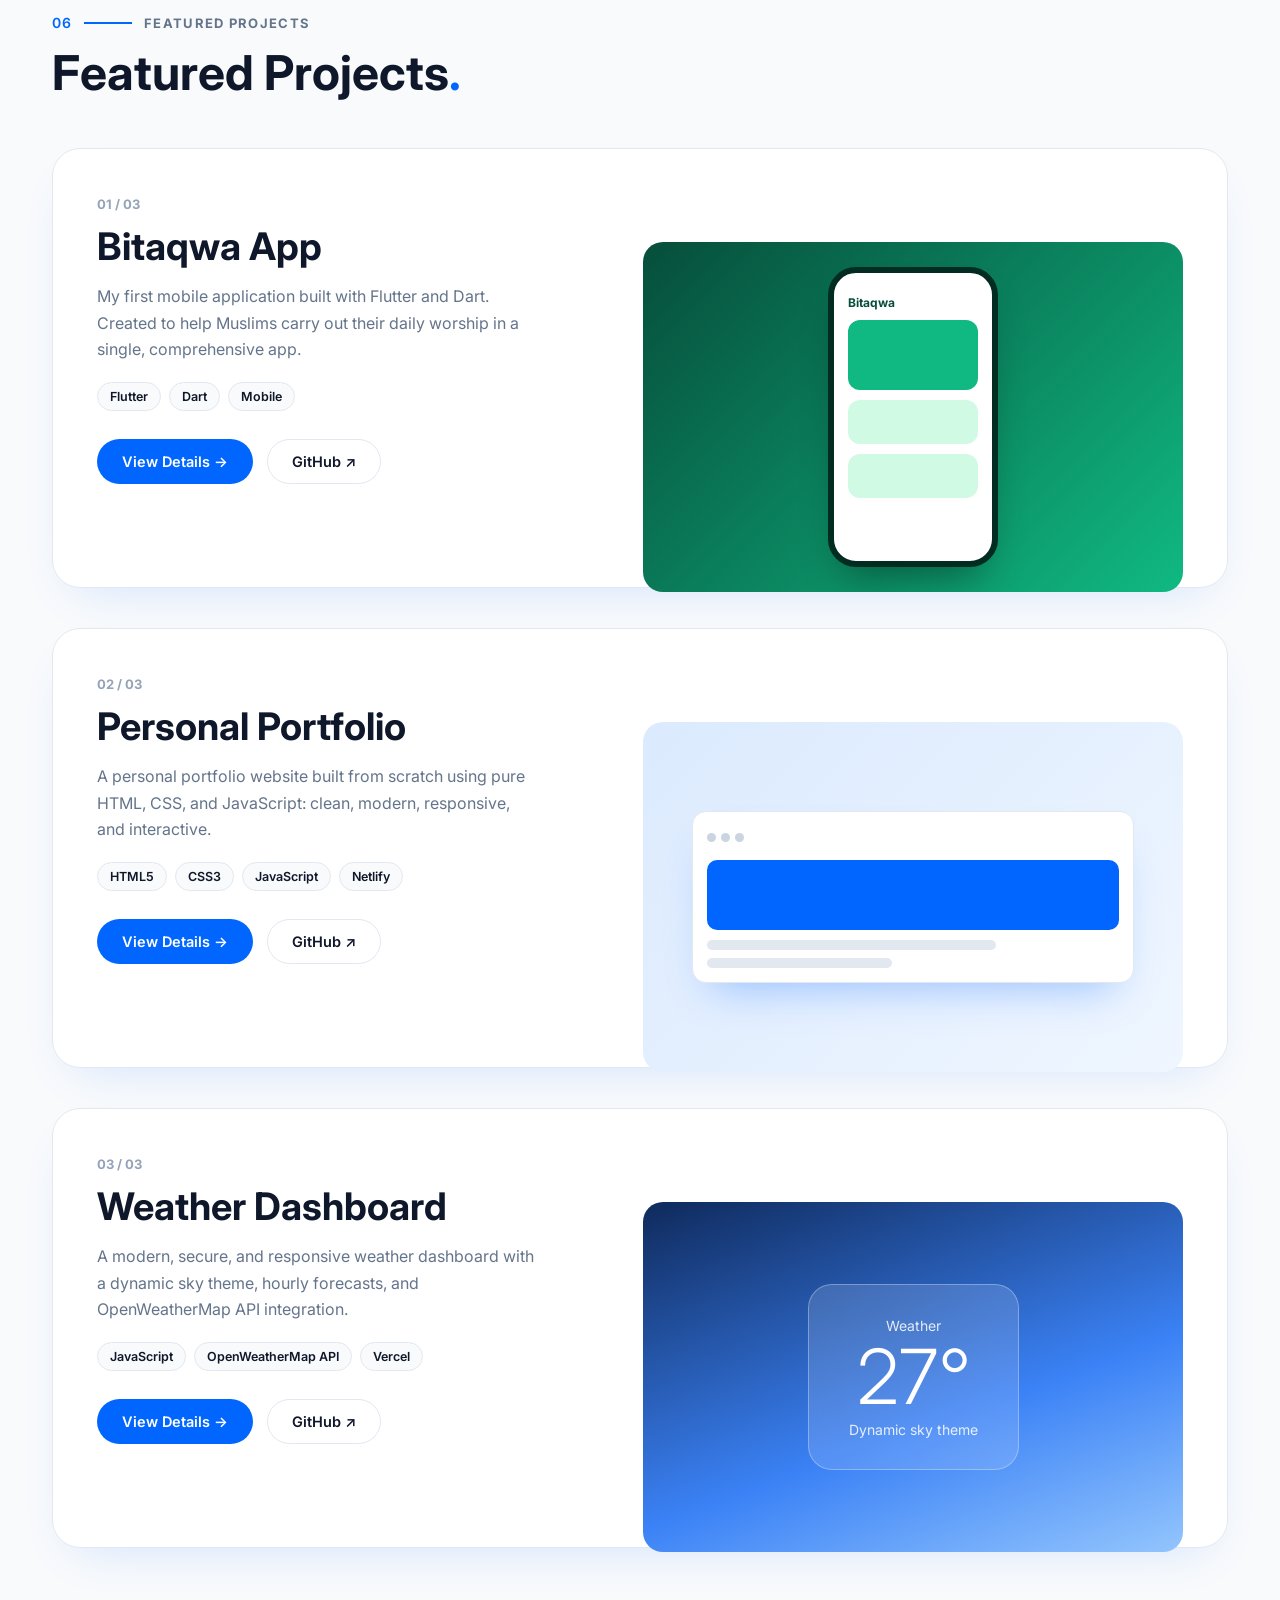
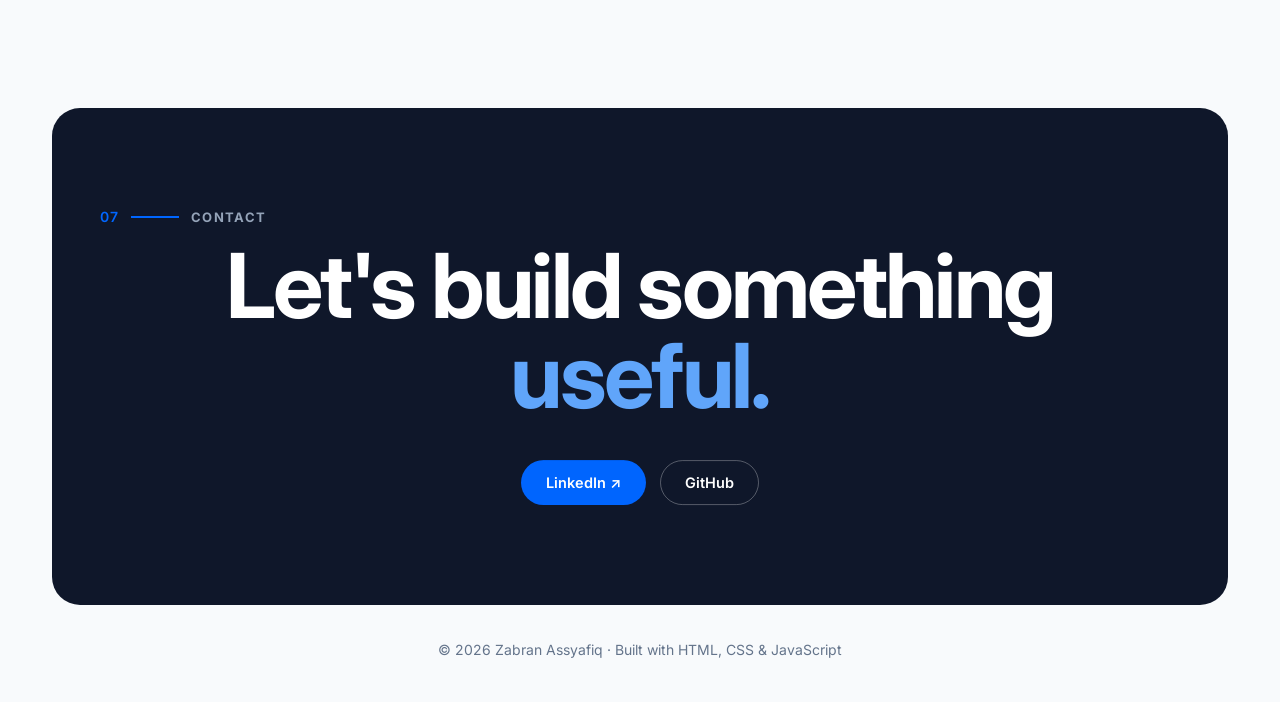
==== commit 8ff7e534: "fix(home): change the languange to be fully english" ====
--- a/index.html
+++ b/index.html
@@ -248,19 +248,19 @@
         <span class="logo-label">JavaScript</span>
         <span class="logo-dot"></span>
       </div>
-      <div class="logo-item" style="--logo-color:#61DAFB">
-        <span class="logo-icon">R</span>
-        <span class="logo-label">React</span>
+      <div class="logo-item" style="--logo-color:#2A2A2A">
+        <span class="logo-icon">F</span>
+        <span class="logo-label">Figma</span>
+        <span class="logo-dot"></span>
+      </div>
+      <div class="logo-item" style="--logo-color:#72029B">
+        <span class="logo-icon">B</span>
+        <span class="logo-label">Bootstrap</span>
         <span class="logo-dot"></span>
       </div>
       <div class="logo-item" style="--logo-color:#02569B">
         <span class="logo-icon">F</span>
         <span class="logo-label">Flutter</span>
-        <span class="logo-dot"></span>
-      </div>
-      <div class="logo-item" style="--logo-color:#38BDF8">
-        <span class="logo-icon">T</span>
-        <span class="logo-label">Tailwind</span>
         <span class="logo-dot"></span>
       </div>
     </div>
@@ -306,36 +306,36 @@
 </section>
 
 <!-- ================= PHILOSOPHY ================= -->
-<section class="manifesto" id="philosophy"><div class="badge-about"><span class="number">04</span><span class="line"></span><span class="label">PHILOSOPHY</span></div><p>Desain dan kode bukan hanya soal bagaimana sesuatu terlihat, tetapi bagaimana ia terasa dan bekerja.</p></section>
+<section class="manifesto" id="philosophy"><div class="badge-about"><span class="number">04</span><span class="line"></span><span class="label">PHILOSOPHY</span></div><p>Design and code aren't just about how something looks, but how it feels and works.</p></section>
 
 <!-- ================= JOURNEY ================= -->
 <section class="journey" id="journey"><div class="j-wrap">
-  <div class="j-head"><div class="badge-about"><span class="number">05</span><span class="line"></span><span class="label">MY JOURNEY</span></div><h2>Dari baris kode pertama<span>.</span><br>sampai membangun website.</h2></div>
-  <div class="j-track"><article class="chap"><div><div class="chap-no">01</div><h3>Hello, World!</h3><p>Semuanya bermula dari rasa penasaran di IDN Boarding School: bagaimana layar bisa menampilkan sesuatu hanya dari beberapa baris teks? Satu baris kode pertama itu mengubah cara saya melihat teknologi.</p><div class="chip-row"><span class=chip>Rasa penasaran</span><span class=chip>Baris pertama</span></div></div><div class="code"><pre><span class=c>// kode pertama saya</span>
-<span class=k>console</span>.log(<span class=s>"Hello, World!"</span>);</pre></div></article><article class="chap"><div><div class="chap-no">02</div><h3>Halaman web pertama</h3><p>Saya belajar HTML: heading, paragraf, gambar, dan link. Halaman sederhana yang jelek tapi benar-benar jalan di browser, dan rasanya luar biasa.</p><div class="chip-row"><span class=chip>HTML5</span><span class=chip>Struktur</span></div></div><div class="code"><pre>&lt;<span class=k>h1</span>&gt;Halo, saya Zabran&lt;/<span class=k>h1</span>&gt;
-&lt;<span class=k>p</span>&gt;Ini website pertama saya.&lt;/<span class=k>p</span>&gt;</pre></div></article><article class="chap"><div><div class="chap-no">03</div><h3>Belajar bergaya</h3><p>Dengan CSS, halaman polos jadi punya warna, layout, dan karakter. Dari sini saya jatuh cinta pada sisi desain: spacing, tipografi, dan detail kecil.</p><div class="chip-row"><span class=chip>CSS3</span><span class=chip>Flexbox &amp; Grid</span><span class=chip>Figma</span></div></div><div class="code"><pre><span class=k>:root</span> {
+  <div class="j-head"><div class="badge-about"><span class="number">05</span><span class="line"></span><span class="label">MY JOURNEY</span></div><h2>From the first line of code<span>.</span><br>all the way to building a website.</h2></div>
+  <div class="j-track"><article class="chap"><div><div class="chap-no">01</div><h3>Hello, World!</h3><p>It all started with curiosity at IDN Boarding School: how could a screen display things just from a few lines of text? That single first line of code changed the way I see technology.</p><div class="chip-row"><span class=chip>Curiosity</span><span class=chip>First line</span></div></div><div class="code"><pre><span class=c>// kode pertama saya</span>
+<span class=k>console</span>.log(<span class=s>"Hello, World!"</span>);</pre></div></article><article class="chap"><div><div class="chap-no">02</div><h3>First web page</h3><p>I learned HTML: headings, paragraphs, images, and links. A simple page that looked basic, but actually worked in the browser, and it felt amazing.</p><div class="chip-row"><span class=chip>HTML5</span><span class=chip>Structure</span></div></div><div class="code"><pre>&lt;<span class=k>h1</span>&gt;Halo, saya Zabran&lt;/<span class=k>h1</span>&gt;
+&lt;<span class=k>p</span>&gt;Ini website pertama saya.&lt;/<span class=k>p</span>&gt;</pre></div></article><article class="chap"><div><div class="chap-no">03</div><h3>Learning to style</h3><p>With CSS, plain pages gained colors, layouts, and character. That was when I fell in love with the design side: spacing, typography, and the small details.</p><div class="chip-row"><span class=chip>CSS3</span><span class=chip>Flexbox &amp; Grid</span><span class=chip>Figma</span></div></div><div class="code"><pre><span class=k>:root</span> {
   --accent: <span class=s>#0066ff</span>;
 }
-<span class=k>.btn</span> { border-radius: <span class=s>999px</span>; }</pre></div></article><article class="chap"><div><div class="chap-no">04</div><h3>Membuat web hidup</h3><p>JavaScript membuat halaman merespons: klik, hover, animasi, sampai membaca data. Web berhenti menjadi poster dan mulai menjadi pengalaman.</p><div class="chip-row"><span class=chip>JavaScript ES6+</span><span class=chip>DOM</span></div></div><div class="code"><pre>btn.<span class=k>addEventListener</span>(<span class=s>"click"</span>, () =&gt; {
+<span class=k>.btn</span> { border-radius: <span class=s>999px</span>; }</pre></div></article><article class="chap"><div><div class="chap-no">04</div><h3>Bringing the web to life</h3><p>JavaScript makes pages responsive: clicks, hovers, animations, and fetching data. The web stopped being a poster and became an interactive experience.</p><div class="chip-row"><span class=chip>JavaScript ES6+</span><span class=chip>DOM</span></div></div><div class="code"><pre>btn.<span class=k>addEventListener</span>(<span class=s>"click"</span>, () =&gt; {
   card.classList.<span class=k>toggle</span>(<span class=s>"open"</span>);
-});</pre></div></article><article class="chap"><div><div class="chap-no">05</div><h3>Aplikasi pertama: Bitaqwa</h3><p>Saya melangkah ke mobile dengan Flutter dan Dart. Bitaqwa adalah aplikasi pertama saya: panduan doa, bacaan sholat, arah kiblat, waktu sholat, ayat Al-Qur'an, dan video kajian.</p><div class="chip-row"><span class=chip>Flutter</span><span class=chip>Dart</span><span class=chip>Mobile</span></div></div><div class="code"><pre><span class=k>void</span> main() {
+});</pre></div></article><article class="chap"><div><div class="chap-no">05</div><h3>First app: Bitaqwa</h3><p>I stepped into mobile development with Flutter and Dart. Bitaqwa was my first app: an all-in-one Islamic companion for daily worship, including prayer guides, kiblat direction, prayer times, Quran verses, and Islamic lectures.</p><div class="chip-row"><span class=chip>Flutter</span><span class=chip>Dart</span><span class=chip>Mobile</span></div></div><div class="code"><pre><span class=k>void</span> main() {
   runApp(<span class=k>const</span> BitaqwaApp());
-}</pre></div></article><article class="chap"><div><div class="chap-no">06</div><h3>Portfolio dari nol</h3><p>Dengan HTML, CSS, dan JavaScript murni, saya membangun portfolio ini sendiri, lalu men-deploy-nya ke Netlify. Dari desain di Figma sampai website yang bisa dibuka siapa saja.</p><div class="chip-row"><span class=chip>Vanilla JS</span><span class=chip>Netlify</span><span class=chip>Git &amp; GitHub</span></div></div><div class="code"><pre><span class=c>$</span> git push origin main
-<span class=c>// live di zabran.netlify.app</span></pre></div></article><article class="chap"><div><div class="chap-no">07</div><h3>Data nyata: Weather App</h3><p>Proyek terbaru: dashboard cuaca dengan Fetch API, localStorage, tema langit dinamis, dan deploy di Vercel. Pertama kalinya saya mengolah data real-time dari API.</p><div class="chip-row"><span class=chip>REST API</span><span class=chip>Async/Await</span><span class=chip>Vercel</span></div></div><div class="code"><pre><span class=k>const</span> res = <span class=k>await</span> fetch(url);
+}</pre></div></article><article class="chap"><div><div class="chap-no">06</div><h3>Portfolio from scratch</h3><p>Using pure HTML, CSS, and JavaScript, I built this portfolio myself and deployed it on Netlify. From designing in Figma to a live website accessible to everyone.</p><div class="chip-row"><span class=chip>Vanilla JS</span><span class=chip>Netlify</span><span class=chip>Git &amp; GitHub</span></div></div><div class="code"><pre><span class=c>$</span> git push origin main
+<span class=c>// live di zabran.netlify.app</span></pre></div></article><article class="chap"><div><div class="chap-no">07</div><h3>Real-time data: Weather App</h3><p>Latest project: a weather dashboard with Fetch API, localStorage, dynamic sky themes, and deployed on Vercel. My first time handling real-time data from an API.</p><div class="chip-row"><span class=chip>REST API</span><span class=chip>Async/Await</span><span class=chip>Vercel</span></div></div><div class="code"><pre><span class=k>const</span> res = <span class=k>await</span> fetch(url);
 <span class=k>const</span> data = <span class=k>await</span> res.json();</pre></div></article></div>
   <div class="j-bar"><i></i></div></div></section>
 
 <!-- ================= PROJECTS ================= -->
-<section class="projects" id="projects"><div class="badge-about"><span class="number">06</span><span class="line"></span><span class="label">FEATURED PROJECTS</span></div><h2>Proyek pilihan<span>.</span></h2>
- <article class="pcard" style="--i:0"><div><span class="no">01 / 03</span><h3>Bitaqwa App</h3><p>Aplikasi pertama saya dengan Flutter dan bahasa Dart. Dibuat untuk membantu umat muslim menjalankan ibadah sehari-hari dalam satu aplikasi.</p><div class="tags"><span>Flutter</span><span>Dart</span><span>Mobile</span></div><div class="hero-actions"><a class="btn btn-dark" href="pages/project-bitaqwa.html">Lihat Detail →</a><a class="btn btn-light" href="https://github.com/muhammadzabranidn-hue/bitaqwa_app" target="_blank" rel="noopener">GitHub ↗</a></div></div><div class="mock m-app"><div class="phone">Bitaqwa<u></u><u></u><u></u></div></div></article>
- <article class="pcard" style="--i:1"><div><span class="no">02 / 03</span><h3>Personal Portfolio</h3><p>Website portfolio pribadi yang dibangun dari nol dengan HTML, CSS, dan JavaScript murni: bersih, modern, responsif, dan interaktif.</p><div class="tags"><span>HTML5</span><span>CSS3</span><span>JavaScript</span><span>Netlify</span></div><div class="hero-actions"><a class="btn btn-dark" href="pages/project-portfolio.html">Lihat Detail →</a><a class="btn btn-light" href="https://github.com/muhammadzabranidn-hue/portfolio_zabran" target="_blank" rel="noopener">GitHub ↗</a></div></div><div class="mock m-web"><div class="browser"><i></i><i></i><i></i><b></b><em></em><em></em></div></div></article>
- <article class="pcard" style="--i:2"><div><span class="no">03 / 03</span><h3>Weather Dashboard</h3><p>Dashboard cuaca yang modern, aman, dan responsif dengan tema langit dinamis, prakiraan per jam, dan integrasi OpenWeatherMap.</p><div class="tags"><span>JavaScript</span><span>OpenWeatherMap API</span><span>Vercel</span></div><div class="hero-actions"><a class="btn btn-dark" href="pages/project-weather.html">Lihat Detail →</a><a class="btn btn-light" href="https://github.com/muhammadzabranidn-hue/weather_app" target="_blank" rel="noopener">GitHub ↗</a></div></div><div class="mock m-wx"><div class="wx"><small>Weather</small><strong>27°</strong><span>Dynamic sky theme</span></div></div></article>
+<section class="projects" id="projects"><div class="badge-about"><span class="number">06</span><span class="line"></span><span class="label">FEATURED PROJECTS</span></div><h2>Featured Projects<span>.</span></h2>
+ <article class="pcard" style="--i:0"><div><span class="no">01 / 03</span><h3>Bitaqwa App</h3><p>My first mobile application built with Flutter and Dart. Created to help Muslims carry out their daily worship in a single, comprehensive app.</p><div class="tags"><span>Flutter</span><span>Dart</span><span>Mobile</span></div><div class="hero-actions"><a class="btn btn-dark" href="pages/project-bitaqwa.html">View Details →</a><a class="btn btn-light" href="https://github.com/muhammadzabranidn-hue/bitaqwa_app" target="_blank" rel="noopener">GitHub ↗</a></div></div><div class="mock m-app"><div class="phone">Bitaqwa<u></u><u></u><u></u></div></div></article>
+ <article class="pcard" style="--i:1"><div><span class="no">02 / 03</span><h3>Personal Portfolio</h3><p>A personal portfolio website built from scratch using pure HTML, CSS, and JavaScript: clean, modern, responsive, and interactive.</p><div class="tags"><span>HTML5</span><span>CSS3</span><span>JavaScript</span><span>Netlify</span></div><div class="hero-actions"><a class="btn btn-dark" href="pages/project-portfolio.html">View Details →</a><a class="btn btn-light" href="https://github.com/muhammadzabranidn-hue/portfolio_zabran" target="_blank" rel="noopener">GitHub ↗</a></div></div><div class="mock m-web"><div class="browser"><i></i><i></i><i></i><b></b><em></em><em></em></div></div></article>
+ <article class="pcard" style="--i:2"><div><span class="no">03 / 03</span><h3>Weather Dashboard</h3><p>A modern, secure, and responsive weather dashboard with a dynamic sky theme, hourly forecasts, and OpenWeatherMap API integration.</p><div class="tags"><span>JavaScript</span><span>OpenWeatherMap API</span><span>Vercel</span></div><div class="hero-actions"><a class="btn btn-dark" href="pages/project-weather.html">View Details →</a><a class="btn btn-light" href="https://github.com/muhammadzabranidn-hue/weather_app" target="_blank" rel="noopener">GitHub ↗</a></div></div><div class="mock m-wx"><div class="wx"><small>Weather</small><strong>27°</strong><span>Dynamic sky theme</span></div></div></article>
 </section>
 
 <!-- ================= CONTACT ================= -->
 <section class="contact" id="contact"><div class="badge-about on-dark"><span class="number">07</span><span class="line"></span><span class="label">CONTACT</span></div><h2>Let's build something <span>useful.</span></h2>
  <div class="hero-actions"><a href="https://www.linkedin.com/in/muhammad-zabran-assyafiq-2292ab308/" class="btn btn-dark" target="_blank" rel="noopener">LinkedIn ↗</a><a href="https://github.com/muhammadzabranidn-hue" class="btn btn-light" target="_blank" rel="noopener">GitHub</a></div></section>
-<footer>© 2026 Zabran Assyafiq · Dibuat dengan HTML, CSS &amp; JavaScript</footer>
+<footer>© 2026 Zabran Assyafiq · Built with HTML, CSS &amp; JavaScript</footer>
 
 <script src="js/vendor/gsap.min.js"></script>
 <script src="js/vendor/ScrollTrigger.min.js"></script>
--- a/css/extra.css
+++ b/css/extra.css
@@ -0,0 +1,78 @@
+/* ===== EXTRA: smooth scroll, journey, projects, contact (pakai token style.css) ===== */
+html.lenis,html.lenis body{height:auto}.lenis.lenis-smooth{scroll-behavior:auto!important}
+/* manifesto */
+.manifesto{max-width:var(--container-max);margin:0 auto;padding:140px var(--section-padding)}
+.manifesto p{font-size:clamp(28px,4.6vw,62px);font-weight:600;line-height:1.15;letter-spacing:-.02em;max-width:1000px}
+.mw{opacity:.14;display:inline-block;margin-right:.26em}
+/* journey */
+.journey{background:#0b1220;color:#fff;position:relative;overflow:hidden}
+.j-head{padding:90px var(--section-padding) 10px;max-width:var(--container-max);margin:0 auto}
+.j-head h2{font-size:clamp(32px,4vw,48px);font-weight:700;line-height:1.1}.j-head h2 span{color:var(--color-accent)}
+.j-track{display:flex;flex-direction:column}
+.chap{padding:48px var(--section-padding);display:grid;grid-template-columns:1fr 1fr;gap:48px;align-items:center;max-width:var(--container-max);margin:0 auto;width:100%}
+.chap-no{font-size:clamp(90px,14vw,190px);font-weight:800;line-height:.9;color:transparent;-webkit-text-stroke:1.5px rgba(255,255,255,.22)}
+.chap h3{font-size:clamp(24px,2.8vw,36px);margin:14px 0 12px;font-weight:700}
+.chap p{color:#94a3b8;line-height:1.7;max-width:460px;font-size:16px}
+.chip-row{display:flex;gap:8px;flex-wrap:wrap;margin-top:18px}
+.chip{font-size:12.5px;font-weight:600;padding:6px 12px;border-radius:99px;border:1px solid rgba(255,255,255,.16);color:#cbd5e1}
+.code{background:#0f172a;border:1px solid rgba(255,255,255,.1);border-radius:16px;box-shadow:0 30px 60px -30px rgba(0,102,255,.4);overflow:hidden}
+.code::before{content:"● ● ●";display:block;padding:12px 16px;color:#334155;letter-spacing:3px;font-size:11px;border-bottom:1px solid rgba(255,255,255,.07)}
+.code pre{padding:22px;font:500 14.5px/1.75 ui-monospace,SFMono-Regular,Menlo,Consolas,monospace;color:#e2e8f0;overflow-x:auto}
+.code .k{color:#60a5fa}.code .s{color:#86efac}.code .c{color:#64748b}
+.j-bar{display:none}
+.journey.h .j-head{position:absolute;top:0;left:0;right:0;z-index:2;padding-top:112px}
+.journey.h .j-wrap{height:100vh;overflow:hidden}
+.journey.h .j-track{flex-direction:row;height:100%;width:max-content}
+.journey.h .chap{width:100vw;max-width:none;padding:260px 9vw 90px;margin:0;flex:0 0 100vw}
+.journey.h .j-bar{display:block;position:absolute;left:var(--section-padding);right:var(--section-padding);bottom:44px;height:3px;background:rgba(255,255,255,.12);border-radius:3px}
+.j-bar i{display:block;height:100%;background:var(--color-accent);transform:scaleX(0);transform-origin:0 50%;border-radius:3px}
+/* projects */
+.projects{max-width:var(--container-max);margin:0 auto;padding:110px var(--section-padding) 60px}
+.projects h2{font-size:clamp(32px,4vw,48px);font-weight:700;line-height:1.1;margin-bottom:48px}.projects h2 span{color:var(--color-accent)}
+.pcard{position:sticky;top:calc(110px + var(--i)*22px);background:var(--color-hero-bg);border:1px solid var(--color-border);border-radius:var(--radius-lg);display:grid;grid-template-columns:1fr 1.05fr;gap:32px;padding:44px;min-height:440px;margin-bottom:40px;box-shadow:0 20px 50px -24px rgba(0,102,255,.18);transform-origin:50% 0}
+.pcard .no{font-size:13px;font-weight:700;color:var(--color-text-faint)}
+.pcard h3{font-size:clamp(26px,3vw,38px);font-weight:700;margin:10px 0 14px}
+.pcard p{color:var(--color-text-muted);line-height:1.65;max-width:440px}
+.tags{display:flex;gap:8px;flex-wrap:wrap;margin:20px 0 28px}.tags span{font-size:12.5px;font-weight:600;padding:6px 12px;border-radius:99px;background:var(--color-bg);border:1px solid var(--color-border)}
+.pcard .hero-actions{margin-top:0}
+.mock{border-radius:20px;display:flex;align-items:center;justify-content:center;overflow:hidden;min-height:320px;position:relative}
+.m-app{background:linear-gradient(135deg,#064e3b,#10b981)}.m-web{background:linear-gradient(135deg,#dbeafe,#eff6ff)}.m-wx{background:linear-gradient(160deg,#0f2a5c,#3b82f6 60%,#93c5fd)}
+.phone{width:170px;height:300px;background:#fff;border-radius:28px;border:6px solid #022c22;padding:22px 14px;display:flex;flex-direction:column;gap:10px;font-size:12px;font-weight:700;color:#064e3b;box-shadow:0 24px 40px -16px rgba(0,0,0,.4)}
+.phone u{display:block;height:44px;border-radius:12px;background:#d1fae5}.phone u:first-of-type{background:#10b981;height:70px}
+.browser{width:82%;background:#fff;border-radius:14px;border:1px solid var(--color-border);padding:14px;box-shadow:0 24px 40px -20px rgba(0,102,255,.35)}
+.browser i{display:inline-block;width:9px;height:9px;border-radius:50%;background:#cbd5e1;margin-right:5px}
+.browser b{display:block;height:70px;border-radius:10px;background:var(--color-accent);margin:14px 0 10px}.browser em{display:block;height:10px;border-radius:5px;background:#e2e8f0;margin-top:8px;width:70%}.browser em+em{width:45%}
+.wx{color:#fff;text-align:center;padding:30px 40px;border-radius:24px;background:rgba(255,255,255,.14);backdrop-filter:blur(14px);border:1px solid rgba(255,255,255,.3)}
+.wx strong{display:block;font-size:76px;font-weight:300;line-height:1.1}.wx small,.wx span{opacity:.85;font-size:14px}
+/* contact */
+.contact{background:var(--color-text-primary);color:#fff;border-radius:var(--radius-lg);max-width:calc(var(--container-max) - 2*var(--section-padding));margin:60px auto 0;padding:100px 48px;text-align:center}
+.contact h2{font-size:clamp(38px,7vw,96px);font-weight:700;letter-spacing:-.03em;line-height:1}.contact h2 span{color:#60a5fa}
+.contact .hero-actions{justify-content:center;margin-top:40px}.contact .btn-light{background:transparent;color:#fff;border-color:rgba(255,255,255,.3)}
+footer{text-align:center;color:var(--color-text-muted);font-size:14px;padding:36px 20px 44px}
+@media(max-width:900px){.chap,.pcard{grid-template-columns:1fr}.pcard{position:relative;top:0;padding:28px}.contact{margin:60px var(--section-padding) 0;padding:70px 24px}}
+
+.badge-about{display:flex;align-items:center;gap:12px;margin-bottom:16px;font-size:13px;font-weight:700;letter-spacing:.08em;text-transform:uppercase}
+.badge-about .number{color:var(--color-accent)}.badge-about .line{width:48px;height:1.5px;background:var(--color-accent)}.badge-about .label{color:var(--color-text-muted)}
+.badge-about.on-dark .label{color:#94a3b8}
+.manifesto p+.badge-about{margin-top:0}
+/* halaman detail proyek */
+.pd{max-width:var(--container-max);margin:0 auto;padding:140px var(--section-padding) 40px}
+.pd-back{display:inline-block;color:var(--color-text-muted);text-decoration:none;font-weight:500;font-size:14.5px;margin-bottom:28px}.pd-back:hover{color:var(--color-accent)}
+.pd-hero{display:grid;grid-template-columns:1.1fr 1fr;gap:40px;align-items:center;background:var(--color-hero-bg);border:1px solid var(--color-border);border-radius:var(--radius-lg);padding:48px;box-shadow:0 10px 30px -10px rgba(0,102,255,.08)}
+.pd-hero h1{font-size:clamp(34px,5vw,58px);font-weight:700;line-height:1.05;letter-spacing:-.02em;margin-bottom:16px}
+.pd-hero p{color:var(--color-text-muted);line-height:1.7;max-width:460px}
+.pd-meta{display:grid;grid-template-columns:repeat(3,1fr);gap:20px;margin:24px 0}
+.pd-meta div{background:var(--color-hero-bg);border:1px solid var(--color-border);border-radius:var(--radius-md);padding:20px 22px}
+.pd-meta small{display:block;color:var(--color-text-faint);font-size:12.5px;font-weight:600;text-transform:uppercase;letter-spacing:.06em;margin-bottom:6px}.pd-meta b{font-weight:600}
+.pd-sec{margin-top:64px}.pd-sec h2{font-size:clamp(26px,3vw,36px);font-weight:700;margin-bottom:12px}.pd-sec h2 span{color:var(--color-accent)}
+.pd-sec>p{color:var(--color-text-muted);line-height:1.75;max-width:720px}
+.pd-grid{display:grid;grid-template-columns:repeat(3,1fr);gap:20px;margin-top:24px}
+.pd-grid article{background:var(--color-hero-bg);border:1px solid var(--color-border);border-radius:20px;padding:26px 24px;transition:transform .3s cubic-bezier(.22,1,.36,1),border-color .3s,box-shadow .3s}
+.pd-grid article:hover{transform:translateY(-4px);border-color:rgba(0,102,255,.3);box-shadow:0 12px 24px -8px rgba(0,102,255,.12)}
+.pd-grid i{display:flex;width:36px;height:36px;border-radius:10px;background:var(--color-accent);color:#fff;font-style:normal;font-weight:700;font-size:14px;align-items:center;justify-content:center;margin-bottom:16px}
+.pd-grid h3{font-size:17px;font-weight:600;margin-bottom:8px}.pd-grid p{color:var(--color-text-muted);font-size:14px;line-height:1.6}
+.pd-two{display:grid;grid-template-columns:1fr 1fr;gap:20px;margin-top:24px}
+.pd-two .code pre{color:#e2e8f0}
+.pd-next{display:flex;justify-content:space-between;align-items:center;gap:20px;flex-wrap:wrap;margin-top:72px;padding:32px 36px;border-radius:var(--radius-lg);background:var(--color-text-primary);color:#fff}
+.pd-next small{color:#94a3b8;display:block;margin-bottom:4px}.pd-next b{font-size:24px}
+@media(max-width:900px){.pd-hero,.pd-two{grid-template-columns:1fr}.pd-hero{padding:28px}.pd-grid,.pd-meta{grid-template-columns:1fr}.pd{padding-top:120px}}
